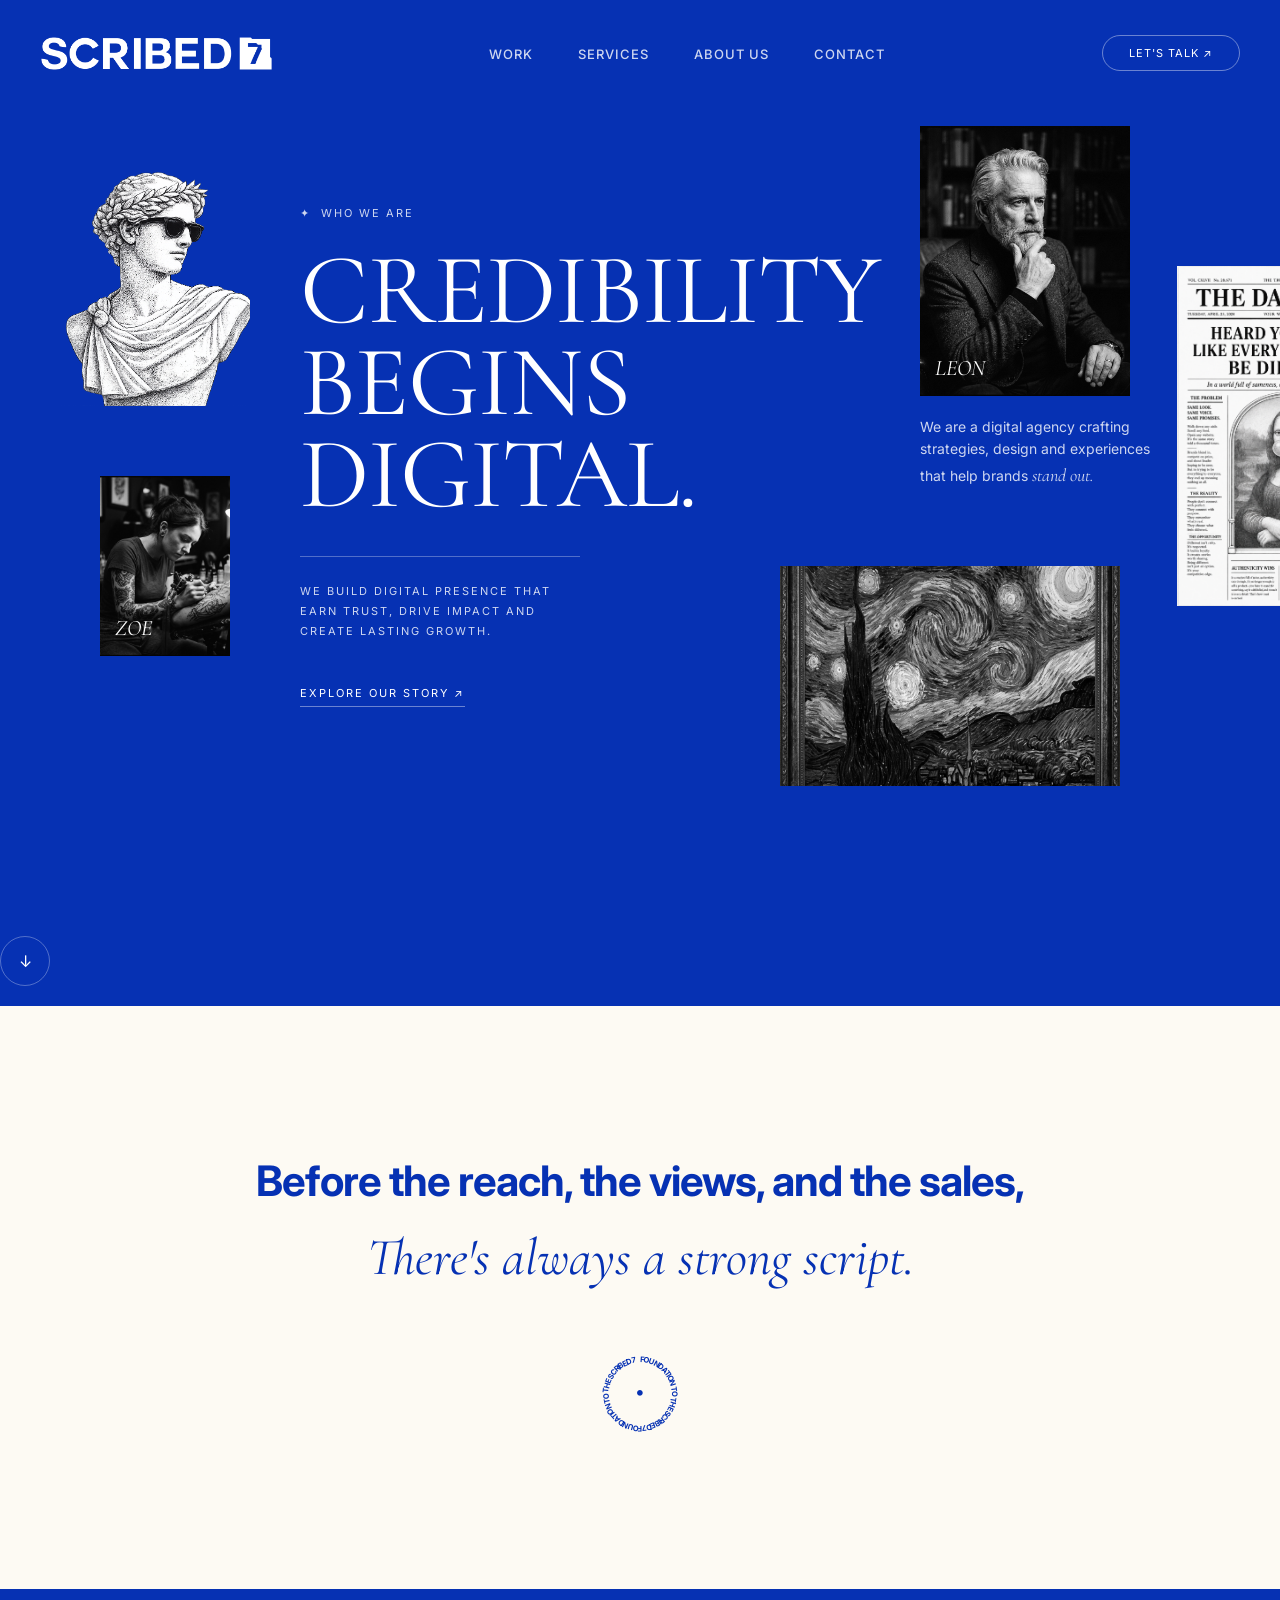
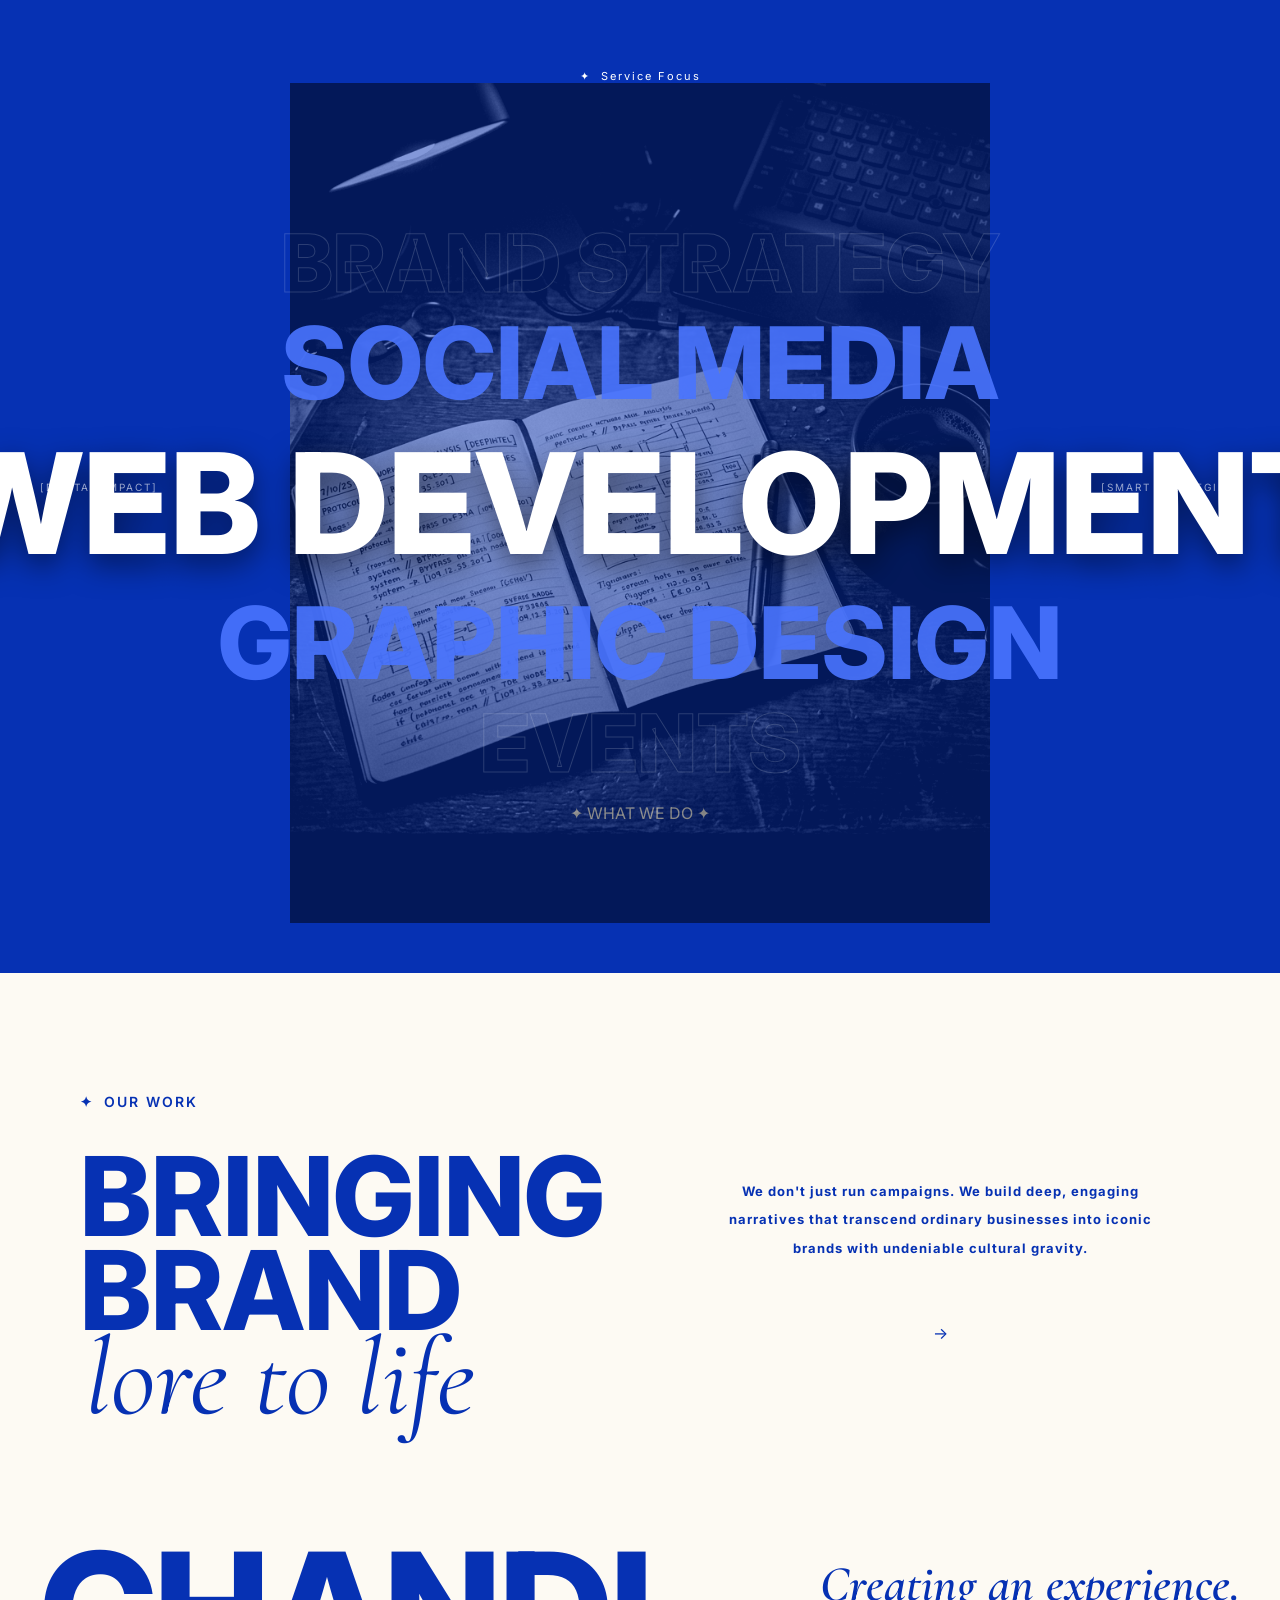
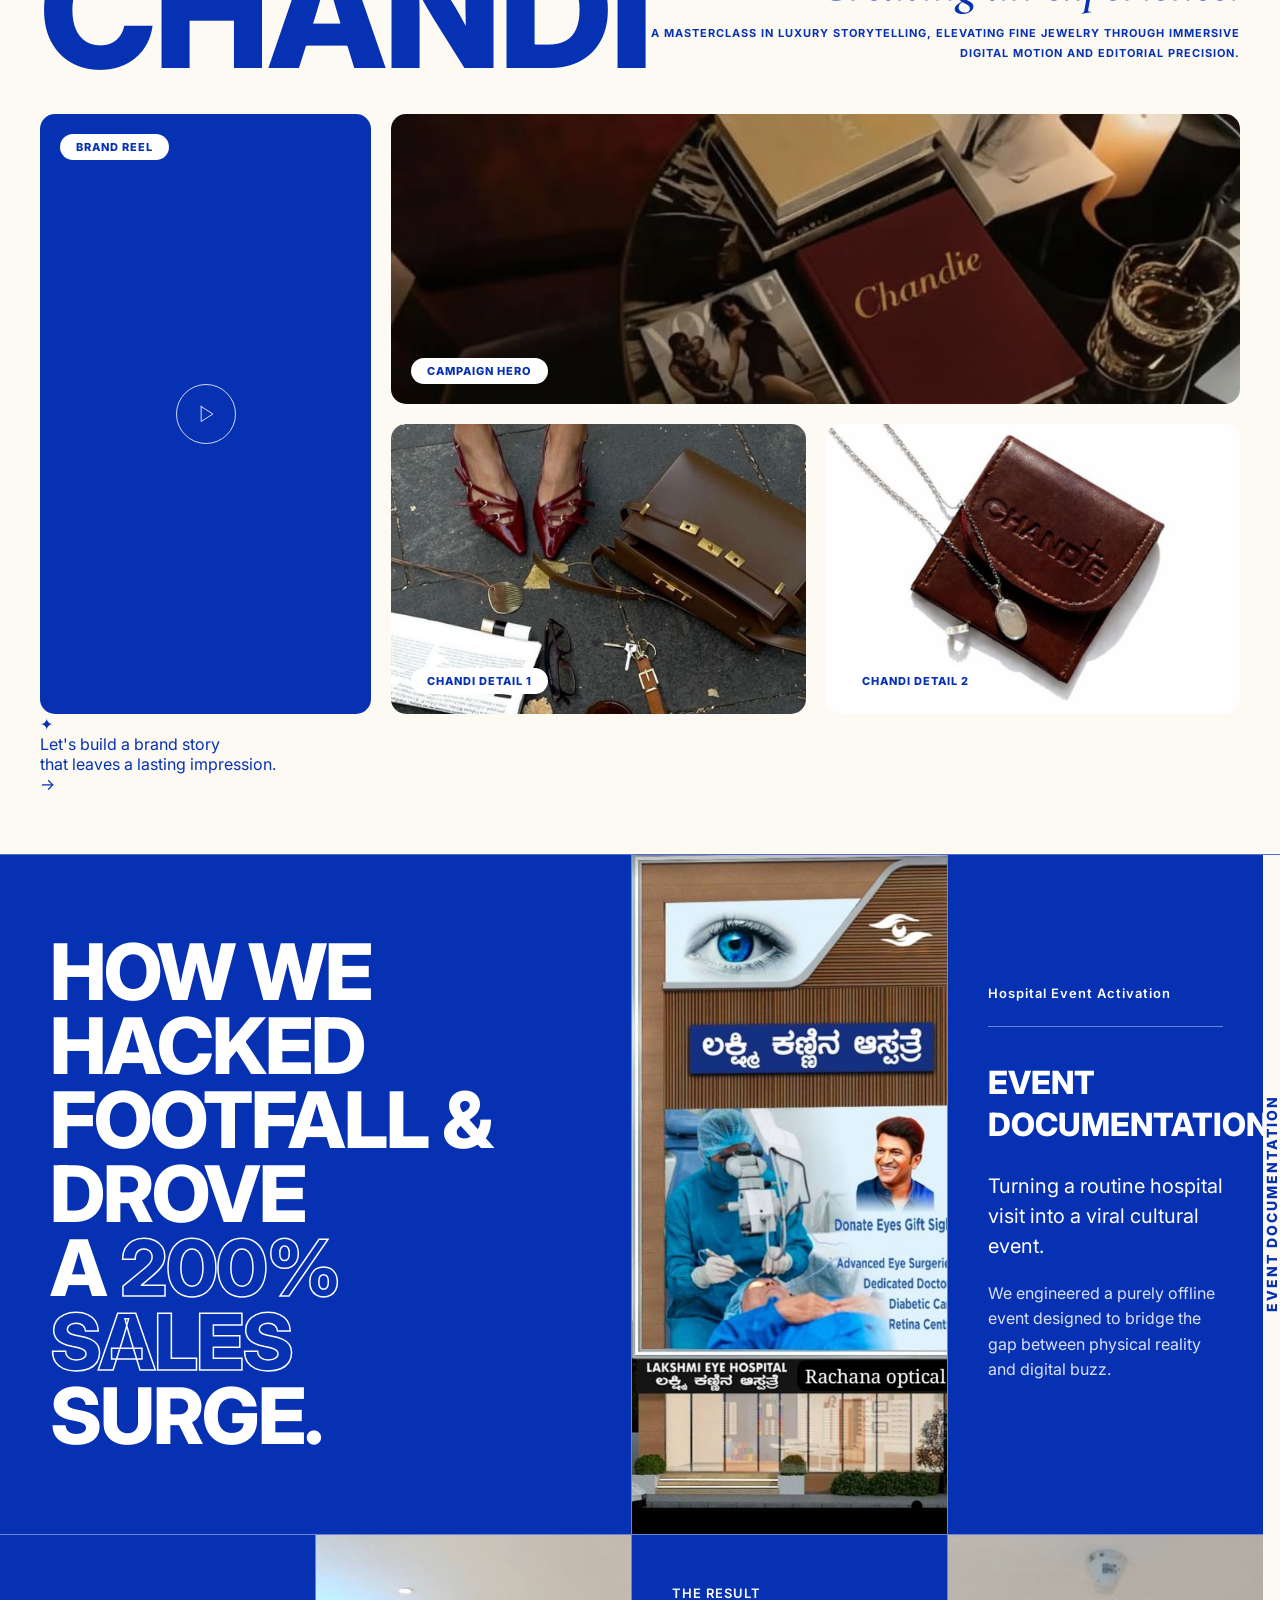
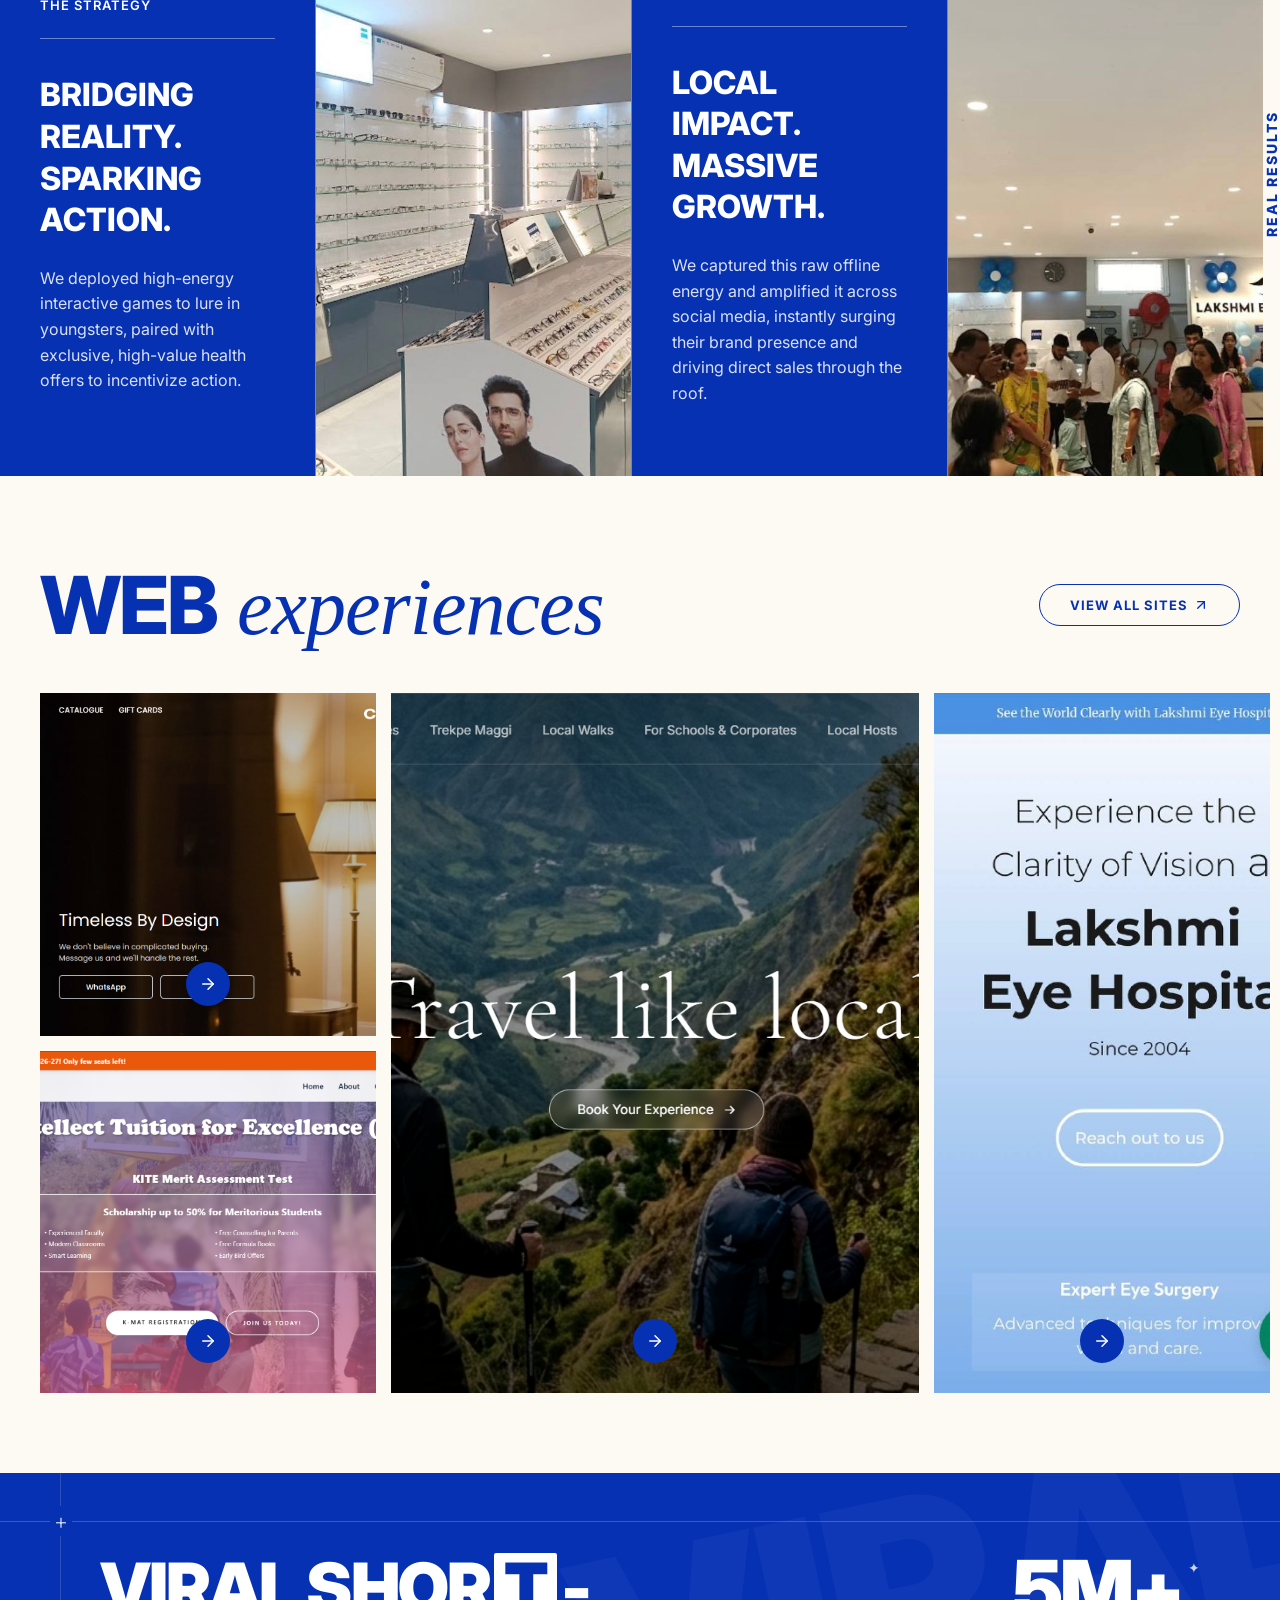
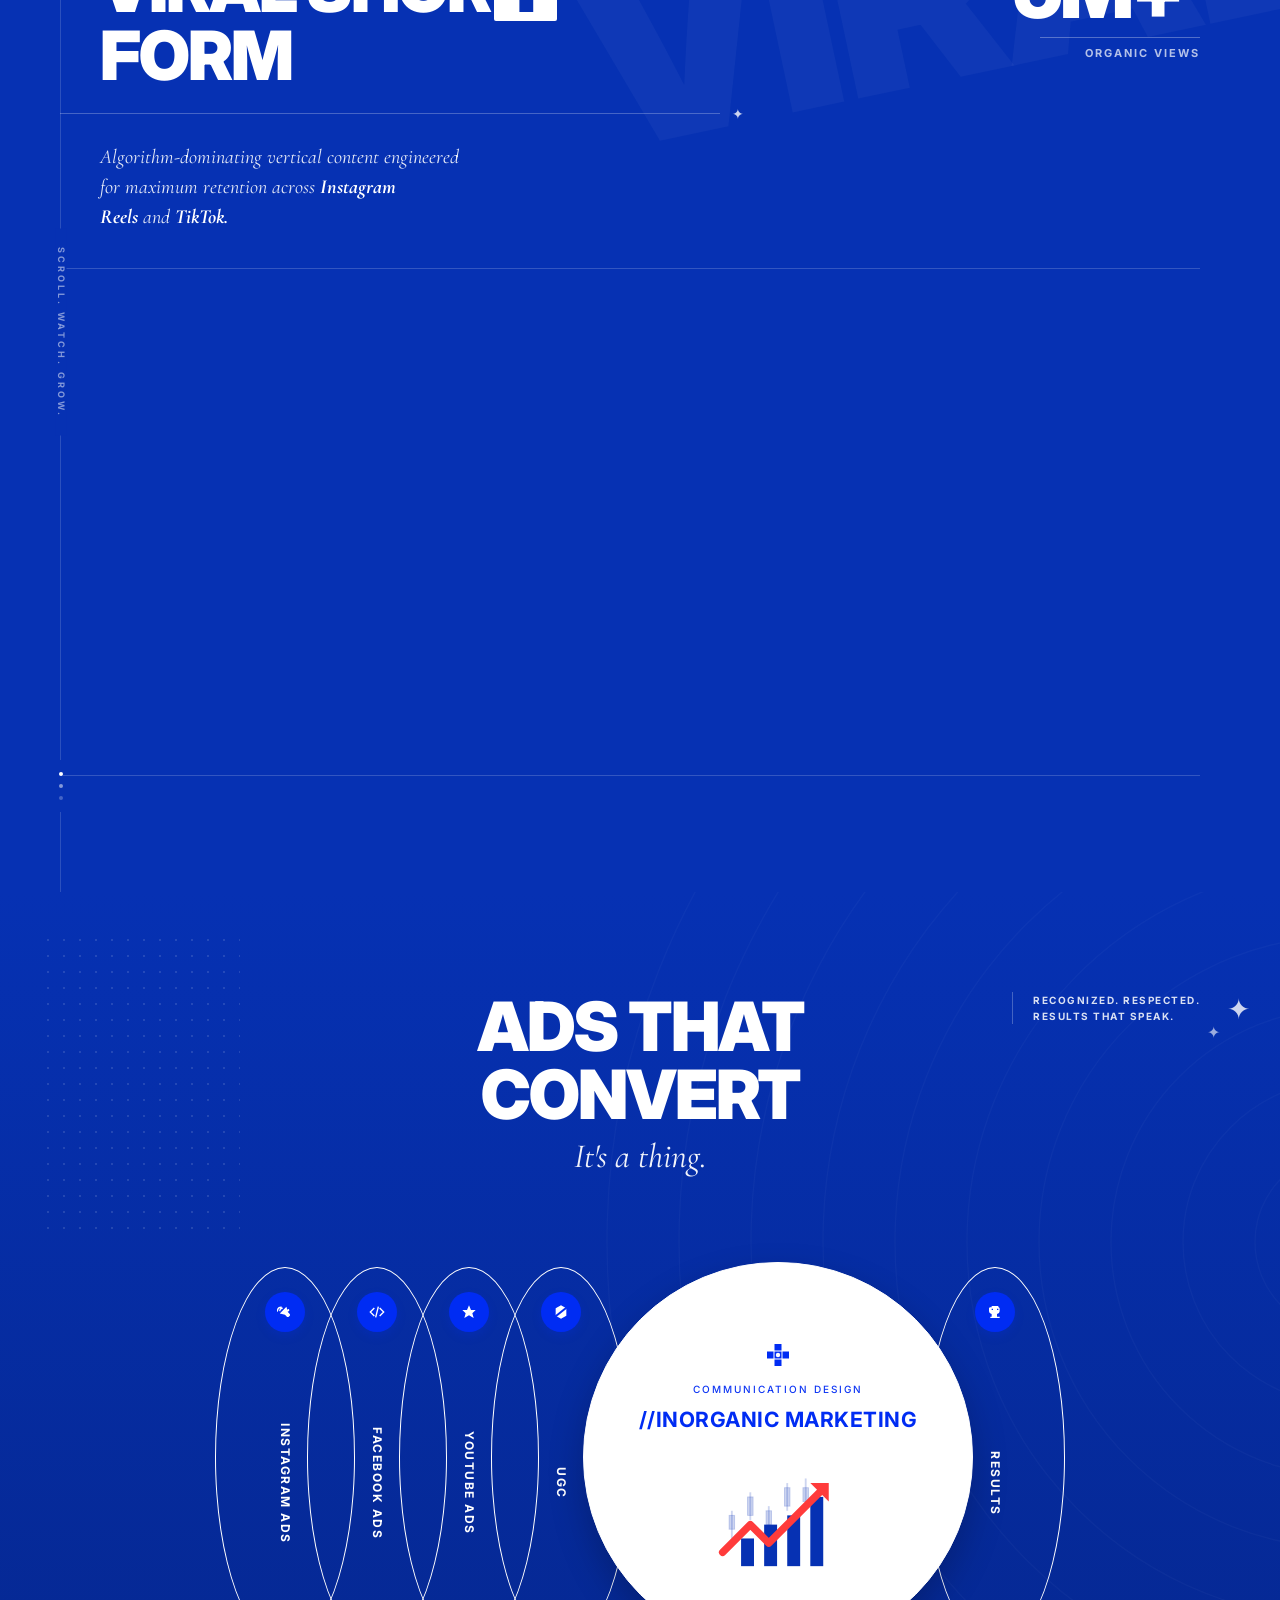
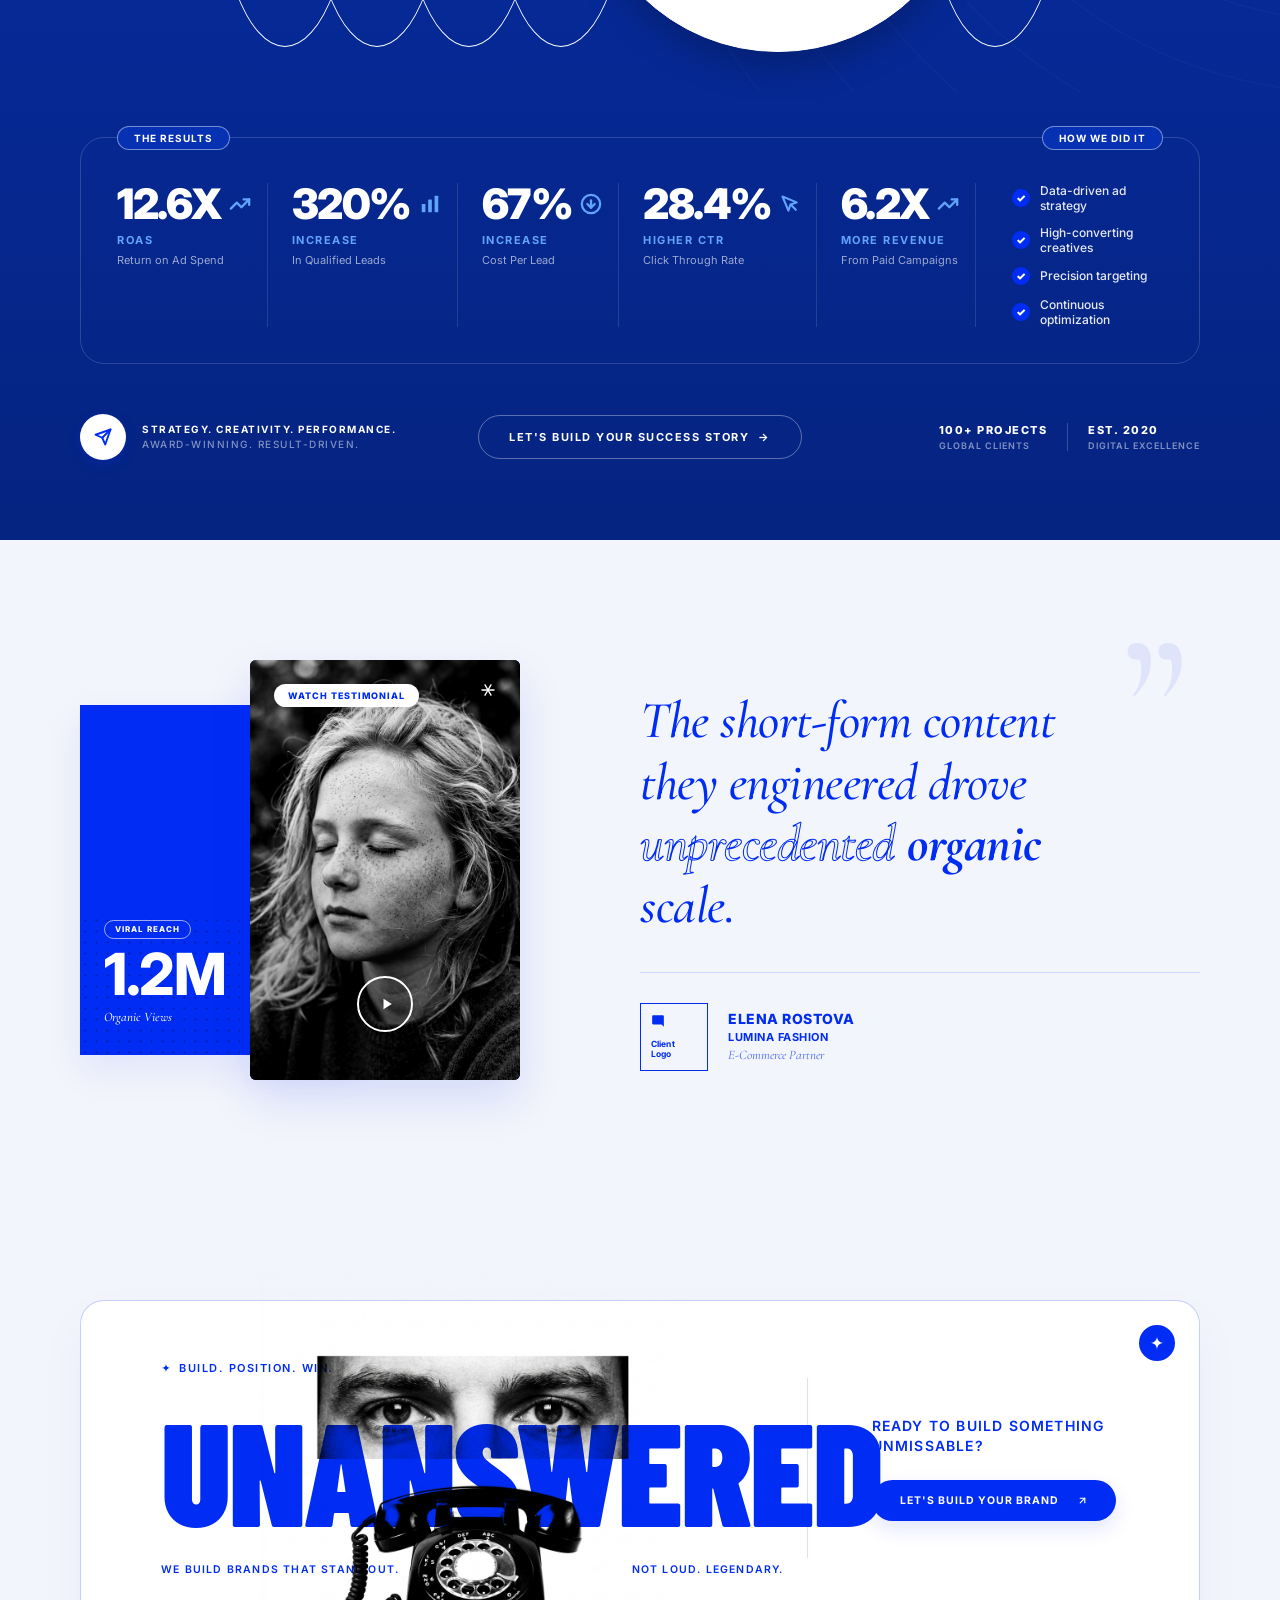
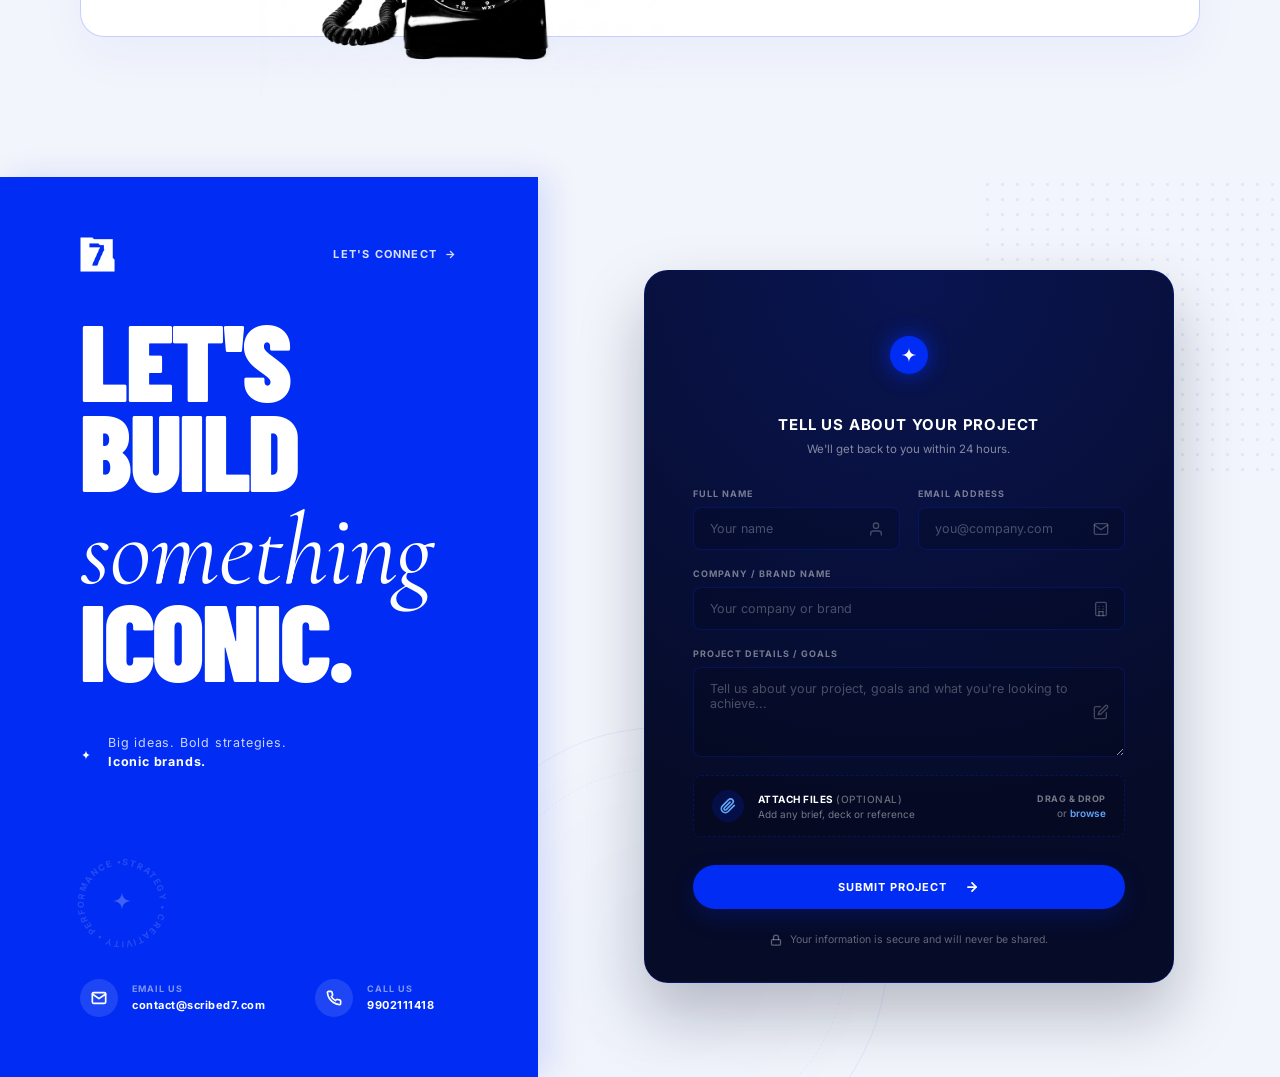
==== index.html @ 622ba66e "SEO: Update title tags from Agency7 to Scribed7, configure favicons (favicon.ico and images/favicon." ====
<!DOCTYPE html>
<html lang="en">
<head>
  <meta charset="UTF-8" />
  <meta name="viewport" content="width=device-width, initial-scale=1.0" />
  <title>Scribed7 | Premium Digital Agency & Brand Storytelling</title>
  <meta name="description" content="Scribed7 is a premium digital agency crafting high-impact brand strategies, graphic design, social media, web experiences, and offline events that build trust and drive growth." />
  <link rel="canonical" href="https://www.scribed7.com/" />
  <link rel="icon" href="favicon.ico" type="image/x-icon" />
  <link rel="shortcut icon" href="favicon.ico" type="image/x-icon" />
  <link rel="apple-touch-icon" href="images/favicon.png" />
  <link rel="preconnect" href="https://fonts.googleapis.com" />
  <link rel="preconnect" href="https://fonts.gstatic.com" crossorigin />
  <link href="https://fonts.googleapis.com/css2?family=Barlow+Condensed:wght@800;900&family=Cormorant+Garamond:ital,wght@0,300;0,400;0,500;0,600;0,700;1,300;1,400;1,500;1,600;1,700&family=Inter:wght@300;400;500;600;700;800;900&family=Roboto+Mono:wght@700&display=swap" rel="stylesheet" />
  <link rel="stylesheet" href="style_v2.css?v=30" />
  <style>
    @media screen and (max-width: 768px) {
      .work-section { padding: 40px 20px 20px !important; }
      
      .work-label {
        display: flex !important;
        align-items: center !important;
        width: 100% !important;
        margin-bottom: 5px !important; /* REDUCED FROM 25px to move headline UP */
        padding-left: 0 !important;
      }
      .label-line {
        flex-grow: 1 !important;
        height: 1px !important;
        background-color: rgba(2, 24, 91, 0.2) !important;
        margin-left: 15px !important;
      }
      
      .work-left { padding-left: 0 !important; }
      .work-headline { padding-left: 0 !important; margin-left: 0 !important; }
      
      .work-headline .bold-text {
        font-size: clamp(55px, 15vw, 75px) !important; 
        line-height: 0.85 !important;
        letter-spacing: -1.5px !important;
      }
      .work-headline .italic-text {
        font-size: clamp(48px, 13vw, 65px) !important;
        padding-left: 0 !important;
        position: relative !important;
        display: inline-block !important;
        z-index: 1 !important;
      }
      .work-headline .italic-text::after {
        content: '' !important;
        position: absolute !important;
        bottom: 8px !important;
        left: 0 !important;
        width: 100% !important;
        height: 8px !important;
        background-color: #dbeafe !important;
        border-radius: 10px !important;
        z-index: -1 !important;
        transform: rotate(-1.5deg) !important;
      }
      
      .work-right { position: relative !important; padding-right: 0 !important; }
      .work-desc {
        width: auto !important;
        max-width: 82% !important;
        text-align: left !important;
        margin-top: 30px !important;
        margin-bottom: 25px !important;
        font-size: 13.5px !important;
        line-height: 1.6 !important;
      }
      .work-nav-icons {
        position: absolute !important;
        right: 0 !important;
        top: -15px !important; 
        transform: none !important;
      }
    }
  </style>
</head>
<body>
  <nav class="navbar">
    <a href="index.html" class="nav-logo">
      <img src="images/logo.png?v=3" alt="Scribed7 Logo" class="logo-img" style="height: 35px; width: auto;" />
    </a>
    <ul class="nav-links">
      <li><a href="#work-section">WORK</a></li>
      <li><a href="#services-section">SERVICES</a></li>
      <li><a href="#about-section">ABOUT US</a></li>
      <li><a href="#contact-section">CONTACT</a></li>
    </ul>
    <a href="#contact-section" class="cta-button">LET'S TALK ↗</a>
    <div class="hamburger">☰</div>
  </nav>

  <main class="hero">
    <div class="card bust-card">
      <img src="images/image2_cropped.png" alt="Bust" />
    </div>

    <div class="card zoe-card">
      <img src="images/zoe_portrait.png" alt="Zoe" />
      <span class="name-label">ZOE</span>
    </div>

    <div class="center-content" id="about-section">
      <div class="who-we-are">
        <span class="star">✦</span> WHO WE ARE
      </div>
      <h1 class="headline">CREDIBILITY<br/>BEGINS<br/>DIGITAL.</h1>
      <hr class="divider" />
      <p class="sub-text">WE BUILD DIGITAL PRESENCE THAT<br/>EARN TRUST, DRIVE IMPACT AND<br/>CREATE LASTING GROWTH.</p>
      <a href="#" class="explore-link">EXPLORE OUR STORY ↗</a>
    </div>

    <div class="card leon-card">
      <img src="images/leon_portrait.png" alt="Leon" />
      <span class="name-label">LEON</span>
    </div>

    <p class="desc-text">We are a digital agency crafting<br/>strategies, design and experiences<br/>that help brands <em>stand out.</em></p>

    <div class="card starry-card">
      <img src="images/starry_night.png" alt="Starry Night" />
    </div>

    <div class="card news-card">
      <img src="images/newspaper image3.png" alt="News" />
    </div>

    <div class="scroll-btn">↓</div>
  </main>

  <section class="script-section">
    <div class="script-content">
      <h2 class="script-headline">Before the reach, the views, and the sales,</h2>
      <div class="script-divider"></div>
      <h3 class="script-subheadline">There's always a strong script.</h3>
      <div class="seal-icon">
        <svg viewBox="0 0 100 100" class="seal-svg">
          <defs>
            <path id="circle" d="M 50 50 m 0 -35 a 35 35 0 1 1 0 70 a 35 35 0 1 1 0 -70" />
          </defs>
          <text font-size="8.5" font-family="'Inter', sans-serif" font-weight="700" fill="currentColor">
            <textPath href="#circle" textLength="215" lengthAdjust="spacing">
              FOUNDATION TO THE SCRIBED7 FOUNDATION TO THE SCRIBED7
            </textPath>
          </text>
          <text x="50" y="54" font-size="20" text-anchor="middle" fill="currentColor">•</text>
        </svg>
      </div>
    </div>
  </section>

  <section class="services-section" id="services-section">
    <div class="services-top">
      <span class="star-icon">✦</span>
      <span>Service Focus</span>
    </div>
    
    <div class="services-labels">
      <span class="left-label">[DIGITAL IMPACT]</span>
      <span class="right-label">[SMART STRATEGIES]</span>
    </div>

    <div class="services-center">
      <div class="services-bg-image">
        <img src="images/notebook_bg.png" alt="Notebook" />
      </div>
      <div class="slider-wrapper">
        <div class="service-item">GRAPHIC DESIGN</div>
        <div class="service-item">EVENTS</div>
        <div class="service-item">BRAND STRATEGY</div>
        <div class="service-item">SOCIAL MEDIA</div>
        <div class="service-item">WEB DEVELOPMENT</div>
      </div>
      <div class="slider-dots">
        <span class="dot active"></span>
        <span class="dot"></span>
        <span class="dot"></span>
      </div>
    </div>
    <div class="services-bottom-text">
      ✦ WHAT WE DO ✦
    </div>
  </section>
  <section class="work-section" id="work-section">
    <div class="work-content">
      <div class="work-left">
        <div class="work-label">
          <span class="star-icon">✦</span> OUR WORK
          <div class="label-line"></div>
        </div>
        <div class="work-headline">
          <span class="bold-text">BRINGING</span>
          <span class="bold-text">BRAND</span>
          <div class="headline-bottom-row">
            <span class="italic-text">lore to life</span>
          </div>
        </div>
      </div>
      <div class="work-right">
        <p class="work-desc">
          We don't just run campaigns. We build deep, engaging narratives that transcend ordinary businesses into iconic brands with undeniable cultural gravity.
        </p>
        <div class="work-nav-icons">
          <div class="circle-btn">→</div>
          <div class="nav-dots">
            <span class="dot blue-dot"></span>
            <span class="dot grey-dot"></span>
          </div>
        </div>
      </div>
    </div>
  </section>

  <section class="chandi-section">
    <div class="chandi-top">
      <h1 class="chandi-title">CHANDI</h1>
      <div class="chandi-top-right">
        <h2 class="chandi-subtitle">Creating an experience.</h2>
        <p class="chandi-desc">
          A MASTERCLASS IN LUXURY STORYTELLING, ELEVATING FINE JEWELRY THROUGH IMMERSIVE DIGITAL MOTION AND EDITORIAL PRECISION.
        </p>
      </div>
    </div>
    
    <div class="chandi-grid">
      <div class="chandi-item tall">
        <video src="images/brand_reel.mp4" autoplay loop muted playsinline style="width: 100%; height: 100%; object-fit: cover;"></video>
        <span class="chandi-label">BRAND REEL</span>
        <div class="play-btn">
          <svg viewBox="0 0 24 24" width="20" height="20" stroke="currentColor" stroke-width="1" fill="none" stroke-linecap="round" stroke-linejoin="round" style="margin-left: 2px;">
            <polygon points="5 3 19 12 5 21 5 3"></polygon>
          </svg>
        </div>
      </div>
      
      <div class="chandi-item wide">
        <img src="images/chandi_wide_real.jpg" alt="Campaign Hero" />
        <span class="chandi-label">CAMPAIGN HERO</span>
      </div>
      
      <div class="chandi-item square sq-1">
        <img src="images/chandi_sq1_real.jpg" alt="Chandi Detail 1" />
        <span class="chandi-label">CHANDI DETAIL 1</span>
      </div>
      
      <div class="chandi-item square sq-2">
        <img src="images/chandi_sq2_real.jpg" alt="Chandi Detail 2" />
        <span class="chandi-label">CHANDI DETAIL 2</span>
      </div>
    </div>

    <div class="chandi-cta-banner">
      <div class="cta-left">
        <span class="star-icon">✦</span>
        <p>Let's build a brand story<br>that leaves a lasting impression.</p>
      </div>
      <div class="cta-right">
        <div class="circle-btn">→</div>
      </div>
    </div>
  </section>

  <section class="hacked-section">
    <div class="hacked-grid">
      <!-- Top Row -->
      <div class="grid-box box-large-title">
        <h2>HOW WE HACKED<br>FOOTFALL &amp; DROVE<br>A <span class="outline-text">200% SALES</span><br>SURGE.</h2>
      </div>
      <div class="grid-box box-img">
        <img src="images/Hospital photo.jpg" alt="Hospital">
      </div>
      <div class="grid-box box-text top-right-text">
        <div class="hacked-header">Hospital Event Activation</div>
        <hr class="hacked-line">
        <h3>EVENT DOCUMENTATION</h3>
        <p class="hacked-sub">Turning a routine hospital visit into a viral cultural event.</p>
        <p>We engineered a purely offline event designed to bridge the gap between physical reality and digital buzz.</p>
      </div>
      
      <!-- Bottom Row -->
      <div class="grid-box box-text">
        <div class="hacked-header">THE STRATEGY</div>
        <hr class="hacked-line">
        <h3>BRIDGING REALITY.<br>SPARKING ACTION.</h3>
        <p>We deployed high-energy interactive games to lure in youngsters, paired with exclusive, high-value health offers to incentivize action.</p>
      </div>
      <div class="grid-box box-img">
        <img src="images/interior photo.jpg" alt="Interior">
      </div>
      <div class="grid-box box-text">
        <div class="hacked-header">THE RESULT</div>
        <hr class="hacked-line">
        <h3>LOCAL IMPACT.<br>MASSIVE GROWTH.</h3>
        <p>We captured this raw offline energy and amplified it across social media, instantly surging their brand presence and driving direct sales through the roof.</p>
      </div>
      <div class="grid-box box-img last-img">
        <img src="images/people photo.jpg" alt="People">
      </div>
    </div>
    
    <!-- Right Sidebar -->
    <div class="hacked-sidebar">
      <div class="sidebar-text">EVENT DOCUMENTATION</div>
      <div class="sidebar-text">REAL RESULTS</div>
    </div>
  </section>

  <!-- INLINE CASE STUDY REPLACEMENT (MOBILE ONLY) -->
  <style>
    /* Desktop: Show hacked-section, hide inline wrapper */
    @media (min-width: 769px) {
      .lakshmi-inline-wrapper { display: none !important; }
    }
    
    /* Mobile: Hide hacked-section, show inline wrapper */
    @media (max-width: 768px) {
      .hacked-section { display: none !important; }
      
      .lakshmi-inline-wrapper {
        font-family: 'Inter', sans-serif;
        background: #edf1fb;
        color: #111;
        width: 100%;
        overflow: hidden;
        line-height: 1.5;
        display: block !important;
      }
      .lakshmi-inline-wrapper * {
        box-sizing: border-box;
      }
      
      .l-hero {
        background: #0631b3;
        padding: 50px 20px 48px 20px;
        width: 100%;
      }
      
      .l-headline {
        font-size: clamp(33px, 9vw, 52px) !important;
        font-weight: 900 !important;
        line-height: 1.06 !important;
        text-transform: uppercase !important;
        letter-spacing: -1px !important;
        color: #fff !important;
        margin-bottom: 20px !important;
        display: block !important;
        padding: 0 !important;
      }
      .l-headline .l-stroke {
        display: block;
        color: transparent !important;
        -webkit-text-stroke: 2px #fff;
        font-style: normal;
        font-weight: 900;
      }
      
      .l-pip {
        width: 32px; height: 3px;
        background: #5a8fff;
        border-radius: 3px;
        margin-bottom: 26px;
      }
      
      .l-card {
        background: #fff;
        border-radius: 14px;
        overflow: hidden;
        margin-bottom: 24px;
        box-shadow: 0 6px 28px rgba(0,0,0,0.22);
        width: 100%;
      }
      .l-card img { width: 100%; display: block; }
      .l-caption {
        background: #fff;
        color: #6b7280;
        font-size: 12px;
        font-weight: 500;
        text-align: center;
        padding: 8px 16px 10px;
      }
      
      .l-tag {
        font-size: 10px; font-weight: 700;
        letter-spacing: 2.5px; text-transform: uppercase;
        color: #7db0ff; margin-bottom: 6px;
        display: block;
      }
      .l-title {
        font-size: 22px; font-weight: 800;
        text-transform: uppercase; letter-spacing: -0.2px;
        color: #fff; margin-bottom: 13px;
        display: block;
      }
      .l-desc {
        font-size: 13.5px; line-height: 1.7;
        color: rgba(255,255,255,0.76);
        margin-bottom: 30px;
      }
      .l-desc p { margin-bottom: 10px; margin-top: 0; }
      
      .l-icons {
        display: grid;
        grid-template-columns: 1fr 1fr 1fr;
        border-top: 1px solid rgba(255,255,255,0.15);
        padding-top: 24px;
        gap: 0;
      }
      .l-icon-item {
        display: flex; flex-direction: column;
        align-items: center; gap: 9px;
        font-size: 10px; font-weight: 600;
        text-transform: uppercase;
        color: #fff; text-align: center; line-height: 1.3;
      }
      .l-ring {
        width: 44px; height: 44px; border-radius: 50%;
        background: rgba(255,255,255,0.11);
        border: 1px solid rgba(255,255,255,0.2);
        display: flex; align-items: center; justify-content: center;
      }
      .l-ring svg {
        width: 20px; height: 20px;
        stroke: #fff; fill: none;
        stroke-width: 1.8; stroke-linecap: round; stroke-linejoin: round;
      }
      
      .l-content {
        background: #fff;
        padding: 42px 20px 0 20px;
      }
      .l-block { margin-bottom: 46px; }
      
      .l-sec-tag {
        display: block;
        font-size: 10px; font-weight: 700;
        letter-spacing: 2.5px; text-transform: uppercase;
        color: #3d6af5; margin-bottom: 10px;
      }
      .l-sec-head {
        font-size: clamp(22px, 5.5vw, 30px);
        font-weight: 900; line-height: 1.15;
        text-transform: uppercase; letter-spacing: -0.5px;
        color: #02185b; margin-bottom: 12px;
        display: block;
      }
      .l-sec-body {
        font-size: 13.5px; line-height: 1.7;
        color: #4b5563; margin-bottom: 18px; margin-top: 0;
      }
      
      .l-slide {
        width: 100%; border-radius: 12px;
        overflow: hidden; background: #d0daea;
        aspect-ratio: 16/10; margin-bottom: 10px;
      }
      .l-slide img { width: 100%; height: 100%; object-fit: cover; display: block; margin: 0; }
      
      .l-dots {
        display: none; justify-content: center; gap: 6px;
      }
      .l-dot { width: 7px; height: 7px; border-radius: 50%; background: #d1d5db; }
      .l-dot.on { background: #3d6af5; }
      
      .l-cta {
        background: #fff;
        padding: 30px 20px 56px 20px;
      }
      .l-cta-card {
        background: #0631b3;
        border-radius: 16px;
        padding: 36px 20px 30px 20px;
        text-align: center;
        color: #fff;
      }
      .l-rocket {
        width: 48px; height: 48px;
        background: rgba(255,255,255,0.14);
        border-radius: 10px;
        display: flex; align-items: center; justify-content: center;
        margin: 0 auto 14px;
      }
      .l-rocket svg {
        width: 24px; height: 24px;
        stroke: #fff; fill: none;
        stroke-width: 2; stroke-linecap: round; stroke-linejoin: round;
      }
      .l-cta-tag {
        font-size: 11px; font-weight: 700;
        letter-spacing: 2px; text-transform: uppercase;
        color: rgba(255,255,255,0.65);
        margin-bottom: 22px; display: block;
      }
      .l-stats {
        display: grid; grid-template-columns: 1fr 1fr 1fr;
        margin-bottom: 24px; gap: 0;
      }
      .l-stat {
        display: flex; flex-direction: column;
        align-items: center; gap: 3px;
        border-right: 1px solid rgba(255,255,255,0.15);
        padding: 0 4px;
      }
      .l-stat:last-child { border-right: none; }
      .l-stat-n {
        font-size: 25px; font-weight: 900;
        letter-spacing: -0.5px; color: #fff; display: block; line-height: 1.2;
      }
      .l-stat-l {
        font-size: 8.5px; font-weight: 600;
        text-transform: uppercase; letter-spacing: 0.5px;
        color: rgba(255,255,255,0.5); text-align: center; line-height: 1.4;
      }
      .l-btn {
        display: block; width: 100%;
        background: #fff; color: #02185b;
        font-family: 'Inter', sans-serif;
        font-size: 12px; font-weight: 800;
        letter-spacing: 1.5px; text-transform: uppercase;
        padding: 16px 20px; border-radius: 7px; text-align: center;
        text-decoration: none;
      }
    }
  </style>

  <div class="lakshmi-inline-wrapper">
    <!-- HERO -->
    <div class="l-hero">
      <span class="l-headline">
        HOW WE<br>
        HACKED FOOTFALL<br>
        &amp; DROVE A<br>
        <span class="l-stroke">200% SALES</span>
        SURGE.
      </span>

      <div class="l-pip"></div>

      <div class="l-card">
        <img src="images/Hospital photo.jpg" alt="Lakshmi Eye Hospital" />
        <div class="l-caption">Rachana optical</div>
      </div>

      <span class="l-tag">Hospital Event Activation</span>
      <span class="l-title">Event Documentation</span>
      <div class="l-desc">
        <p>Turning a routine hospital visit into a viral cultural event.</p>
        <p>We engineered a purely offline event, designed to bridge the gap between physical reality and digital buzz.</p>
      </div>

      <div class="l-icons">
        <div class="l-icon-item">
          <div class="l-ring">
            <svg viewBox="0 0 24 24"><path d="M23 19a2 2 0 0 1-2 2H3a2 2 0 0 1-2-2V8a2 2 0 0 1 2-2h4l2-3h6l2 3h4a2 2 0 0 1 2 2z"/><circle cx="12" cy="13" r="4"/></svg>
          </div>
          <span>Event<br>Captured</span>
        </div>
        <div class="l-icon-item">
          <div class="l-ring">
            <svg viewBox="0 0 24 24"><path d="M17 21v-2a4 4 0 0 0-4-4H5a4 4 0 0 0-4 4v2"/><circle cx="9" cy="7" r="4"/><path d="M23 21v-2a4 4 0 0 0-3-3.87"/><path d="M16 3.13a4 4 0 0 1 0 7.75"/></svg>
          </div>
          <span>Viral<br>Engagement</span>
        </div>
        <div class="l-icon-item">
          <div class="l-ring">
            <svg viewBox="0 0 24 24"><polyline points="23 6 13.5 15.5 8.5 10.5 1 18"/><polyline points="17 6 23 6 23 12"/></svg>
          </div>
          <span>Massive<br>Impact</span>
        </div>
      </div>
    </div>

    <!-- CONTENT -->
    <div class="l-content">
      <div class="l-block">
        <span class="l-sec-tag">The Strategy</span>
        <span class="l-sec-head">Bridging Reality.<br>Sparking Action.</span>
        <p class="l-sec-body">We deployed high-energy interactive games to lure in youngsters, paired with exclusive, high-value health offers to incentivize action.</p>
        <div class="l-slide"><img src="images/interior photo.jpg" alt="Hospital interior strategy"></div>
        <div class="l-dots"><div class="l-dot on"></div><div class="l-dot"></div><div class="l-dot"></div></div>
      </div>

      <div class="l-block">
        <span class="l-sec-tag">The Result</span>
        <span class="l-sec-head">Local Impact.<br>Massive Growth.</span>
        <p class="l-sec-body">We captured this raw offline energy and amplified it across social media, instantly surging their brand presence and driving direct sales through the roof.</p>
        <div class="l-slide"><img src="images/people photo.jpg" alt="Event crowd result"></div>
        <div class="l-dots"><div class="l-dot on"></div><div class="l-dot"></div><div class="l-dot"></div></div>
      </div>
    </div>

    <!-- CTA -->
    <div class="l-cta">
      <div class="l-cta-card">
        <div class="l-rocket">
          <svg viewBox="0 0 24 24">
            <path d="M4.5 16.5c-1.5 1.26-2 5-2 5s3.74-.5 5-2l.5-.5"/>
            <path d="M12 17l-4.5-4.5"/>
            <path d="M15.5 5.5c2-2 5-2 5 5s-5 10-10 5"/>
            <circle cx="15.5" cy="8.5" r="1"/>
          </svg>
        </div>
        <span class="l-cta-tag">Result Delivered</span>
        <div class="l-stats">
          <div class="l-stat"><span class="l-stat-n">200%</span><span class="l-stat-l">Sales<br>Increase</span></div>
          <div class="l-stat"><span class="l-stat-n">3X</span><span class="l-stat-l">Footfall<br>Growth</span></div>
          <div class="l-stat"><span class="l-stat-n">45K+</span><span class="l-stat-l">Event<br>Reach</span></div>
        </div>
        <a href="#contact-section" class="l-btn">Let's Build Your Story</a>
      </div>
    </div>
  </div>
  <!-- END INLINE CASE STUDY REPLACEMENT -->

  <section class="web-section">
    <div class="web-header">
      <div class="web-title-wrapper">
        <h2 class="web-title"><span class="web-bold">WEB</span> <span class="web-italic">experiences</span></h2>
        
        <div class="web-mobile-subtext">
          <div class="web-line-star">
            <hr class="blue-line"><span class="star-icon">✦</span><hr class="blue-line">
          </div>
          <p class="web-sub-p">WE CREATE DIGITAL JOURNEYS<br>THAT INSPIRE, ENGAGE & CONVERT.</p>
        </div>
      </div>

      <a href="#" class="btn-view-all">VIEW ALL SITES 
        <svg viewBox="0 0 24 24" width="16" height="16" fill="none" stroke="currentColor" stroke-width="2" stroke-linecap="round" stroke-linejoin="round" style="margin-left: 5px;"><line x1="7" y1="17" x2="17" y2="7"></line><polyline points="7 7 17 7 17 17"></polyline></svg>
      </a>
    </div>
    
    <div class="web-grid">
      <!-- Left Column -->
      <div class="web-col-left">
        <!-- Top Item: Young Bucks -->
        <div class="web-card web-img-card chandi-web">
          <img src="images/chandi website2.png" alt="Chandi Website" style="object-fit: cover; object-position: bottom left;">
          <div class="web-overlay">
            <a href="https://www.thechandie.com" target="_blank" class="web-btn blue-btn" style="text-decoration: none;">
              <svg viewBox="0 0 24 24" fill="none" stroke="currentColor" stroke-width="2" stroke-linecap="round" stroke-linejoin="round"><line x1="5" y1="12" x2="19" y2="12"></line><polyline points="12 5 19 12 12 19"></polyline></svg>
            </a>
          </div>
        </div>
        <!-- Bottom Item: Kite Academy -->
        <div class="web-card web-img-card kite-web">
          <img src="images/kite academy.png" alt="Kite Academy" style="object-fit: cover; object-position: center; width: 100%; height: 100%;">
          <div class="web-overlay">
            <a href="https://www.drkiteacademy.com" target="_blank" class="web-btn blue-btn" style="text-decoration: none;">
              <svg viewBox="0 0 24 24" fill="none" stroke="currentColor" stroke-width="2" stroke-linecap="round" stroke-linejoin="round"><line x1="5" y1="12" x2="19" y2="12"></line><polyline points="12 5 19 12 12 19"></polyline></svg>
            </a>
          </div>
        </div>
      </div>
      
      <!-- Middle Column: Hot Summer -->
      <div class="web-col-middle">
        <div class="web-card web-img-card tall-card waylo-web">
          <img src="images/waylo website.png" alt="Waylo Website" style="object-fit: cover; object-position: center;">
          <div class="web-overlay">
            <a href="https://waylo.in" target="_blank" class="web-btn blue-btn" style="text-decoration: none;">
              <svg viewBox="0 0 24 24" fill="none" stroke="currentColor" stroke-width="2" stroke-linecap="round" stroke-linejoin="round"><line x1="5" y1="12" x2="19" y2="12"></line><polyline points="12 5 19 12 12 19"></polyline></svg>
            </a>
          </div>
        </div>
      </div>
      
      <!-- Right Column: Backyard Candy -->
      <div class="web-col-right">
        <div class="web-card web-img-card tall-card lakshmi-web">
          <img src="images/lakshmi website.jpg" alt="Lakshmi Eye Hospital" style="object-fit: cover; object-position: left center;">
          <div class="web-overlay">
            <a href="https://www.lakshmieyehospital.in" target="_blank" class="web-btn blue-btn" style="text-decoration: none;">
              <svg viewBox="0 0 24 24" fill="none" stroke="currentColor" stroke-width="2" stroke-linecap="round" stroke-linejoin="round"><line x1="5" y1="12" x2="19" y2="12"></line><polyline points="12 5 19 12 12 19"></polyline></svg>
            </a>
          </div>
        </div>
      </div>
    </div>
  </section>

  <!-- ====== VIRAL SHORT-FORM SECTION ====== -->
  <section class="vs-wrap">

    <!-- Faint watermark background word -->
    <div class="vs-watermark">VIRAL</div>

    <!-- Left sidebar line + text -->
    <div class="vs-sidebar">
      <div class="vs-sidebar-plus">+</div>
      <div class="vs-sidebar-text">SCROLL. WATCH. GROW.</div>
      <div class="vs-sidebar-dots">
        <span></span><span></span><span></span>
      </div>
    </div>

    <!-- All content pushed right of sidebar -->
    <div class="vs-content">

      <!-- TOP: Header row -->
      <div class="vs-header">

        <!-- Left: Title + line + description -->
        <div class="vs-header-left">
          <h2 class="vs-title">VIRAL SHOR<span class="vs-tbox">T</span>-FORM</h2>
          <div class="vs-title-row">
            <div class="vs-hline"></div>
            <span class="vs-sparkle">✦</span>
          </div>
          <p class="vs-desc">
            Algorithm-dominating vertical content engineered<br>
            for maximum retention across <strong>Instagram</strong><br>
            <strong>Reels</strong> and <strong>TikTok.</strong>
          </p>
        </div>

        <!-- Right: 5M+ stat -->
        <div class="vs-header-right">
          <div class="vs-stat-block">
            <span class="vs-stat-num">5M+</span>
            <span class="vs-stat-star">✦</span>
          </div>
          <div class="vs-stat-line"></div>
          <p class="vs-stat-label">ORGANIC VIEWS</p>
        </div>

      </div><!-- end vs-header -->

      <!-- Line above cards -->
      <div class="vs-grid-line"></div>

      <!-- BOTTOM: 4 reel cards -->
      <div class="vs-cards">

        <!-- Card 1 -->
        <div class="vs-card">
          <video src="images/reel1.mp4" autoplay loop muted playsinline></video>
          <div class="vs-card-overlay">
            <div class="vs-play">
              <svg viewBox="0 0 24 24"><polygon points="9,6 20,12 9,18"/></svg>
            </div>
            <div class="vs-card-mid">
              <p class="vs-reel-num">REEL 01</p>
              <h3 class="vs-card-title"><em>Hook<br>Strategy</em></h3>
            </div>
            <div class="vs-card-bottom">
              <p class="vs-footer-txt">STOP THE SCROLL.<br>START THE HOOK.</p>
              <div class="vs-corner-bracket"></div>
            </div>
          </div>
        </div>

        <!-- Card 2 -->
        <div class="vs-card">
          <video src="images/reel2.mp4" autoplay loop muted playsinline></video>
          <div class="vs-card-overlay">
            <div class="vs-play">
              <svg viewBox="0 0 24 24"><polygon points="9,6 20,12 9,18"/></svg>
            </div>
            <div class="vs-card-mid">
              <p class="vs-reel-num">REEL 02</p>
              <h3 class="vs-card-title"><em>Visual<br>Storytelling</em></h3>
            </div>
            <div class="vs-card-bottom">
              <p class="vs-footer-txt">TURN VIEWS INTO<br>EMOTIONS.</p>
              <div class="vs-corner-bracket"></div>
            </div>
          </div>
        </div>

        <!-- Card 3 -->
        <div class="vs-card">
          <video class="vs-reel3-zoom" src="images/reel3.mp4" autoplay loop muted playsinline></video>
          <div class="vs-card-overlay">
            <div class="vs-play">
              <svg viewBox="0 0 24 24"><polygon points="9,6 20,12 9,18"/></svg>
            </div>
            <div class="vs-card-mid">
              <p class="vs-reel-num">REEL 03</p>
              <h3 class="vs-card-title"><em>Trend<br>Jacking</em></h3>
            </div>
            <div class="vs-card-bottom">
              <p class="vs-footer-txt">RIDE THE WAVE.<br>OWN THE MOMENT.</p>
              <div class="vs-corner-bracket"></div>
            </div>
          </div>
        </div>

        <!-- Card 4 -->
        <div class="vs-card">
          <video src="images/reel4.mp4" autoplay loop muted playsinline></video>
          <div class="vs-card-overlay">
            <div class="vs-play">
              <svg viewBox="0 0 24 24"><polygon points="9,6 20,12 9,18"/></svg>
            </div>
            <div class="vs-card-mid">
              <p class="vs-reel-num">REEL 04</p>
              <h3 class="vs-card-title"><em>Educational</em></h3>
            </div>
            <div class="vs-card-bottom">
              <p class="vs-footer-txt">INSPIRE TRUST.<br>DELIVER VALUE.</p>
              <div class="vs-corner-bracket"></div>
            </div>
          </div>
        </div>

      </div><!-- end vs-cards -->

      <!-- Line below cards -->
      <div class="vs-grid-line"></div>
    </div><!-- end vs-content -->
  </section>

  <!-- ====== TROPHIES & TRIUMPHS SECTION ====== -->
  <section class="tt-wrap" id="trophies-section">
    <!-- Dot Grid Background (Left) -->
    <div class="tt-dot-grid"></div>

    <!-- Shared SVG Assets for Trophies & Triumphs -->
    <svg width="0" height="0" style="position: absolute; pointer-events: none;">
      <defs>
        <!-- Solid, thick leaf shape -->
        <path id="tt-shared-leaf" d="M 0 0 C -4.5 -3.5, -4.5 -7.5, 0 -10 C 4.5 -7.5, 4.5 -3.5, 0 0 Z" fill="currentColor" />
        
        <!-- Pre-assembled left branch curve with 13 thick leaves -->
        <g id="tt-shared-left-branch">
          <!-- Curved stem line -->
          <path d="M 54 38 C 38 38 22 28 22 18 C 22 13 24 9 26 5" stroke="currentColor" stroke-width="1.2" stroke-linecap="round" />
          
          <!-- Pair 1 -->
          <use href="#tt-shared-leaf" transform="translate(51, 37.5) rotate(-70) scale(0.9)" />
          <use href="#tt-shared-leaf" transform="translate(52.5, 35.5) rotate(-30) scale(0.8)" />
          
          <!-- Pair 2 -->
          <use href="#tt-shared-leaf" transform="translate(44, 35) rotate(-90) scale(1)" />
          <use href="#tt-shared-leaf" transform="translate(46, 32.5) rotate(-50) scale(0.9)" />
          
          <!-- Pair 3 -->
          <use href="#tt-shared-leaf" transform="translate(37, 31) rotate(-110) scale(1)" />
          <use href="#tt-shared-leaf" transform="translate(39.5, 28) rotate(-70) scale(0.9)" />
          
          <!-- Pair 4 -->
          <use href="#tt-shared-leaf" transform="translate(31, 26) rotate(-130) scale(1)" />
          <use href="#tt-shared-leaf" transform="translate(34, 23) rotate(-90) scale(0.9)" />
          
          <!-- Pair 5 -->
          <use href="#tt-shared-leaf" transform="translate(26, 20) rotate(-150) scale(1)" />
          <use href="#tt-shared-leaf" transform="translate(29, 17.5) rotate(-110) scale(0.9)" />
          
          <!-- Pair 6 -->
          <use href="#tt-shared-leaf" transform="translate(23, 13) rotate(-170) scale(1)" />
          <use href="#tt-shared-leaf" transform="translate(26, 11) rotate(-130) scale(0.9)" />
          
          <!-- Terminal single leaf -->
          <use href="#tt-shared-leaf" transform="translate(26, 5) rotate(-180) scale(0.9)" />
        </g>
      </defs>
    </svg>

    <!-- Wave Lines Background (Right) -->
    <div class="tt-bg-waves">
      <svg viewBox="0 0 1000 1000" fill="none" xmlns="http://www.w3.org/2000/svg">
        <circle cx="850" cy="500" r="100" stroke="rgba(255,255,255,0.035)" stroke-width="1.5"/>
        <circle cx="850" cy="500" r="180" stroke="rgba(255,255,255,0.035)" stroke-width="1.5"/>
        <circle cx="850" cy="500" r="260" stroke="rgba(255,255,255,0.035)" stroke-width="1.5"/>
        <circle cx="850" cy="500" r="340" stroke="rgba(255,255,255,0.035)" stroke-width="1.5"/>
        <circle cx="850" cy="500" r="420" stroke="rgba(255,255,255,0.035)" stroke-width="1.5"/>
        <circle cx="850" cy="500" r="500" stroke="rgba(255,255,255,0.035)" stroke-width="1.5"/>
        <circle cx="850" cy="500" r="580" stroke="rgba(255,255,255,0.035)" stroke-width="1.5"/>
        <circle cx="850" cy="500" r="660" stroke="rgba(255,255,255,0.035)" stroke-width="1.5"/>
        <circle cx="850" cy="500" r="740" stroke="rgba(255,255,255,0.035)" stroke-width="1.5"/>
        <circle cx="850" cy="500" r="820" stroke="rgba(255,255,255,0.035)" stroke-width="1.5"/>
      </svg>
    </div>

    <!-- TOP HEADER -->
    <div class="tt-header">
      <div class="tt-header-left">

      </div>

      <div class="tt-header-center">
        <h2 class="tt-main-title">ADS THAT CONVERT</h2>
        <p class="tt-subtitle">It's a thing.</p>
      </div>

      <div class="tt-header-right">
        <div class="tt-header-badge">
          <span class="tt-badge-text">RECOGNIZED. RESPECTED.<br>RESULTS THAT SPEAK.</span>
        </div>
        <div class="tt-star-large">✦</div>
        <div class="tt-star-small">✦</div>
      </div>
    </div>

    <!-- MIDDLE: INTERACTIVE SLIDER/TABS -->
    <div class="tt-interactive-container">

      <!-- Tab 1: Awwwards -->
      <div class="tt-tab" data-award="awwwards">
        <div class="tt-tab-inactive">
          <div class="tt-tab-icon-circle">
            <svg viewBox="0 0 24 24" width="16" height="16" fill="currentColor">
              <g transform="translate(12,12) rotate(-135) translate(-12,-12)">
                <path d="M16 5L9 9H5c-1.1 0-2 .9-2 2v2c0 1.1.9 2 2 2h4l7 4V5z"/>
                <path d="M9 15v3c0 .55.45 1 1 1h1c.55 0 1-.45 1-1v-3H9z"/>
                <path d="M19 8c1 1.2 1 3.8 0 5" stroke="currentColor" stroke-width="2" stroke-linecap="round" fill="none"/>
                <path d="M21 5c2 2.2 2 5.8 0 8" stroke="currentColor" stroke-width="2" stroke-linecap="round" fill="none"/>
              </g>
            </svg>
          </div>
          <span class="tt-tab-label">INSTAGRAM ADS</span>
        </div>
        <div class="tt-tab-active">
          <div class="tt-circle-logo">
            <svg width="24" height="24" viewBox="0 0 24 24" fill="currentColor">
              <defs>
                <mask id="cross-mask-1">
                  <rect width="24" height="24" fill="white" />
                  <circle cx="12" cy="12" r="2.2" fill="black" />
                </mask>
              </defs>
              <g mask="url(#cross-mask-1)">
                <rect x="8.5" y="1" width="7" height="6.5" />
                <rect x="1" y="8.5" width="6.5" height="7" />
                <rect x="8.5" y="8.5" width="7" height="7" />
                <rect x="16.5" y="8.5" width="6.5" height="7" />
                <rect x="8.5" y="16.5" width="7" height="6.5" />
              </g>
            </svg>
          </div>
          <span class="tt-circle-category">UX / UI &amp; INNOVATION</span>
          <h4 class="tt-circle-title">//AWWWARDS SITE OF THE DAY</h4>
          <div class="tt-circle-year-label">
            <svg class="tt-year-star" viewBox="0 0 24 24" fill="currentColor">
              <g transform="rotate(30 12 12)">
                <rect x="3" y="9" width="18" height="6" rx="3" />
                <rect x="3" y="9" width="18" height="6" rx="3" transform="rotate(60 12 12)" />
                <rect x="3" y="9" width="18" height="6" rx="3" transform="rotate(120 12 12)" />
              </g>
            </svg>
            Year
          </div>
          <div class="tt-circle-years">
            <div>| 2023 |</div>
            <div>| 2024 |</div>
            <div>| 2025 |</div>
          </div>
          <div class="tt-circle-wreath">
            <svg width="120" height="50" viewBox="0 0 120 50" fill="none">
              <use href="#tt-shared-left-branch" />
              <use href="#tt-shared-left-branch" transform="translate(120, 0) scale(-1, 1)" />
              <path d="M 60 32 L 61.5 36 L 65.5 37.5 L 61.5 39 L 60 43 L 58.5 39 L 54.5 37.5 L 58.5 36 Z" fill="currentColor" />
            </svg>
          </div>
        </div>
      </div>

      <!-- Tab 2: CSS Design Awards -->
      <div class="tt-tab" data-award="cssda">
        <div class="tt-tab-inactive">
          <div class="tt-tab-icon-circle">
            <svg viewBox="0 0 24 24" width="16" height="16" fill="none" stroke="currentColor" stroke-width="2">
              <polyline points="16 18 22 12 16 6" />
              <polyline points="8 6 2 12 8 18" />
              <line x1="14" y1="4" x2="10" y2="20" />
            </svg>
          </div>
          <span class="tt-tab-label">FACEBOOK ADS</span>
        </div>
        <div class="tt-tab-active">
          <div class="tt-circle-logo">
            <svg width="24" height="24" viewBox="0 0 24 24" fill="currentColor">
              <defs>
                <mask id="cross-mask-2">
                  <rect width="24" height="24" fill="white" />
                  <circle cx="12" cy="12" r="2.2" fill="black" />
                </mask>
              </defs>
              <g mask="url(#cross-mask-2)">
                <rect x="8.5" y="1" width="7" height="6.5" />
                <rect x="1" y="8.5" width="6.5" height="7" />
                <rect x="8.5" y="8.5" width="7" height="7" />
                <rect x="16.5" y="8.5" width="6.5" height="7" />
                <rect x="8.5" y="16.5" width="7" height="6.5" />
              </g>
            </svg>
          </div>
          <span class="tt-circle-category">WEB DESIGN &amp; DEVELOPMENT</span>
          <h4 class="tt-circle-title">//CSSDA BEST UI/UX DESIGN</h4>
          <div class="tt-circle-year-label">
            <svg class="tt-year-star" viewBox="0 0 24 24" fill="currentColor">
              <g transform="rotate(30 12 12)">
                <rect x="3" y="9" width="18" height="6" rx="3" />
                <rect x="3" y="9" width="18" height="6" rx="3" transform="rotate(60 12 12)" />
                <rect x="3" y="9" width="18" height="6" rx="3" transform="rotate(120 12 12)" />
              </g>
            </svg>
            Year
          </div>
          <div class="tt-circle-years">
            <div>| 2022 |</div>
            <div>| 2023 |</div>
            <div>| 2025 |</div>
          </div>
          <div class="tt-circle-wreath">
            <svg width="120" height="50" viewBox="0 0 120 50" fill="none">
              <use href="#tt-shared-left-branch" />
              <use href="#tt-shared-left-branch" transform="translate(120, 0) scale(-1, 1)" />
              <path d="M 60 32 L 61.5 36 L 65.5 37.5 L 61.5 39 L 60 43 L 58.5 39 L 54.5 37.5 L 58.5 36 Z" fill="currentColor" />
            </svg>
          </div>
        </div>
      </div>

      <!-- Tab 3: Webby Awards -->
      <div class="tt-tab" data-award="webby">
        <div class="tt-tab-inactive">
          <div class="tt-tab-icon-circle">
            <svg viewBox="0 0 24 24" width="16" height="16" fill="currentColor">
              <polygon points="12,2 15,9 22,9 17,14 19,21 12,17 5,21 7,14 2,9 9,9" />
            </svg>
          </div>
          <span class="tt-tab-label">YOUTUBE ADS</span>
        </div>
        <div class="tt-tab-active">
          <div class="tt-circle-logo">
            <svg width="24" height="24" viewBox="0 0 24 24" fill="currentColor">
              <defs>
                <mask id="cross-mask-3">
                  <rect width="24" height="24" fill="white" />
                  <circle cx="12" cy="12" r="2.2" fill="black" />
                </mask>
              </defs>
              <g mask="url(#cross-mask-3)">
                <rect x="8.5" y="1" width="7" height="6.5" />
                <rect x="1" y="8.5" width="6.5" height="7" />
                <rect x="8.5" y="8.5" width="7" height="7" />
                <rect x="16.5" y="8.5" width="6.5" height="7" />
                <rect x="8.5" y="16.5" width="7" height="6.5" />
              </g>
            </svg>
          </div>
          <span class="tt-circle-category">DIGITAL EXCELLENCE</span>
          <h4 class="tt-circle-title">//WEBBY WINNER &amp; NOMINEE</h4>
          <div class="tt-circle-year-label">
            <svg class="tt-year-star" viewBox="0 0 24 24" fill="currentColor">
              <g transform="rotate(30 12 12)">
                <rect x="3" y="9" width="18" height="6" rx="3" />
                <rect x="3" y="9" width="18" height="6" rx="3" transform="rotate(60 12 12)" />
                <rect x="3" y="9" width="18" height="6" rx="3" transform="rotate(120 12 12)" />
              </g>
            </svg>
            Year
          </div>
          <div class="tt-circle-years">
            <div>| 2023 |</div>
            <div>| 2024 |</div>
          </div>
          <div class="tt-circle-wreath">
            <svg width="120" height="50" viewBox="0 0 120 50" fill="none">
              <use href="#tt-shared-left-branch" />
              <use href="#tt-shared-left-branch" transform="translate(120, 0) scale(-1, 1)" />
              <path d="M 60 32 L 61.5 36 L 65.5 37.5 L 61.5 39 L 60 43 L 58.5 39 L 54.5 37.5 L 58.5 36 Z" fill="currentColor" />
            </svg>
          </div>
        </div>
      </div>

      <!-- Tab 4: D&AD -->
      <div class="tt-tab" data-award="dand">
        <div class="tt-tab-inactive">
          <div class="tt-tab-icon-circle">
            <svg viewBox="0 0 24 24" width="16" height="16" fill="currentColor">
              <defs>
                <mask id="dand-mask">
                  <rect width="24" height="24" fill="white" />
                  <line x1="2" y1="20" x2="22" y2="4" stroke="black" stroke-width="3" />
                </mask>
              </defs>
              <polygon points="12,2 20,6.5 20,17.5 12,22 4,17.5 4,6.5" mask="url(#dand-mask)" />
            </svg>
          </div>
          <span class="tt-tab-label">UGC</span>
        </div>
        <div class="tt-tab-active">
          <div class="tt-circle-logo">
            <svg width="24" height="24" viewBox="0 0 24 24" fill="currentColor">
              <defs>
                <mask id="cross-mask-4">
                  <rect width="24" height="24" fill="white" />
                  <circle cx="12" cy="12" r="2.2" fill="black" />
                </mask>
              </defs>
              <g mask="url(#cross-mask-4)">
                <rect x="8.5" y="1" width="7" height="6.5" />
                <rect x="1" y="8.5" width="6.5" height="7" />
                <rect x="8.5" y="8.5" width="7" height="7" />
                <rect x="16.5" y="8.5" width="6.5" height="7" />
                <rect x="8.5" y="16.5" width="7" height="6.5" />
              </g>
            </svg>
          </div>
          <span class="tt-circle-category">ART DIRECTION &amp; BRANDING</span>
          <h4 class="tt-circle-title">//D&amp;AD WOOD PENCIL</h4>
          <div class="tt-circle-year-label">
            <svg class="tt-year-star" viewBox="0 0 24 24" fill="currentColor">
              <g transform="rotate(30 12 12)">
                <rect x="3" y="9" width="18" height="6" rx="3" />
                <rect x="3" y="9" width="18" height="6" rx="3" transform="rotate(60 12 12)" />
                <rect x="3" y="9" width="18" height="6" rx="3" transform="rotate(120 12 12)" />
              </g>
            </svg>
            Year
          </div>
          <div class="tt-circle-years">
            <div>| 2024 |</div>
          </div>
          <div class="tt-circle-wreath">
            <svg width="120" height="50" viewBox="0 0 120 50" fill="none">
              <use href="#tt-shared-left-branch" />
              <use href="#tt-shared-left-branch" transform="translate(120, 0) scale(-1, 1)" />
              <path d="M 60 32 L 61.5 36 L 65.5 37.5 L 61.5 39 L 60 43 L 58.5 39 L 54.5 37.5 L 58.5 36 Z" fill="currentColor" />
            </svg>
          </div>
        </div>
      </div>

      <!-- Tab 5: Red Dot (Active by Default) -->
      <div class="tt-tab active" data-award="reddot">
        <div class="tt-tab-inactive">
          <div class="tt-tab-icon-circle">
            <svg viewBox="0 0 24 24" width="16" height="16" fill="currentColor">
              <defs>
                <mask id="cross-mask-inactive-5">
                  <rect width="24" height="24" fill="white" />
                  <circle cx="12" cy="12" r="2.2" fill="black" />
                </mask>
              </defs>
              <g mask="url(#cross-mask-inactive-5)">
                <rect x="8.5" y="1" width="7" height="6.5" />
                <rect x="1" y="8.5" width="6.5" height="7" />
                <rect x="8.5" y="8.5" width="7" height="7" />
                <rect x="16.5" y="8.5" width="6.5" height="7" />
                <rect x="8.5" y="16.5" width="7" height="6.5" />
              </g>
            </svg>
          </div>
          <span class="tt-tab-label">RED DOT</span>
        </div>
        <div class="tt-tab-active">
          <div class="tt-circle-logo">
            <svg width="24" height="24" viewBox="0 0 24 24" fill="currentColor">
              <defs>
                <mask id="cross-mask-active-5">
                  <rect width="24" height="24" fill="white" />
                  <circle cx="12" cy="12" r="2.2" fill="black" />
                </mask>
              </defs>
              <g mask="url(#cross-mask-active-5)">
                <rect x="8.5" y="1" width="7" height="6.5" />
                <rect x="1" y="8.5" width="6.5" height="7" />
                <rect x="8.5" y="8.5" width="7" height="7" />
                <rect x="16.5" y="8.5" width="6.5" height="7" />
                <rect x="8.5" y="16.5" width="7" height="6.5" />
              </g>
            </svg>
          </div>
          <span class="tt-circle-category">COMMUNICATION DESIGN</span>
          <h4 class="tt-circle-title">//INORGANIC MARKETING</h4>
          <div class="tt-circle-trend" style="margin-top: 20px; display: flex; justify-content: center; align-items: center;">
            <svg width="120" height="100" viewBox="0 0 130 100" fill="none" xmlns="http://www.w3.org/2000/svg">
              <!-- Candlesticks background -->
              <g stroke="currentColor" stroke-opacity="0.2" fill="currentColor" fill-opacity="0.2">
                <line x1="15" y1="40" x2="15" y2="70" stroke-width="2"/>
                <rect x="12" y="45" width="6" height="15" />
                <line x1="35" y1="20" x2="35" y2="50" stroke-width="2"/>
                <rect x="32" y="25" width="6" height="20" />
                <line x1="55" y1="35" x2="55" y2="65" stroke-width="2"/>
                <rect x="52" y="40" width="6" height="15" />
                <line x1="75" y1="10" x2="75" y2="40" stroke-width="2"/>
                <rect x="72" y="15" width="6" height="20" />
                <line x1="95" y1="5" x2="95" y2="35" stroke-width="2"/>
                <rect x="92" y="15" width="6" height="15" />
              </g>

              <!-- Bar charts -->
              <rect x="25" y="70" width="14" height="30" fill="currentColor"/>
              <rect x="50" y="55" width="14" height="45" fill="currentColor"/>
              <rect x="75" y="45" width="14" height="55" fill="currentColor"/>
              <rect x="100" y="25" width="14" height="75" fill="currentColor"/>

              <!-- Red upward trend arrow -->
              <path d="M 5 85 L 35 55 L 55 75 L 110 20" stroke="#ff3b3b" stroke-width="8" stroke-linecap="round" stroke-linejoin="round" fill="none"/>
              <polygon points="120,10 100,10 120,30" fill="#ff3b3b"/>
            </svg>
          </div>
        </div>
      </div>

      <!-- Tab 6: Clio Awards -->
      <div class="tt-tab" data-award="clio">
        <div class="tt-tab-inactive">
          <div class="tt-tab-icon-circle">
            <svg viewBox="0 0 24 24" width="16" height="16" fill="currentColor">
              <path d="M19 5h-2V3H7v2H5c-1.1 0-2 .9-2 2v3c0 2.44 1.72 4.48 4 4.9V19H5v2h14v-2h-4v-4.1c2.28-.42 4-2.46 4-4.9V7c0-1.1-.9-2-2-2zm-12 4V7h2v2H7zm10 0h-2V7h2v2z"/>
            </svg>
          </div>
          <span class="tt-tab-label">RESULTS</span>
        </div>
        <div class="tt-tab-active">
          <div class="tt-circle-logo">
            <svg width="24" height="24" viewBox="0 0 24 24" fill="currentColor">
              <defs>
                <mask id="cross-mask-6">
                  <rect width="24" height="24" fill="white" />
                  <circle cx="12" cy="12" r="2.2" fill="black" />
                </mask>
              </defs>
              <g mask="url(#cross-mask-6)">
                <rect x="8.5" y="1" width="7" height="6.5" />
                <rect x="1" y="8.5" width="6.5" height="7" />
                <rect x="8.5" y="8.5" width="7" height="7" />
                <rect x="16.5" y="8.5" width="6.5" height="7" />
                <rect x="8.5" y="16.5" width="7" height="6.5" />
              </g>
            </svg>
          </div>
          <span class="tt-circle-category">CREATIVE ADVERTISING</span>
          <h4 class="tt-circle-title">//GOLD CLIO WINNER</h4>
          <div class="tt-circle-year-label">
            <svg class="tt-year-star" viewBox="0 0 24 24" fill="currentColor">
              <g transform="rotate(30 12 12)">
                <rect x="3" y="9" width="18" height="6" rx="3" />
                <rect x="3" y="9" width="18" height="6" rx="3" transform="rotate(60 12 12)" />
                <rect x="3" y="9" width="18" height="6" rx="3" transform="rotate(120 12 12)" />
              </g>
            </svg>
            Year
          </div>
          <div class="tt-circle-years">
            <div>| 2024 |</div>
            <div>| 2025 |</div>
          </div>
          <div class="tt-circle-wreath">
            <svg width="120" height="50" viewBox="0 0 120 50" fill="none">
              <use href="#tt-shared-left-branch" />
              <use href="#tt-shared-left-branch" transform="translate(120, 0) scale(-1, 1)" />
              <path d="M 60 32 L 61.5 36 L 65.5 37.5 L 61.5 39 L 60 43 L 58.5 39 L 54.5 37.5 L 58.5 36 Z" fill="currentColor" />
            </svg>
          </div>
        </div>
      </div>

    </div><!-- end tt-interactive-container -->

    <!-- BOTTOM STATS DASHBOARD BOX -->
    <div class="tt-results-box">
      <!-- absolute header borders -->
      <div class="tt-box-badge-left">THE RESULTS</div>
      <div class="tt-box-badge-right">HOW WE DID IT</div>

      <div class="tt-results-grid">
        <!-- Col 1 -->
        <div class="tt-stat-col">
          <div class="tt-stat-num-row">
            <span class="tt-stat-num">12.6X</span>
            <!-- Line graph arrow icon -->
            <svg viewBox="0 0 24 24" width="22" height="22" fill="none" stroke="#60a5fa" stroke-width="2.5" stroke-linecap="round" stroke-linejoin="round">
              <polyline points="22 7 13.5 15.5 8.5 10.5 2 17" />
              <polyline points="16 7 22 7 22 13" />
            </svg>
          </div>
          <span class="tt-stat-label">ROAS</span>
          <p class="tt-stat-desc">Return on Ad Spend</p>
        </div>

        <!-- Col 2 -->
        <div class="tt-stat-col">
          <div class="tt-stat-num-row">
            <span class="tt-stat-num">320%</span>
            <!-- Bar chart icon -->
            <svg viewBox="0 0 24 24" width="22" height="22" fill="#60a5fa">
              <rect x="3" y="12" width="4" height="9" rx="0.5" />
              <rect x="10" y="7" width="4" height="14" rx="0.5" />
              <rect x="17" y="3" width="4" height="18" rx="0.5" />
            </svg>
          </div>
          <span class="tt-stat-label">INCREASE</span>
          <p class="tt-stat-desc">In Qualified Leads</p>
        </div>

        <!-- Col 3 -->
        <div class="tt-stat-col">
          <div class="tt-stat-num-row">
            <span class="tt-stat-num">67%</span>
            <!-- Down arrow circle icon -->
            <svg viewBox="0 0 24 24" width="22" height="22" fill="none" stroke="#60a5fa" stroke-width="2.5" stroke-linecap="round" stroke-linejoin="round">
              <circle cx="12" cy="12" r="10" />
              <polyline points="8 12 12 16 16 12" />
              <line x1="12" y1="8" x2="12" y2="16" />
            </svg>
          </div>
          <span class="tt-stat-label">INCREASE</span>
          <p class="tt-stat-desc">Cost Per Lead</p>
        </div>

        <!-- Col 4 -->
        <div class="tt-stat-col">
          <div class="tt-stat-num-row">
            <span class="tt-stat-num">28.4%</span>
            <!-- Cursor arrow icon -->
            <svg viewBox="0 0 24 24" width="20" height="20" fill="none" stroke="#60a5fa" stroke-width="2.5" stroke-linecap="round" stroke-linejoin="round">
              <polygon points="3 3 10.07 19.97 12.58 12.58 19.97 10.07 3 3" />
              <line x1="13" y1="13" x2="19" y2="19" />
            </svg>
          </div>
          <span class="tt-stat-label">HIGHER CTR</span>
          <p class="tt-stat-desc">Click Through Rate</p>
        </div>

        <!-- Col 5 -->
        <div class="tt-stat-col">
          <div class="tt-stat-num-row">
            <span class="tt-stat-num">6.2X</span>
            <!-- Line graph arrow icon -->
            <svg viewBox="0 0 24 24" width="22" height="22" fill="none" stroke="#60a5fa" stroke-width="2.5" stroke-linecap="round" stroke-linejoin="round">
              <polyline points="22 7 13.5 15.5 8.5 10.5 2 17" />
              <polyline points="16 7 22 7 22 13" />
            </svg>
          </div>
          <span class="tt-stat-label">MORE REVENUE</span>
          <p class="tt-stat-desc">From Paid Campaigns</p>
        </div>

        <!-- Col 6 (Checklist) -->
        <div class="tt-checklist-col">
          <div class="tt-check-item">
            <span class="tt-check-icon">✓</span>
            <span class="tt-check-text">Data-driven ad strategy</span>
          </div>
          <div class="tt-check-item">
            <span class="tt-check-icon">✓</span>
            <span class="tt-check-text">High-converting creatives</span>
          </div>
          <div class="tt-check-item">
            <span class="tt-check-icon">✓</span>
            <span class="tt-check-text">Precision targeting</span>
          </div>
          <div class="tt-check-item">
            <span class="tt-check-icon">✓</span>
            <span class="tt-check-text">Continuous optimization</span>
          </div>
        </div>

      </div><!-- end tt-results-grid -->
    </div><!-- end tt-results-box -->

    <!-- ====== TROPHIES SECTION FOOTER ====== -->
    <div class="tt-footer">
      <div class="tt-footer-left">
        <div class="tt-action-btn-circle">
          <!-- Telegram paper airplane SVG -->
          <svg viewBox="0 0 24 24" width="18" height="18" fill="none" stroke="currentColor" stroke-width="2.5" stroke-linecap="round" stroke-linejoin="round">
            <line x1="22" y1="2" x2="11" y2="13" />
            <polygon points="22 2 15 22 11 13 2 9 22 2" />
          </svg>
        </div>
        <div class="tt-action-text">
          <div>STRATEGY. CREATIVITY. PERFORMANCE.</div>
          <div style="color: rgba(255,255,255,0.5); font-weight:500;">AWARD-WINNING. RESULT-DRIVEN.</div>
        </div>
      </div>

      <div class="tt-footer-center">
        <a href="unanswered.html" class="tt-cta-btn">LET'S BUILD YOUR SUCCESS STORY &nbsp;→</a>
      </div>

      <div class="tt-footer-right">
        <div class="tt-fstat">
          <span class="tt-fstat-val">100+ PROJECTS</span>
          <span class="tt-fstat-lbl">GLOBAL CLIENTS</span>
        </div>
        <div class="tt-fdivider"></div>
        <div class="tt-fstat">
          <span class="tt-fstat-val">EST. 2020</span>
          <span class="tt-fstat-lbl">DIGITAL EXCELLENCE</span>
        </div>
      </div>
    </div>

  </section>
  <!-- ====== MOBILE EXCLUSIVE RESULTS SECTION ====== -->
  <section class="results-mobile-only" id="results-mobile-section">
    <div class="rmo-bg-dots"></div>
    <div class="rmo-container">
      
      <div class="rmo-header">
        <div class="rmo-tag"><span class="rmo-star">&#10022;</span> OUR RESULTS</div>
        <h2 class="rmo-title">ADS THAT CONVERT</h2>
        <div class="rmo-subtitle">It's a science.</div>
        <div class="rmo-header-line"></div>
      </div>
      
      <div class="rmo-diagram-wrapper">
        <div class="rmo-diagram">
          <!-- Ovals -->
          <div class="rmo-oval">
            <div class="rmo-oval-icon">
              <svg viewBox="0 0 24 24" fill="none" stroke="currentColor" stroke-width="2" stroke-linecap="round" stroke-linejoin="round"><path d="M11 5L6 9H2v6h4l5 4V5z"/><path d="M19 12h3M15.54 8.46l3.54-3.54M15.54 15.54l3.54 3.54"/></svg>
            </div>
            <div class="rmo-oval-text">INSTAGRAM ADS</div>
          </div>
          <div class="rmo-oval">
            <div class="rmo-oval-icon">
              <svg viewBox="0 0 24 24" fill="none" stroke="currentColor" stroke-width="2" stroke-linecap="round" stroke-linejoin="round"><polyline points="16 18 22 12 16 6" /><polyline points="8 6 2 12 8 18" /></svg>
            </div>
            <div class="rmo-oval-text">FACEBOOK ADS</div>
          </div>
          <div class="rmo-oval">
            <div class="rmo-oval-icon">
              <svg viewBox="0 0 24 24" fill="currentColor"><polygon points="12,2 15,9 22,9 17,14 19,21 12,17 5,21 7,14 2,9 9,9" /></svg>
            </div>
            <div class="rmo-oval-text">YOUTUBE ADS</div>
          </div>
          <div class="rmo-oval">
            <div class="rmo-oval-icon">
              <svg viewBox="0 0 24 24" fill="currentColor">
                <defs>
                  <mask id="hex-mask-mobile">
                    <rect width="24" height="24" fill="white" />
                    <polygon points="12,12 22,6.5 22,5 12,10.5" fill="black" />
                    <polygon points="12,12 2,6.5 2,5 12,10.5" fill="black" />
                    <polygon points="12,12 12,24 10.5,24 10.5,12" fill="black" />
                  </mask>
                </defs>
                <polygon points="12,2 22,7.5 22,19 12,24 2,19 2,7.5" mask="url(#hex-mask-mobile)" />
              </svg>
            </div>
            <div class="rmo-oval-text">UGC</div>
          </div>
          <div class="rmo-oval">
            <div class="rmo-oval-icon">
              <svg viewBox="0 0 24 24" fill="currentColor">
                <path d="M19 5h-2V3H7v2H5c-1.1 0-2 .9-2 2v3c0 2.44 1.72 4.48 4 4.9V19H5v2h14v-2h-4v-4.1c2.28-.42 4-2.46 4-4.9V7c0-1.1-.9-2-2-2zm-12 4V7h2v2H7zm10 0h-2V7h2v2z"/>
              </svg>
            </div>
            <div class="rmo-oval-text">RESULTS</div>
          </div>
          <!-- Horizontal dashed line through center -->
          <div class="rmo-dashed-line"></div>
        </div>
        
        <!-- Big White Center Circle -->
        <div class="rmo-center-circle">
          <div class="rmo-center-logo">
            <svg width="24" height="24" viewBox="0 0 24 24" fill="#002fd6">
              <defs>
                <mask id="cross-mask-active-mob">
                  <rect width="24" height="24" fill="white" />
                  <circle cx="12" cy="12" r="2.2" fill="black" />
                </mask>
              </defs>
              <g mask="url(#cross-mask-active-mob)">
                <rect x="8.5" y="1" width="7" height="6.5" />
                <rect x="1" y="8.5" width="6.5" height="7" />
                <rect x="8.5" y="8.5" width="7" height="7" />
                <rect x="16.5" y="8.5" width="6.5" height="7" />
                <rect x="8.5" y="16.5" width="7" height="6.5" />
              </g>
            </svg>
          </div>
          <div class="rmo-center-subtitle">COMMUNICATION DESIGN</div>
          <div class="rmo-center-title-new">//INORGANIC MARKETING</div>
          <div class="rmo-center-icon-new">
            <svg width="90" height="75" viewBox="0 0 130 100" fill="none" xmlns="http://www.w3.org/2000/svg">
              <g stroke="#002fd6" stroke-opacity="0.2" fill="#002fd6" fill-opacity="0.2">
                <line x1="15" y1="40" x2="15" y2="70" stroke-width="2"/>
                <rect x="12" y="45" width="6" height="15" />
                <line x1="35" y1="20" x2="35" y2="50" stroke-width="2"/>
                <rect x="32" y="25" width="6" height="20" />
                <line x1="55" y1="35" x2="55" y2="65" stroke-width="2"/>
                <rect x="52" y="40" width="6" height="15" />
                <line x1="75" y1="10" x2="75" y2="40" stroke-width="2"/>
                <rect x="72" y="15" width="6" height="20" />
                <line x1="95" y1="5" x2="95" y2="35" stroke-width="2"/>
                <rect x="92" y="15" width="6" height="15" />
              </g>
              <rect x="25" y="70" width="14" height="30" fill="#002fd6"/>
              <rect x="50" y="55" width="14" height="45" fill="#002fd6"/>
              <rect x="75" y="45" width="14" height="55" fill="#002fd6"/>
              <rect x="100" y="25" width="14" height="75" fill="#002fd6"/>
              <path d="M 5 85 L 35 55 L 55 75 L 110 20" stroke="#ff3b3b" stroke-width="8" stroke-linecap="round" stroke-linejoin="round" fill="none"/>
              <polygon points="120,10 100,10 120,30" fill="#ff3b3b"/>
            </svg>
          </div>
        </div>
      </div>
      
      <!-- BOTTOM STATS DASHBOARD BOX -->
      <div class="rmo-results-box">
        <div class="rmo-box-badge-left">THE RESULTS</div>
        <div class="rmo-box-badge-right">HOW WE DID IT</div>
        
        <div class="rmo-results-grid">
          <!-- Col 1 -->
          <div class="rmo-stat-col">
            <div class="rmo-stat-num-row">
              <span class="rmo-stat-num">12.6X</span>
              <svg viewBox="0 0 24 24" width="12" height="12" fill="none" stroke="#60a5fa" stroke-width="2.5" stroke-linecap="round" stroke-linejoin="round">
                <polyline points="22 7 13.5 15.5 8.5 10.5 2 17" />
                <polyline points="16 7 22 7 22 13" />
              </svg>
            </div>
            <span class="rmo-stat-label">ROAS</span>
            <p class="rmo-stat-desc">Return on Ad Spend</p>
          </div>
  
          <!-- Col 2 -->
          <div class="rmo-stat-col">
            <div class="rmo-stat-num-row">
              <span class="rmo-stat-num">320%</span>
              <svg viewBox="0 0 24 24" width="12" height="12" fill="#60a5fa">
                <rect x="3" y="12" width="4" height="9" rx="0.5" />
                <rect x="10" y="7" width="4" height="14" rx="0.5" />
                <rect x="17" y="3" width="4" height="18" rx="0.5" />
              </svg>
            </div>
            <span class="rmo-stat-label">INCREASE</span>
            <p class="rmo-stat-desc">In Qualified Leads</p>
          </div>
  
          <!-- Col 3 -->
          <div class="rmo-stat-col">
            <div class="rmo-stat-num-row">
              <span class="rmo-stat-num">67%</span>
              <svg viewBox="0 0 24 24" width="12" height="12" fill="none" stroke="#60a5fa" stroke-width="2.5" stroke-linecap="round" stroke-linejoin="round">
                <circle cx="12" cy="12" r="10" />
                <polyline points="8 12 12 16 16 12" />
                <line x1="12" y1="8" x2="12" y2="16" />
              </svg>
            </div>
            <span class="rmo-stat-label">DECREASE</span>
            <p class="rmo-stat-desc">Cost Per Lead</p>
          </div>
  
          <!-- Col 4 -->
          <div class="rmo-stat-col">
            <div class="rmo-stat-num-row">
              <span class="rmo-stat-num">28.4%</span>
              <svg viewBox="0 0 24 24" width="10" height="10" fill="none" stroke="#60a5fa" stroke-width="2.5" stroke-linecap="round" stroke-linejoin="round">
                <polygon points="3 3 10.07 19.97 12.58 12.58 19.97 10.07 3 3" />
                <line x1="13" y1="13" x2="19" y2="19" />
              </svg>
            </div>
            <span class="rmo-stat-label">HIGHER CTR</span>
            <p class="rmo-stat-desc">Click Through Rate</p>
          </div>
  
          <!-- Col 5 -->
          <div class="rmo-stat-col">
            <div class="rmo-stat-num-row">
              <span class="rmo-stat-num">6.2X</span>
              <svg viewBox="0 0 24 24" width="12" height="12" fill="none" stroke="#60a5fa" stroke-width="2.5" stroke-linecap="round" stroke-linejoin="round">
                <polyline points="22 7 13.5 15.5 8.5 10.5 2 17" />
                <polyline points="16 7 22 7 22 13" />
              </svg>
            </div>
            <span class="rmo-stat-label">MORE REVENUE</span>
            <p class="rmo-stat-desc">From Paid Campaigns</p>
          </div>
  
          <!-- Col 6 (Checklist) -->
          <div class="rmo-checklist-col">
            <div class="rmo-check-item">
              <span class="rmo-check-icon">✓</span>
              <span class="rmo-check-text">Data-driven ad strategy</span>
            </div>
            <div class="rmo-check-item">
              <span class="rmo-check-icon">✓</span>
              <span class="rmo-check-text">High-converting creatives</span>
            </div>
            <div class="rmo-check-item">
              <span class="rmo-check-icon">✓</span>
              <span class="rmo-check-text">Precision targeting</span>
            </div>
            <div class="rmo-check-item">
              <span class="rmo-check-icon">✓</span>
              <span class="rmo-check-text">Continuous optimization</span>
            </div>
          </div>
        </div>
      </div>
      
    </div>
  </section>

  <!-- ====== TESTIMONIAL / CASE STUDY SECTION ====== -->
  <section class="testi-wrap" id="testimonial-section">
    <div class="testi-container">
      
      <!-- Left Column: Accent Box + Overlapping Video Card -->
      <div class="testi-media-col">
        <div class="testi-blue-box">
          <div class="testi-dot-pattern"></div>
          <div class="testi-stats-content">
            <span class="testi-stats-badge">VIRAL REACH</span>
            <div class="testi-stats-number">1.2M</div>
            <div class="testi-stats-label">Organic Views</div>
          </div>
        </div>

        <div class="testi-video-card">
          <img src="images/testimonial_portrait.png" alt="Elena Rostova Testimonial" class="testi-video-img" />
          <div class="testi-video-overlay">
            <span class="testi-video-badge">WATCH TESTIMONIAL</span>
            <!-- Thin crisp 6-spoked white SVG sparkle -->
            <svg class="testi-video-sparkle" viewBox="0 0 24 24" width="16" height="16" fill="currentColor">
              <g transform="rotate(30 12 12)">
                <rect x="11" y="2" width="2" height="20" rx="1" />
                <rect x="11" y="2" width="2" height="20" rx="1" transform="rotate(60 12 12)" />
                <rect x="11" y="2" width="2" height="20" rx="1" transform="rotate(120 12 12)" />
              </g>
            </svg>
            <div class="testi-video-play">
              <svg viewBox="0 0 24 24" width="18" height="18" fill="currentColor">
                <polygon points="8,5 19,12 8,19" />
              </svg>
            </div>
          </div>
        </div>
      </div>

      <!-- Right Column: Quote & Client Info -->
      <div class="testi-quote-col">
        <div class="testi-quote-mark">”</div>
        
        <blockquote class="testi-quote-text">
          <span class="font-serif-italic">The short-form content</span><br>
          <span class="font-serif-italic">they engineered drove</span><br>
          <span class="font-outline-italic">unprecedented</span>
          <span class="font-serif-bold-italic">organic</span><br>
          <span class="font-serif-italic">scale.</span>
        </blockquote>

        <hr class="testi-divider" />

        <div class="testi-client-card">
          <div class="testi-client-logo">
            <!-- Speech bubble client logo icon -->
            <svg viewBox="0 0 24 24" width="14" height="14" fill="currentColor" class="testi-client-logo-icon">
              <path d="M20 2H4c-1.1 0-2 .9-2 2v12c0 1.1.9 2 2 2h14l4 4V4c0-1.1-.9-2-2-2z" />
            </svg>
            <div class="testi-client-logo-text">Client<br>Logo</div>
          </div>
          <div class="testi-client-details">
            <h4 class="testi-client-name">ELENA ROSTOVA</h4>
            <div class="testi-client-company">LUMINA FASHION</div>
            <div class="testi-client-role">E-Commerce Partner</div>
          </div>
        </div>
      </div>

    </div>
  </section>
  <!-- ====== UNANSWERED CTA BANNER SECTION ====== -->
  <section class="unanswered-wrap" id="unanswered-section">
    <div class="unanswered-container">
      <div class="unanswered-card">
        <!-- Top right circular icon badge -->
        <div class="unanswered-top-badge">
          <svg viewBox="0 0 24 24" width="16" height="16" fill="currentColor">
            <path d="M12,2 C12,8 16,12 22,12 C16,12 12,16 12,22 C12,16 8,12 2,12 C8,12 12,8 12,2 Z" />
          </svg>
        </div>

        <!-- Left Column: Art and Headings -->
        <div class="unanswered-art-col">
          <!-- Tagline -->
          <div class="unanswered-tag">
            <svg viewBox="0 0 24 24" class="unanswered-star-icon" width="10" height="10" fill="currentColor">
              <path d="M12,2 C12,8 16,12 22,12 C16,12 12,16 12,22 C12,16 8,12 2,12 C8,12 12,8 12,2 Z" />
            </svg>
            <span>BUILD. POSITION. WIN.</span>
          </div>

          <!-- Headline with Overlay Artwork -->
          <div class="unanswered-heading-wrapper">
            <h2 class="unanswered-heading">UNANSWERED</h2>
            <img src="images/unanswered_composite.png" alt="Unanswered Composite Artwork" class="unanswered-overlay-img" />
          </div>

          <!-- Bottom Subheadings -->
          <div class="unanswered-sub-row">
            <span class="unanswered-sub-txt">WE BUILD BRANDS THAT STAND OUT.</span>
            <span class="unanswered-sub-txt">NOT LOUD. LEGENDARY.</span>
          </div>
        </div>

        <!-- Vertical Divider -->
        <div class="unanswered-divider"></div>

        <!-- Right Column: CTA Info and Button -->
        <div class="unanswered-cta-col">
          <h3 class="unanswered-cta-heading">READY TO BUILD SOMETHING<br>UNMISSABLE?</h3>
          <a href="#" class="unanswered-cta-btn">
            LET'S BUILD YOUR BRAND &nbsp;
            <svg viewBox="0 0 24 24" class="unanswered-arrow-icon" width="11" height="11" fill="none" stroke="currentColor" stroke-width="2.5" stroke-linecap="round" stroke-linejoin="round">
              <line x1="7" y1="17" x2="17" y2="7" />
              <polyline points="7 7 17 7 17 17" />
            </svg>
          </a>
        </div>
      </div>
    </div>
  </section>

<section id="contact-section">
<div class="contact-page-wrap">
    
    <!-- Left Column: Branding and Headings -->
    <div class="contact-left-col">
      <!-- Custom Header inside Left Column -->
      <div class="contact-header-row">
        <a href="index.html" class="contact-logo">
          <img src="images/7.png?v=3" alt="Scribed7 Logo" class="logo-img" style="height: 35px; width: auto;" />
        </a>
        <a href="index.html" class="contact-connect-link">
          LET'S CONNECT &nbsp;→
        </a>
      </div>

      <!-- Main Headline Content -->
      <div class="contact-content-center">
        <h1 class="contact-title">
          LET'S<br>BUILD<br><span class="serif-italic">something</span><br>ICONIC.
        </h1>
        
        <div class="contact-tagline-wrap">
          <svg class="contact-sparkle" viewBox="0 0 24 24" width="12" height="12" fill="currentColor">
            <path d="M12,2 C12,8 16,12 22,12 C16,12 12,16 12,22 C12,16 8,12 2,12 C8,12 12,8 12,2 Z" />
          </svg>
          <p class="contact-tagline-text">
            Big ideas. Bold strategies.<br><strong>Iconic brands.</strong>
          </p>
        </div>
      </div>

      <!-- Bottom Rotating Seal (Decorative) -->
      <div class="contact-seal-wrap">
        <svg viewBox="0 0 100 100" class="contact-seal-svg">
          <defs>
            <path id="contact-seal-circle" d="M 50 50 m 0 -38 a 38 38 0 1 1 0 76 a 38 38 0 1 1 0 -76" />
          </defs>
          <text font-size="8.8" font-family="'Inter', sans-serif" font-weight="700" fill="currentColor" letter-spacing="1">
            <textPath href="#contact-seal-circle" textLength="238" lengthAdjust="spacing">
              STRATEGY • CREATIVITY • PERFORMANCE •
            </textPath>
          </text>
        </svg>
        <div class="contact-seal-center-star">
          <svg viewBox="0 0 24 24" width="22" height="22" fill="currentColor">
            <path d="M12,2 C12,8 16,12 22,12 C16,12 12,16 12,22 C12,16 8,12 2,12 C8,12 12,8 12,2 Z" />
          </svg>
        </div>
      </div>

      <!-- Bottom Contacts Row -->
      <div class="contact-info-footer">
        <div class="contact-info-item">
          <div class="contact-info-icon">
            <svg viewBox="0 0 24 24" width="16" height="16" fill="none" stroke="currentColor" stroke-width="2.5" stroke-linecap="round" stroke-linejoin="round">
              <path d="M4 4h16c1.1 0 2 .9 2 2v12c0 1.1-.9 2-2 2H4c-1.1 0-2-.9-2-2V6c0-1.1.9-2 2-2z" />
              <polyline points="22,6 12,13 2,6" />
            </svg>
          </div>
          <div class="contact-info-text">
            <span class="contact-info-label">EMAIL US</span>
            <a href="mailto:contact@scribed7.com" class="contact-info-val">contact@scribed7.com</a>
          </div>
        </div>

        <div class="contact-info-item">
          <div class="contact-info-icon">
            <svg viewBox="0 0 24 24" width="16" height="16" fill="none" stroke="currentColor" stroke-width="2.5" stroke-linecap="round" stroke-linejoin="round">
              <path d="M22 16.92v3a2 2 0 0 1-2.18 2 19.79 19.79 0 0 1-8.63-3.07 19.5 19.5 0 0 1-6-6 19.79 19.79 0 0 1-3.07-8.67A2 2 0 0 1 4.11 2h3a2 2 0 0 1 2 1.72 12.84 12.84 0 0 0 .7 2.81 2 2 0 0 1-.45 2.11L8.09 9.91a16 16 0 0 0 6 6l1.27-1.27a2 2 0 0 1 2.11-.45 12.84 12.84 0 0 0 2.81.7A2 2 0 0 1 22 16.92z" />
            </svg>
          </div>
          <div class="contact-info-text">
            <span class="contact-info-label">CALL US</span>
            <a href="tel:9902111418" class="contact-info-val">9902111418</a>
          </div>
        </div>
      </div>
    </div>

    <!-- Right Column: Abstract BG & Floating Dark Form Card -->
    <div class="contact-right-col">
      <!-- Background Decorative Elements -->
      <div class="contact-bg-dots"></div>
      <div class="contact-bg-curves"></div>
      
      <!-- Floating Dark Card -->
      <div class="contact-card">
        <!-- Glowing Top Header Icon -->
        <div class="contact-card-header-icon-wrap">
          <div class="contact-card-orbit contact-card-orbit-1"></div>
          <div class="contact-card-orbit contact-card-orbit-2"></div>
          <div class="contact-card-glow-star">
            <svg viewBox="0 0 24 24" width="18" height="18" fill="currentColor">
              <path d="M12,2 C12,8 16,12 22,12 C16,12 12,16 12,22 C12,16 8,12 2,12 C8,12 12,8 12,2 Z" />
            </svg>
          </div>
        </div>

        <h2 class="contact-card-title">TELL US ABOUT YOUR PROJECT</h2>
        <p class="contact-card-subtitle">We'll get back to you within 24 hours.</p>

        <!-- Interactive Form -->
        <form class="contact-form" action="#" method="POST" onsubmit="event.preventDefault(); alert('Form submitted successfully!');">
          
          <!-- Name & Email Side-by-Side on Desktop -->
          <div class="form-row-2">
            <div class="form-group">
              <label class="form-label">FULL NAME</label>
              <div class="input-wrapper">
                <input type="text" name="name" placeholder="Your name" required />
                <svg class="input-icon" viewBox="0 0 24 24" width="16" height="16" fill="none" stroke="currentColor" stroke-width="2" stroke-linecap="round" stroke-linejoin="round">
                  <path d="M20 21v-2a4 4 0 0 0-4-4H8a4 4 0 0 0-4 4v2" />
                  <circle cx="12" cy="7" r="4" />
                </svg>
              </div>
            </div>
            
            <div class="form-group">
              <label class="form-label">EMAIL ADDRESS</label>
              <div class="input-wrapper">
                <input type="email" name="email" placeholder="you@company.com" required />
                <svg class="input-icon" viewBox="0 0 24 24" width="16" height="16" fill="none" stroke="currentColor" stroke-width="2" stroke-linecap="round" stroke-linejoin="round">
                  <path d="M4 4h16c1.1 0 2 .9 2 2v12c0 1.1-.9 2-2 2H4c-1.1 0-2-.9-2-2V6c0-1.1.9-2 2-2z" />
                  <polyline points="22,6 12,13 2,6" />
                </svg>
              </div>
            </div>
          </div>

          <!-- Company Name -->
          <div class="form-group">
            <label class="form-label">COMPANY / BRAND NAME</label>
            <div class="input-wrapper">
              <input type="text" name="company" placeholder="Your company or brand" />
              <svg class="input-icon" viewBox="0 0 24 24" width="16" height="16" fill="none" stroke="currentColor" stroke-width="2" stroke-linecap="round" stroke-linejoin="round">
                <rect x="4" y="2" width="16" height="20" rx="2" ry="2" />
                <line x1="9" y1="22" x2="9" y2="16" />
                <line x1="9" y1="16" x2="15" y2="16" />
                <line x1="15" y1="16" x2="15" y2="22" />
                <line x1="9" y1="8" x2="9" y2="8" />
                <line x1="15" y1="8" x2="15" y2="8" />
                <line x1="9" y1="12" x2="9" y2="12" />
                <line x1="15" y1="12" x2="15" y2="12" />
              </svg>
            </div>
          </div>

          <!-- Project Details / Textarea -->
          <div class="form-group">
            <label class="form-label">PROJECT DETAILS / GOALS</label>
            <div class="input-wrapper">
              <textarea name="details" placeholder="Tell us about your project, goals and what you're looking to achieve..." required></textarea>
              <svg class="input-icon" viewBox="0 0 24 24" width="16" height="16" fill="none" stroke="currentColor" stroke-width="2" stroke-linecap="round" stroke-linejoin="round">
                <path d="M11 4H4a2 2 0 0 0-2 2v14a2 2 0 0 0 2 2h14a2 2 0 0 0 2-2v-7" />
                <path d="M18.5 2.5a2.121 2.121 0 1 1 3 3L12 15l-4 1 1-4 9.5-9.5z" />
              </svg>
            </div>
          </div>

          <!-- Dashed Attach Files Container -->
          <div class="form-group">
            <div class="attach-box">
              <div class="attach-left">
                <div class="attach-icon-circle">
                  <svg viewBox="0 0 24 24" width="16" height="16" fill="none" stroke="currentColor" stroke-width="2.5" stroke-linecap="round" stroke-linejoin="round">
                    <path d="M21.44 11.05l-9.19 9.19a6 6 0 0 1-8.49-8.49l9.19-9.19a4 4 0 0 1 5.66 5.66l-9.2 9.19a2 2 0 0 1-2.83-2.83l8.49-8.48" />
                  </svg>
                </div>
                <div class="attach-text-wrap">
                  <span class="attach-label">ATTACH FILES <span class="muted">(OPTIONAL)</span></span>
                  <span class="attach-desc">Add any brief, deck or reference</span>
                </div>
              </div>
              <div class="attach-right">
                <span class="drag-label">DRAG & DROP</span>
                <span class="browse-link">or <a href="#" onclick="alert('File browser simulation triggered.'); return false;">browse</a></span>
              </div>
            </div>
          </div>

          <!-- Submit Button -->
          <button type="submit" class="submit-btn">
            SUBMIT PROJECT &nbsp;
            <svg viewBox="0 0 24 24" class="btn-arrow-icon" width="14" height="14" fill="none" stroke="currentColor" stroke-width="3" stroke-linecap="round" stroke-linejoin="round">
              <line x1="5" y1="12" x2="19" y2="12" />
              <polyline points="12 5 19 12 12 19" />
            </svg>
          </button>
        </form>

        <!-- Secure Footer Notice -->
        <div class="contact-card-footer">
          <svg viewBox="0 0 24 24" class="lock-icon" width="12" height="12" fill="none" stroke="currentColor" stroke-width="2.5" stroke-linecap="round" stroke-linejoin="round">
            <rect x="3" y="11" width="18" height="11" rx="2" ry="2" />
            <path d="M7 11V7a5 5 0 0 1 10 0v4" />
          </svg>
          <span>Your information is secure and will never be shared.</span>
        </div>
      </div>
    </div>

  </div>
</section>
<script src="script.js?v=4444"></script>
</body>
</html>
---- style_v2.css ----
* { box-sizing: border-box; margin: 0; padding: 0; }
body {
  background-color: #0631b3;
  color: #fff;
  font-family: 'Inter', sans-serif;
  overflow-x: hidden;
  height: 100vh;
  -webkit-text-size-adjust: 100%;
  text-size-adjust: 100%;
}

.navbar {
  display: flex;
  justify-content: space-between;
  align-items: center;
  padding: 35px 0;
  max-width: 1200px;
  margin: 0 auto;
  position: relative;
  z-index: 10;
  background-color: transparent !important;
}

.nav-logo {
  display: flex;
  align-items: center;
  gap: 10px;
  font-size: 18px;
  font-weight: 500;
  letter-spacing: 1px;
  text-decoration: none;
}

.logo-img {
  height: 35px;
  width: auto;
  display: block;
  transition: height 0.3s ease;
}

/* On light backgrounds (like unanswered page light navigation), make logo dark blue (#0631b3) */
.light-nav .logo-img {
  filter: brightness(0) invert(16%) sepia(86%) saturate(2853%) hue-rotate(224deg) brightness(97%) contrast(106%);
}

@media screen and (max-width: 768px) {
  .logo-img {
    height: 30px !important;
  }
}


.nav-links {
  display: flex;
  list-style: none;
  gap: 45px;
}

.nav-links a {
  color: #fff;
  text-decoration: none;
  font-size: 13px;
  font-weight: 500;
  letter-spacing: 1px;
  opacity: 0.8;
}

.nav-links a.active {
  opacity: 1;
  border-bottom: 1px solid #fff;
  padding-bottom: 5px;
}

.cta-button {
  color: #fff;
  text-decoration: none;
  border: 1px solid rgba(255,255,255,0.4);
  padding: 10px 26px;
  border-radius: 30px;
  font-size: 11px;
  letter-spacing: 1px;
}

.hero {
  position: relative;
  width: 100%;
  height: 100vh;
  min-height: 850px;
  max-width: 1440px;
  margin: 0 auto;
  background-color: #0631b3;
}

.lang-selector {
  position: absolute;
  left: 1170px;
  top: 80px;
  font-size: 12px;
  letter-spacing: 1px;
}

.card {
  position: absolute;
  overflow: hidden;
  filter: grayscale(100%);
}
.card img {
  width: 100%;
  height: 100%;
  object-fit: cover;
}

.bust-card {
  left: 60px;
  top: 60px;
  width: 190px;
  height: 240px;
  filter: none;
}

.zoe-card {
  left: 100px;
  top: 370px;
  width: 130px;
  height: 180px;
}

.leon-card {
  left: 920px;
  top: 20px;
  width: 210px;
  height: 270px;
}

.starry-card {
  left: 780px;
  top: 460px;
  width: 340px;
  height: 220px;
}

.news-card {
  left: 1170px;
  top: 160px;
  width: 240px;
  height: 340px;
  background-color: transparent;
  filter: none;
}
.news-card img {
  object-fit: contain;
}

.name-label {
  position: absolute;
  bottom: 15px;
  left: 15px;
  font-family: 'Cormorant Garamond', serif;
  font-style: italic;
  font-size: 22px;
  color: #fff;
}

.center-content {
  position: absolute;
  left: 300px;
  top: 100px;
}

.who-we-are {
  font-size: 11px;
  letter-spacing: 2px;
  margin-bottom: 25px;
  display: flex;
  align-items: center;
  gap: 10px;
  opacity: 0.8;
}

.headline {
  font-family: 'Cormorant Garamond', serif;
  font-size: 100px;
  line-height: 0.92;
  font-weight: 400;
  margin-bottom: 35px;
  letter-spacing: -1px;
}

.divider {
  width: 280px;
  border: none;
  border-top: 1px solid rgba(255,255,255,0.3);
  margin-bottom: 25px;
}

.sub-text {
  font-size: 11px;
  letter-spacing: 2px;
  line-height: 1.8;
  opacity: 0.8;
  margin-bottom: 40px;
}

.explore-link {
  color: #fff;
  text-decoration: none;
  font-size: 11px;
  letter-spacing: 2px;
  border-bottom: 1px solid rgba(255,255,255,0.4);
  padding-bottom: 6px;
  display: inline-block;
}

.desc-text {
  position: absolute;
  left: 920px;
  top: 310px;
  font-size: 14px;
  line-height: 1.6;
  opacity: 0.8;
  max-width: 260px;
}
.desc-text em {
  font-family: 'Cormorant Garamond', serif;
  font-size: 18px;
}

.scroll-btn {
  position: absolute;
  left: 0px;
  bottom: 20px;
  width: 50px;
  height: 50px;
  border: 1px solid rgba(255,255,255,0.3);
  border-radius: 50%;
  display: flex;
  align-items: center;
  justify-content: center;
  font-size: 16px;
}

/* Script Section */
.script-section {
  background-color: #fdfaf3;
  padding: 150px 20px;
  text-align: center;
  color: #0631b3;
}

.script-headline {
  font-family: 'Inter', sans-serif;
  font-size: 42px;
  font-weight: 700;
  line-height: 1.2;
  margin-bottom: 20px;
  letter-spacing: -1px;
}

.script-subheadline {
  font-family: 'Cormorant Garamond', serif;
  font-style: italic;
  font-size: 52px;
  font-weight: 400;
  margin-bottom: 60px;
}

.seal-icon {
  width: 90px;
  height: 90px;
  margin: 0 auto;
}

.seal-icon svg {
  width: 100%;
  height: 100%;
}

/* Services Section */
.services-section {
  background-color: #0631b3;
  padding: 80px 20px 150px;
  position: relative;
  overflow: hidden;
  display: flex;
  flex-direction: column;
  align-items: center;
  color: #fff;
  min-height: 800px;
}

.services-top {
  display: flex;
  align-items: center;
  gap: 10px;
  font-size: 11px;
  letter-spacing: 2px;
  margin-bottom: 120px;
  z-index: 2;
}

.services-labels {
  position: absolute;
  top: 50%;
  left: 0;
  width: 100%;
  display: flex;
  justify-content: space-between;
  padding: 0 40px;
  font-size: 10px;
  letter-spacing: 2px;
  pointer-events: none;
  opacity: 0.6;
  z-index: 2;
}

.services-center {
  position: relative;
  display: flex;
  flex-direction: column;
  align-items: center;
  z-index: 1;
  width: 100%;
}

.services-bg-image {
  position: absolute;
  top: 50%;
  left: 50%;
  transform: translate(-50%, -50%);
  width: 700px;
  height: 840px;
  z-index: -1;
  opacity: 0.5;
  mix-blend-mode: multiply;
}

.services-bg-image img {
  width: 100%;
  height: 100%;
  object-fit: cover;
  filter: grayscale(100%) contrast(1.2);
}

.slider-wrapper {
  position: relative;
  width: 100%;
  height: 600px;
  display: flex;
  align-items: center;
  justify-content: center;
  z-index: 2;
}

.service-item {
  font-family: 'Inter', sans-serif;
  font-weight: 800;
  text-transform: uppercase;
  line-height: 0.9;
  text-align: center;
  position: absolute;
  top: 50%;
  left: 50%;
  white-space: nowrap;
  transition: all 0.8s cubic-bezier(0.4, 0, 0.2, 1);
  transform-origin: center;
  /* Default hidden */
  opacity: 0;
  transform: translate(-50%, -50%) scale(0.8);
  pointer-events: none;
}

.service-item.pos-0 {
  font-size: 140px;
  color: #fff;
  text-shadow: 0 10px 30px rgba(0,0,0,0.5);
  transform: translate(-50%, -50%) scale(1);
  opacity: 1;
  z-index: 3;
}

.service-item.pos-1 {
  font-size: 100px;
  color: #4a75ff;
  transform: translate(-50%, calc(-50% + 140px)) scale(1);
  opacity: 0.9;
  z-index: 2;
}

.service-item.pos-minus-1 {
  font-size: 100px;
  color: #4a75ff;
  transform: translate(-50%, calc(-50% - 140px)) scale(1);
  opacity: 0.9;
  z-index: 2;
}

.service-item.pos-2 {
  font-size: 80px;
  color: transparent;
  -webkit-text-stroke: 1px rgba(255,255,255,0.4);
  transform: translate(-50%, calc(-50% + 240px)) scale(1);
  opacity: 0.4;
  z-index: 1;
}

.service-item.pos-minus-2 {
  font-size: 80px;
  color: transparent;
  -webkit-text-stroke: 1px rgba(255,255,255,0.4);
  transform: translate(-50%, calc(-50% - 240px)) scale(1);
  opacity: 0.4;
  z-index: 1;
}


/* Work Section */
.work-section {
  background-color: #fdfaf3;
  color: #0631b3;
  padding: 40px;
}

.stats-bar {
  display: grid;
  grid-template-columns: 1fr auto 1fr;
  align-items: center;
  padding: 20px 40px 40px;
  font-size: 55px;
}

.stat-bold {
  font-family: 'Inter', sans-serif;
  font-weight: 800;
  text-transform: uppercase;
  letter-spacing: -1px;
  justify-self: start;
}

.stat-star {
  font-family: sans-serif;
  font-weight: 300;
  font-size: 60px;
  justify-self: center;
  transform: translateY(6px);
}

.stat-italic {
  font-family: 'Cormorant Garamond', serif;
  font-style: italic;
  font-weight: 400;
  letter-spacing: -1px;
  justify-self: end;
}

.blue-line {
  border: none;
  border-top: 1px solid #0631b3;
  margin: 0;
  opacity: 0.5;
}

.work-content {
  display: flex;
  justify-content: space-between;
  padding-top: 80px;
  padding-bottom: 20px;
  position: relative;
}

.work-left {
  width: 50%;
  padding-left: 40px;
}

.work-label {
  font-family: 'Inter', sans-serif;
  font-size: 14px;
  font-weight: 600;
  letter-spacing: 2px;
  margin-bottom: 40px;
  display: flex;
  align-items: center;
  gap: 10px;
}

.work-headline {
  margin: 0;
  line-height: 0.85;
}

.work-headline .bold-text {
  font-family: 'Inter', sans-serif;
  font-weight: 800;
  font-size: 110px;
  text-transform: uppercase;
  display: block;
}

.work-headline .italic-text {
  font-family: 'Cormorant Garamond', serif;
  font-style: italic;
  font-weight: 400;
  font-size: 110px;
  display: block;
  margin-top: -5px;
  padding-left: 5px;
}

.work-right {
  display: flex;
  flex-direction: column;
  align-items: center;
  justify-content: center;
  position: relative;
  width: 50%;
}

.work-section .work-desc {
  font-family: 'Inter', sans-serif;
  font-weight: 700;
  font-size: 13px;
  line-height: 2.2;
  text-align: center;
  letter-spacing: 1px;
  max-width: 450px;
  margin-bottom: 60px;
}

.scroll-pill {
  position: absolute;
  bottom: -65px;
  right: 20px;
  width: 40px;
  height: 90px;
  border: 1px solid #0631b3;
  border-radius: 20px;
  display: flex;
  flex-direction: column;
  align-items: center;
  justify-content: space-around;
  padding: 15px 0;
  font-size: 14px;
  background-color: #fdfaf3;
  z-index: 10;
}

/* Chandi Section */
.chandi-section {
  background-color: #fdfaf3;
  padding: 60px 40px;
  color: #0631b3;
}

.chandi-top {
  display: flex;
  justify-content: space-between;
  align-items: flex-end;
  margin-bottom: 40px;
}

.chandi-title {
  font-family: 'Inter', sans-serif;
  font-weight: 800;
  font-size: 160px;
  line-height: 0.8;
  margin: 0;
  letter-spacing: -2px;
}

.chandi-top-right {
  text-align: right;
  padding-bottom: 10px;
}

.chandi-subtitle {
  font-family: 'Cormorant Garamond', serif;
  font-style: italic;
  font-weight: 600;
  font-size: 50px;
  margin: 0 0 15px 0;
  line-height: 1;
}

.chandi-desc {
  font-family: 'Inter', sans-serif;
  font-weight: 700;
  font-size: 11px;
  line-height: 1.8;
  letter-spacing: 1px;
  margin: 0;
}

.chandi-grid {
  display: grid;
  grid-template-columns: 0.8fr 1fr 1fr;
  grid-template-rows: 1fr 1fr;
  gap: 20px;
  height: 600px;
}

.chandi-item {
  position: relative;
  border-radius: 15px;
  overflow: hidden;
  background-color: #0631b3;
}

.chandi-item img, .chandi-item video {
  width: 100%;
  height: 100%;
  object-fit: cover;
}

.chandi-item.tall {
  grid-column: 1 / 2;
  grid-row: 1 / 3;
}

.chandi-item.wide {
  grid-column: 2 / 4;
  grid-row: 1 / 2;
}

.chandi-item.square.sq-1 {
  grid-column: 2 / 3;
  grid-row: 2 / 3;
}

.chandi-item.square.sq-2 {
  grid-column: 3 / 4;
  grid-row: 2 / 3;
}

.chandi-label {
  position: absolute;
  top: 20px;
  left: 20px;
  background-color: #fff;
  color: #0631b3;
  font-family: 'Inter', sans-serif;
  font-weight: 800;
  font-size: 11px;
  letter-spacing: 1px;
  padding: 6px 16px;
  border-radius: 20px;
  z-index: 2;
}

.chandi-item:not(.tall) .chandi-label {
  top: auto;
  bottom: 20px;
  left: 20px;
}

.play-btn {
  position: absolute;
  top: 50%;
  left: 50%;
  transform: translate(-50%, -50%);
  width: 60px;
  height: 60px;
  border: 1px solid rgba(255,255,255,0.8);
  border-radius: 50%;
  display: flex;
  align-items: center;
  justify-content: center;
  color: #fff;
  z-index: 2;
}

/* Hacked Section */
.hacked-section {
  display: flex;
  background-color: #0631b3;
  color: #fff;
  border-top: 1px solid rgba(255, 255, 255, 0.3);
}

.hacked-grid {
  flex-grow: 1;
  display: grid;
  grid-template-columns: 1fr 1fr 1fr 1fr;
  grid-auto-rows: minmax(400px, auto);
  gap: 1px;
  background-color: rgba(255, 255, 255, 0.4);
}

.grid-box {
  background-color: #0631b3;
  position: relative;
  overflow: hidden;
}

.box-large-title {
  grid-column: span 2;
  padding: 80px 50px;
  display: flex;
  align-items: center;
}

.box-large-title h2 {
  font-family: 'Inter', sans-serif;
  font-weight: 800;
  font-size: 78px;
  line-height: 0.95;
  margin: 0;
  letter-spacing: -2px;
}

.outline-text {
  color: transparent;
  -webkit-text-stroke: 1.5px #fff;
}

.box-text {
  padding: 50px 40px;
  display: flex;
  flex-direction: column;
  justify-content: center;
}

.hacked-header {
  font-family: 'Inter', sans-serif;
  font-weight: 600;
  font-size: 13px;
  letter-spacing: 1px;
  margin-bottom: 25px;
}

.hacked-line {
  border: none;
  border-top: 1px solid rgba(255,255,255,0.4);
  width: 100%;
  margin: 0 0 35px 0;
}

.box-text h3 {
  font-family: 'Inter', sans-serif;
  font-weight: 800;
  font-size: 32px;
  margin: 0 0 25px 0;
  line-height: 1.3;
}

.box-text p {
  font-family: 'Inter', sans-serif;
  font-size: 16px;
  line-height: 1.6;
  opacity: 0.85;
  margin: 0 0 20px 0;
  font-weight: 400;
}

.box-text .hacked-sub {
  font-size: 20px;
  line-height: 1.5;
  font-weight: 400;
  opacity: 1;
}

.box-img img {
  width: 100%;
  height: 100%;
  object-fit: cover;
}

.hacked-sidebar {
  width: 60px;
  background-color: #fdfaf3;
  color: #0631b3;
  display: flex;
  flex-direction: column;
  align-items: center;
  justify-content: space-around;
  padding: 40px 0;
}

.sidebar-text {
  writing-mode: vertical-rl;
  transform: rotate(180deg);
  font-family: 'Inter', sans-serif;
  font-weight: 800;
  font-size: 14px;
  letter-spacing: 2px;
  white-space: nowrap;
}

/* Web Section */
.web-section {
  padding: 80px 40px;
  background-color: #fdfaf3;
  color: #0631b3;
}

.web-header {
  display: flex;
  justify-content: space-between;
  align-items: center;
  margin-bottom: 40px;
}

.web-title {
  font-size: 80px;
  margin: 0;
  display: flex;
  align-items: baseline;
  gap: 20px;
}

.web-title .web-bold {
  font-family: 'Inter', sans-serif;
  font-weight: 800;
  letter-spacing: -2px;
}

.web-title .web-italic {
  font-family: 'Newsreader', serif;
  font-style: italic;
  font-weight: 400;
  letter-spacing: -1px;
}

.btn-view-all {
  display: inline-flex;
  align-items: center;
  padding: 12px 30px;
  border: 1px solid #0631b3;
  border-radius: 50px;
  color: #0631b3;
  text-decoration: none;
  font-family: 'Inter', sans-serif;
  font-weight: 700;
  font-size: 13px;
  letter-spacing: 1px;
  transition: all 0.3s ease;
}

.btn-view-all:hover {
  background-color: #0631b3;
  color: #fff;
}

.web-grid {
  display: grid;
  grid-template-columns: 28% 44% 28%;
  gap: 15px;
  height: 700px;
}

.web-col-left {
  display: grid;
  grid-template-rows: 1fr 1fr;
  gap: 15px;
}

.web-col-middle, .web-col-right {
  display: flex;
  flex-direction: column;
}

.web-card {
  position: relative;
  width: 100%;
  height: 100%;
  overflow: hidden;
  display: flex;
  flex-direction: column;
  justify-content: center;
  align-items: center;
  text-align: center;
  color: #fff;
}

.web-img-card img {
  position: absolute;
  top: 0;
  left: 0;
  width: 100%;
  height: 100%;
  object-fit: cover;
}

.web-inner-border {
  position: absolute;
  top: 10px;
  left: 10px;
  right: 10px;
  bottom: 10px;
  border: 1px solid rgba(6, 49, 179, 0.4);
  z-index: 1;
  pointer-events: none;
}

.web-overlay {
  position: relative;
  z-index: 2;
  display: flex;
  flex-direction: column;
  align-items: center;
  justify-content: center;
  height: 100%;
  width: 100%;
  padding: 40px;
}

.web-solid-content {
  position: relative;
  z-index: 2;
  display: flex;
  flex-direction: column;
  align-items: center;
  justify-content: center;
  height: 100%;
  width: 100%;
  padding: 40px;
}

.web-overlay h3, .web-solid-content h3 {
  font-family: 'Inter', sans-serif;
  font-weight: 700;
  font-size: 26px;
  margin: 0 0 15px 0;
  line-height: 1.2;
}

.web-overlay p, .web-solid-content p {
  font-family: 'Inter', sans-serif;
  font-weight: 600;
  font-size: 11px;
  letter-spacing: 1px;
  margin: 0 0 30px 0;
  opacity: 0.9;
  line-height: 1.5;
}

.web-overlay h3, .web-overlay p {
  text-shadow: 0 2px 10px rgba(0,0,0,0.9);
}

.web-btn {
  position: absolute;
  bottom: 30px;
  left: 50%;
  transform: translateX(-50%);
  width: 44px;
  height: 44px;
  border-radius: 50%;
  display: flex;
  align-items: center;
  justify-content: center;
  transition: transform 0.3s ease;
  cursor: pointer;
}

.web-btn:hover {
  transform: translateX(-50%) scale(1.05);
}

.blue-btn {
  background-color: #0631b3;
  color: #fff;
}

.blue-btn svg, .transparent-btn svg {
  width: 18px;
  height: 18px;
}

.web-solid-card {
  background-color: #0631b3;
}

.web-vertical-line {
  width: 1px;
  height: 60px;
  background-color: rgba(255, 255, 255, 0.4);
  margin: 15px 0 25px 0;
}

.transparent-btn {
  background-color: transparent;
  border: 1px solid #fff;
  color: #fff;
}

/* ============================================
   VIRAL SHORT-FORM SECTION  
   ============================================ */

.vs-wrap {
  position: relative;
  background-color: #0631b3;
  padding: 80px 80px 80px 60px; /* aligns left content padding directly at the vertical centerline */
  overflow: hidden;
  font-family: 'Inter', sans-serif;
  color: #fff;
  box-sizing: border-box;
}

/* Horizontal line at top of section spanning across */
.vs-wrap::before {
  content: '';
  position: absolute;
  top: 48px;
  left: 0;
  right: 0;
  height: 1px;
  background-color: rgba(255, 255, 255, 0.2);
  z-index: 1;
}

/* Faint giant watermark */
.vs-watermark {
  position: absolute;
  top: -20px;
  right: -50px;
  font-size: 260px;
  font-weight: 900;
  color: rgba(255, 255, 255, 0.035);
  letter-spacing: -6px;
  line-height: 1;
  pointer-events: none;
  user-select: none;
  z-index: 0;
  transform: rotate(-12deg);
}

/* Left sidebar (vertical axis) */
.vs-sidebar {
  position: absolute;
  left: 60px; /* Centerline of vertical line */
  top: 0;
  bottom: 0;
  width: 0;
  border-left: 1px solid rgba(255, 255, 255, 0.15);
  z-index: 3;
}

.vs-sidebar-plus {
  position: absolute;
  top: 48px;
  left: 0; /* relative to border-left at left: 60px */
  transform: translate(-50%, -50%);
  font-family: 'Inter', sans-serif;
  font-size: 22px;
  font-weight: 300;
  color: rgba(255, 255, 255, 0.8);
  background-color: #0631b3; /* cover the intersection */
  padding: 4px;
  line-height: 1;
  z-index: 4;
}

.vs-sidebar-text {
  position: absolute;
  top: 45%;
  left: 0;
  transform: translate(-50%, -50%) rotate(90deg); /* rotated 90deg to read top-to-bottom */
  font-size: 9px;
  letter-spacing: 3px;
  font-weight: 700;
  color: rgba(255, 255, 255, 0.5);
  text-transform: uppercase;
  white-space: nowrap;
  background-color: #0631b3;
  padding: 0 18px; /* horizontal padding creates vertical gap when rotated */
  z-index: 4;
}

.vs-sidebar-dots {
  position: absolute;
  bottom: 80px;
  left: 0;
  transform: translate(-50%, 0);
  display: flex;
  flex-direction: column;
  align-items: center;
  gap: 8px;
  background-color: #0631b3;
  padding: 12px 0; /* vertical padding creates vertical gap */
  z-index: 4;
}

.vs-sidebar-dots span {
  width: 4px;
  height: 4px;
  border-radius: 50%;
}

.vs-sidebar-dots span:nth-child(1) {
  background-color: #ffffff;
}

.vs-sidebar-dots span:nth-child(2) {
  background-color: rgba(255, 255, 255, 0.5);
}

.vs-sidebar-dots span:nth-child(3) {
  background-color: rgba(255, 255, 255, 0.25);
}

/* Main content wrapper */
.vs-content {
  position: relative;
  z-index: 1;
}

/* ---- HEADER ---- */
.vs-header {
  display: flex;
  justify-content: space-between;
  align-items: flex-start; /* Align title and stat at top */
  margin-bottom: 12px;
}

.vs-header-left {
  flex: 1;
  max-width: 60%;
}

.vs-title {
  font-family: 'Inter', sans-serif;
  font-size: 68px;
  font-weight: 900;
  letter-spacing: -2px;
  line-height: 1;
  margin: 0 0 16px 40px; /* indented 40px from vertical centerline */
  text-transform: uppercase;
  color: #fff;
}

.vs-tbox {
  display: inline-block;
  background-color: #fff;
  color: #0631b3;
  padding: 0 10px;
  margin: 0 4px;
  border-radius: 2px;
}

.vs-title-row {
  display: flex;
  align-items: center;
  gap: 12px;
  margin-bottom: 20px;
  margin-left: 0; /* starts exactly at vertical centerline */
}

.vs-hline {
  flex: 1;
  height: 1px;
  background-color: rgba(255, 255, 255, 0.25);
}

.vs-sparkle {
  font-size: 14px;
  color: rgba(255, 255, 255, 0.8);
  flex-shrink: 0;
}

.vs-desc {
  font-family: 'Cormorant Garamond', Georgia, serif;
  font-style: italic;
  font-size: 20px;
  line-height: 1.5;
  color: rgba(255, 255, 255, 0.9);
  margin: 0 0 0 40px; /* indented 40px from vertical centerline */
}

.vs-desc strong {
  font-weight: 700;
  color: #fff;
}

/* Right stat block */
.vs-header-right {
  flex-shrink: 0;
  text-align: right;
  width: 160px;
}

.vs-stat-block {
  display: flex;
  align-items: flex-start;
  justify-content: flex-end;
  gap: 6px;
  line-height: 1;
}

.vs-stat-num {
  font-family: 'Inter', sans-serif;
  font-size: 80px;
  font-weight: 900;
  letter-spacing: -3px;
  line-height: 0.9;
  color: #fff;
}

.vs-stat-star {
  font-size: 14px;
  color: rgba(255, 255, 255, 0.8);
  margin-top: 8px;
}

.vs-stat-line {
  height: 1px;
  background-color: rgba(255, 255, 255, 0.3);
  margin: 12px 0 8px 0;
  width: 100%;
}

.vs-stat-label {
  font-size: 11px;
  font-weight: 700;
  letter-spacing: 2px;
  color: rgba(255, 255, 255, 0.7);
  margin: 0;
  text-transform: uppercase;
}

/* Lines above/below grid */
.vs-grid-line {
  height: 1px;
  background-color: rgba(255, 255, 255, 0.18);
  width: 100%;
  margin: 36px 0;
}

/* ---- CARDS GRID ---- */
.vs-cards {
  display: grid;
  grid-template-columns: repeat(4, 1fr);
  gap: 8px;
  width: calc(100% - 40px); /* subtract indent */
  margin-left: 40px; /* indented 40px from vertical centerline */
}

/* Card item */
.vs-card {
  position: relative;
  width: 100%;
  aspect-ratio: 9 / 14.5;
  border-radius: 4px;
  overflow: hidden;
  background-color: #031680;
  min-width: 0;
}

/* Image / Video */
.vs-card img, .vs-card video {
  position: absolute;
  top: 0;
  left: 0;
  width: 100%;
  height: 100%;
  object-fit: cover;
  transition: transform 0.5s cubic-bezier(0.25, 1, 0.5, 1);
  display: block;
}

.vs-card:hover img, .vs-card:hover video {
  transform: scale(1.06);
}

/* Zoom effect for reel3 to crop out top/bottom black letterboxes */
.vs-card video.vs-reel3-zoom {
  transform: scale(1.92);
  transform-origin: center center;
}

.vs-card:hover video.vs-reel3-zoom {
  transform: scale(2.04); /* 1.92 * 1.06 = 2.0352 */
}

/* Gradient Overlay */
.vs-card-overlay {
  position: absolute;
  top: 0;
  left: 0;
  right: 0;
  bottom: 0;
  z-index: 2;
  display: flex;
  flex-direction: column;
  justify-content: flex-end;
  padding: 24px;
  background: linear-gradient(
    to bottom,
    rgba(6, 49, 179, 0.1) 0%,
    rgba(6, 49, 179, 0.35) 45%,
    rgba(6, 49, 179, 0.8) 75%,
    rgba(6, 17, 89, 0.96) 100%
  );
}

/* Centered play button */
.vs-play {
  position: absolute;
  top: 42%;
  left: 50%;
  transform: translate(-50%, -50%);
  width: 44px;
  height: 44px;
  border-radius: 50%;
  border: 1px solid rgba(255, 255, 255, 0.65);
  display: flex;
  align-items: center;
  justify-content: center;
  transition: all 0.3s cubic-bezier(0.25, 1, 0.5, 1);
  background-color: rgba(6, 49, 179, 0.2);
  backdrop-filter: blur(2px);
  cursor: pointer;
  z-index: 3;
}

.vs-play svg {
  width: 12px;
  height: 12px;
  fill: #fff;
  margin-left: 2.5px;
  display: block;
}

.vs-card:hover .vs-play {
  transform: translate(-50%, -50%) scale(1.1);
  background-color: rgba(255, 255, 255, 0.25);
  border-color: #fff;
  box-shadow: 0 0 15px rgba(255, 255, 255, 0.15);
}

/* Card Content Blocks */
.vs-card-mid {
  display: flex;
  flex-direction: column;
  align-items: center;
  text-align: center;
  margin-top: auto;
  margin-bottom: 36px;
}

.vs-reel-num {
  font-size: 10px;
  font-weight: 700;
  letter-spacing: 2px;
  color: rgba(255, 255, 255, 0.6);
  margin: 0 0 8px 0;
  text-transform: uppercase;
}

.vs-card-title {
  font-family: 'Cormorant Garamond', Georgia, serif;
  font-style: italic;
  font-weight: 400;
  font-size: 30px;
  line-height: 1.1;
  margin: 0;
  color: #ffffff;
}

.vs-card-bottom {
  position: relative;
  text-align: left;
  padding-bottom: 4px;
}

.vs-footer-txt {
  font-family: 'Inter', sans-serif;
  font-size: 9px;
  font-weight: 700;
  letter-spacing: 1.5px;
  color: rgba(255, 255, 255, 0.55);
  margin: 0;
  line-height: 1.4;
  text-transform: uppercase;
}

/* L-shaped Corner bracket */
.vs-corner-bracket {
  position: absolute;
  bottom: 24px;
  right: 24px;
  width: 12px;
  height: 12px;
  border-bottom: 1px solid rgba(255, 255, 255, 0.4);
  border-right: 1px solid rgba(255, 255, 255, 0.4);
}

/* Responsive queries */
@media (max-width: 1024px) {
  .vs-wrap {
    padding: 60px 40px 60px 40px;
  }
  .vs-sidebar {
    left: 40px;
  }
  .vs-title {
    margin-left: 30px;
    font-size: 54px;
  }
  .vs-desc {
    margin-left: 30px;
  }
  .vs-cards {
    margin-left: 30px;
    width: calc(100% - 30px);
    grid-template-columns: repeat(2, 1fr);
    gap: 16px;
  }
}

@media (max-width: 768px) {
  .vs-wrap {
    padding: 40px 20px 40px 20px;
  }
  .vs-sidebar, .vs-wrap::before {
    display: none;
  }
  .vs-title {
    margin-left: 0;
    font-size: 44px;
  }
  .vs-desc {
    margin-left: 0;
  }
  .vs-cards {
    margin-left: 0;
    width: 100%;
    grid-template-columns: 1fr;
    gap: 20px;
  }
  .vs-header {
    flex-direction: column;
    align-items: flex-start;
    gap: 20px;
  }
  .vs-header-left {
    max-width: 100%;
  }
  .vs-header-right {
    text-align: left;
    width: 100%;
  }
  .vs-stat-block {
    justify-content: flex-start;
  }
}

/* ============================================
   TROPHIES & TRIUMPHS SECTION  
   ============================================ */

.tt-wrap {
  position: relative;
  background: linear-gradient(180deg, #0631b3 0%, #052380 100%);
  padding: 100px 80px 80px 80px;
  overflow: hidden;
  font-family: 'Inter', sans-serif;
  color: #fff;
  box-sizing: border-box;
}

/* Background elements */
.tt-dot-grid {
  position: absolute;
  top: 40px;
  left: 40px;
  width: 200px;
  height: 300px;
  background-image: radial-gradient(rgba(255,255,255,0.12) 1px, transparent 1px);
  background-size: 16px 16px;
  pointer-events: none;
  z-index: 0;
}

.tt-bg-waves {
  position: absolute;
  top: -100px;
  right: -200px;
  width: 900px;
  height: 900px;
  pointer-events: none;
  z-index: 0;
  opacity: 0.85;
}

.tt-bg-waves svg {
  width: 100%;
  height: 100%;
}

/* Header */
.tt-header {
  display: flex;
  justify-content: space-between;
  align-items: flex-start;
  position: relative;
  z-index: 2;
  margin-bottom: 60px;
}

.tt-header-left {
  flex: 1;
  max-width: 25%;
}

.tt-logo-wrapper {
  display: inline-flex;
}

.tt-trophy-logo {
  display: flex;
  align-items: center;
  gap: 16px;
}

.tt-text-wrapper {
  display: flex;
  flex-direction: column;
  align-items: flex-start;
  gap: 8px;
}

.tt-logo-text {
  font-family: 'Inter', sans-serif;
  font-size: 17px;
  font-weight: 600;
  letter-spacing: 0.5px;
  color: #ffffff;
  line-height: 1;
}

.tt-logo-line {
  width: 100%;
  height: 1px;
  background: linear-gradient(to right, rgba(255,255,255,0.8) 0%, rgba(255,255,255,0) 100%);
}

.tt-header-center {
  flex: 2;
  text-align: center;
}

.tt-main-title {
  font-size: 68px;
  font-weight: 900;
  letter-spacing: -2px;
  margin: 0 0 8px 0;
  line-height: 1;
  text-transform: uppercase;
}

.tt-subtitle {
  font-family: 'Cormorant Garamond', Georgia, serif;
  font-style: italic;
  font-size: 34px;
  margin: 0;
  color: rgba(255, 255, 255, 0.95);
}

.tt-header-right {
  flex: 1;
  max-width: 25%;
  display: flex;
  justify-content: flex-end;
  position: relative;
}

.tt-header-badge {
  display: flex;
  align-items: flex-start;
  gap: 12px;
  border-left: 1px solid rgba(255, 255, 255, 0.25);
  padding-left: 20px;
}

.tt-badge-text {
  font-size: 10px;
  font-weight: 700;
  letter-spacing: 1.5px;
  line-height: 1.6;
  text-transform: uppercase;
  color: rgba(255, 255, 255, 0.85);
  text-align: left;
}

.tt-badge-sparkle {
  color: rgba(255, 255, 255, 0.8);
  font-size: 14px;
  margin-top: -2px;
}

.tt-star-large {
  position: absolute;
  top: 0px;
  right: -50px;
  color: rgba(255, 255, 255, 0.8);
  font-size: 28px;
}

.tt-star-small {
  position: absolute;
  top: 30px;
  right: -20px;
  color: rgba(255, 255, 255, 0.6);
  font-size: 16px;
}

/* Tabs list */
.tt-interactive-container {
  display: flex;
  justify-content: center;
  align-items: center;
  gap: 0; /* No gaps to allow precise negative margin overlap */
  margin: 60px auto;
  max-width: 1200px;
  position: relative;
  z-index: 2;
  min-height: 440px;
}

.tt-tab {
  position: relative;
  width: 140px;
  height: 380px;
  border-radius: 50%; /* Perfect ellipse shape */
  border: 1px solid #ffffff;
  background-color: transparent;
  cursor: pointer;
  transition: all 0.6s cubic-bezier(0.25, 1, 0.3, 1);
  overflow: hidden;
  display: flex;
  flex-direction: column;
  align-items: center;
  justify-content: flex-start;
  box-sizing: border-box;
  margin-left: -48px; /* Negative margin for overlapping capsules */
  z-index: 1;
}

.tt-tab:nth-child(1) { z-index: 10; }
.tt-tab:nth-child(2) { z-index: 9; }
.tt-tab:nth-child(3) { z-index: 8; }
.tt-tab:nth-child(4) { z-index: 7; }
.tt-tab:nth-child(5) { z-index: 6; }
.tt-tab:nth-child(6) { z-index: 5; }

.tt-tab:first-child {
  margin-left: 0;
}

.tt-tab:hover:not(.active) {
  border-color: rgba(255, 255, 255, 0.6);
  background-color: rgba(255, 255, 255, 0.05);
  transform: translateY(-4px);
  z-index: 2; /* Lift hovered tab above adjacent ovals */
}

.tt-tab.active {
  width: 390px;
  height: 390px;
  border-radius: 50%; /* Expand to perfect circle */
  background-color: #ffffff;
  border-color: #ffffff;
  cursor: default;
  color: #0631b3;
  justify-content: center;
  z-index: 20 !important; /* Sit on top of overlapping neighboring ovals */
  box-shadow: 0 15px 35px rgba(0, 0, 0, 0.22); /* Premium depth shadow */
}

/* Inactive content */
.tt-tab-inactive {
  display: flex;
  flex-direction: column;
  align-items: center;
  width: 100%;
  height: 100%;
  padding: 24px 0;
  transition: opacity 0.3s ease;
  opacity: 1;
  pointer-events: auto;
}

.tt-tab.active .tt-tab-inactive {
  opacity: 0;
  pointer-events: none;
  display: none;
}

.tt-tab-icon-circle {
  width: 40px;
  height: 40px;
  border-radius: 50%;
  background-color: #002cf3;
  color: #ffffff;
  display: flex;
  align-items: center;
  justify-content: center;
  margin-bottom: 12px;
  box-shadow: 0 4px 10px rgba(0, 44, 243, 0.2);
}

.tt-tab-label {
  font-size: 12px;
  font-weight: 700;
  letter-spacing: 1.5px;
  text-transform: uppercase;
  color: #ffffff;
  writing-mode: vertical-rl;
  margin: auto 0;
  white-space: nowrap;
}

/* Active content */
.tt-tab-active {
  display: flex;
  flex-direction: column;
  align-items: center;
  justify-content: center;
  width: 100%;
  height: 100%;
  padding: 30px;
  box-sizing: border-box;
  opacity: 0;
  pointer-events: none;
  transition: opacity 0.4s ease 0.2s;
  text-align: center;
  display: none;
}

.tt-tab.active .tt-tab-active {
  display: flex;
  opacity: 1;
  pointer-events: auto;
}

.tt-circle-logo {
  color: #002cf3;
  margin-bottom: 16px;
  display: flex;
  align-items: center;
  justify-content: center;
}

.tt-circle-category {
  font-size: 10px;
  font-weight: 500;
  letter-spacing: 2px;
  text-transform: uppercase;
  color: #002cf3;
  margin-bottom: 12px;
  opacity: 0.95;
}

.tt-circle-title {
  font-size: 21px;
  font-weight: 700;
  letter-spacing: 0.5px;
  text-transform: uppercase;
  color: #002cf3;
  margin: 0 0 18px 0;
}

.tt-circle-year-label {
  font-family: 'Inter', sans-serif;
  font-style: normal;
  font-size: 12px;
  color: #002cf3;
  margin-bottom: 10px;
  font-weight: 500;
  letter-spacing: 0.5px;
}

.tt-year-star {
  width: 14px;
  height: 14px;
  color: #002cf3;
  display: inline-block;
  vertical-align: middle;
  margin-right: 5px;
  margin-top: -2px;
}

.tt-circle-years {
  display: flex;
  flex-direction: column;
  gap: 6px;
  font-size: 13px;
  font-weight: 500;
  letter-spacing: 1px;
  color: #002cf3;
  margin-bottom: 20px;
}

.tt-circle-wreath {
  color: #002cf3;
}

/* Dashboard Box */
.tt-results-box {
  position: relative;
  border: 1px solid rgba(255, 255, 255, 0.16);
  border-radius: 24px;
  padding: 45px 36px 36px 36px;
  margin-top: 60px;
  background-color: transparent;
  z-index: 2;
}

.tt-box-badge-left {
  position: absolute;
  top: -12px;
  left: 36px;
  background-color: #0631b3; /* Match section background gradient */
  border: 1px solid rgba(255, 255, 255, 0.45);
  border-radius: 20px;
  padding: 5px 16px;
  font-size: 10px;
  font-weight: 700;
  letter-spacing: 1px;
  text-transform: uppercase;
}

.tt-box-badge-right {
  position: absolute;
  top: -12px;
  right: 36px;
  background-color: #0631b3; /* Match section background gradient */
  border: 1px solid rgba(255, 255, 255, 0.45);
  border-radius: 20px;
  padding: 5px 16px;
  font-size: 10px;
  font-weight: 700;
  letter-spacing: 1px;
  text-transform: uppercase;
}

/* Stat grid */
.tt-results-grid {
  display: grid;
  grid-template-columns: repeat(5, 1fr) 1.2fr;
  gap: 24px;
  align-items: stretch;
}

/* Stat column */
.tt-stat-col {
  display: flex;
  flex-direction: column;
  justify-content: flex-start;
  border-right: 1px solid rgba(255, 255, 255, 0.12);
  padding-right: 16px;
}

.tt-stat-num-row {
  display: flex;
  align-items: center;
  gap: 8px;
  margin-bottom: 8px;
}

.tt-stat-num {
  font-size: 42px; /* Increased from 38px for bold presence */
  font-weight: 900;
  letter-spacing: -1.5px;
  line-height: 1;
}

.tt-stat-label {
  font-size: 11px;
  font-weight: 700;
  letter-spacing: 1.5px;
  text-transform: uppercase;
  color: #60a5fa; /* Soft blue */
  margin-bottom: 6px;
}

.tt-stat-desc {
  font-size: 11px;
  line-height: 1.4;
  color: rgba(255, 255, 255, 0.6);
}

/* Checklist column */
.tt-checklist-col {
  padding-left: 12px;
  display: flex;
  flex-direction: column;
  justify-content: center;
  gap: 12px;
}

.tt-check-item {
  display: flex;
  align-items: center;
}

.tt-check-icon {
  display: flex;
  align-items: center;
  justify-content: center;
  width: 18px;
  height: 18px;
  border-radius: 50%;
  background-color: #002cf3; /* Match brand blue */
  color: #ffffff; /* White checkmark */
  font-size: 11px;
  font-weight: 900;
  margin-right: 10px;
  flex-shrink: 0;
}

.tt-check-text {
  font-size: 12px;
  font-weight: 500;
  color: rgba(255, 255, 255, 0.9);
}

/* Footer */
.tt-footer {
  display: flex;
  justify-content: space-between;
  align-items: center;
  margin-top: 50px;
  position: relative;
  z-index: 2;
  gap: 20px;
}

.tt-footer-left {
  display: flex;
  align-items: center;
  flex: 1;
}

.tt-action-btn-circle {
  display: flex;
  align-items: center;
  justify-content: center;
  width: 46px;
  height: 46px;
  border-radius: 50%;
  background-color: #ffffff;
  color: #002cf3;
  margin-right: 16px;
  transition: all 0.3s ease;
  box-shadow: 0 4px 12px rgba(0, 44, 243, 0.25);
  cursor: pointer;
  flex-shrink: 0;
}

.tt-action-btn-circle:hover {
  transform: scale(1.08);
  box-shadow: 0 6px 16px rgba(0, 44, 243, 0.4);
}

.tt-action-text {
  font-size: 10px;
  font-weight: 700;
  letter-spacing: 1.5px;
  line-height: 1.5;
  text-transform: uppercase;
}

.tt-footer-center {
  display: flex;
  justify-content: center;
  flex: 1.2;
}

.tt-cta-btn {
  display: inline-flex;
  align-items: center;
  gap: 12px;
  padding: 14px 30px;
  border: 1px solid rgba(255, 255, 255, 0.35);
  border-radius: 30px;
  background-color: transparent;
  color: #ffffff;
  font-size: 11px;
  font-weight: 700;
  letter-spacing: 1.5px;
  text-transform: uppercase;
  text-decoration: none;
  transition: all 0.3s cubic-bezier(0.25, 1, 0.5, 1);
  white-space: nowrap;
}

.tt-cta-btn:hover {
  background-color: #ffffff;
  color: #0631b3;
  border-color: #ffffff;
  box-shadow: 0 4px 15px rgba(255, 255, 255, 0.12);
  transform: translateY(-2px);
}

.tt-footer-right {
  display: flex;
  align-items: center;
  justify-content: flex-end;
  flex: 1;
  gap: 20px;
}

.tt-fstat {
  display: flex;
  flex-direction: column;
  text-align: left;
}

.tt-fstat-val {
  font-size: 11px;
  font-weight: 800;
  letter-spacing: 1.5px;
  color: #ffffff;
  text-transform: uppercase;
}

.tt-fstat-lbl {
  font-size: 9px;
  font-weight: 600;
  letter-spacing: 1px;
  color: rgba(255, 255, 255, 0.5);
  text-transform: uppercase;
  margin-top: 3px;
}

.tt-fdivider {
  width: 1px;
  height: 28px;
  background-color: rgba(255, 255, 255, 0.2);
}

/* ============================================
   RESPONSIVE QUERIES FOR TT SECTION
   ============================================ */

@media (max-width: 1024px) {
  .tt-wrap {
    padding: 80px 40px 60px 40px;
  }

  .tt-main-title {
    font-size: 52px;
  }

  .tt-subtitle {
    font-size: 28px;
  }

  .tt-interactive-container {
    min-height: 400px;
    gap: 0;
  }

  .tt-tab {
    width: 110px;
    height: 320px;
    margin-left: -32px;
  }

  .tt-tab:first-child {
    margin-left: 0;
  }

  .tt-tab.active {
    width: 350px;
    height: 350px;
    margin-left: -32px;
  }

  .tt-results-grid {
    grid-template-columns: repeat(3, 1fr);
    gap: 30px 20px;
  }

  .tt-stat-col:nth-child(3) {
    border-right: none;
  }

  .tt-checklist-col {
    grid-column: span 3;
    flex-direction: row;
    flex-wrap: wrap;
    justify-content: space-between;
    padding-left: 0;
    margin-top: 10px;
    border-top: 1px solid rgba(255, 255, 255, 0.12);
    padding-top: 20px;
    gap: 12px;
  }

  .tt-check-item {
    width: 48%;
  }

  .tt-footer {
    flex-direction: column;
    gap: 30px;
    text-align: center;
  }

  .tt-footer-left {
    justify-content: center;
    width: 100%;
  }

  .tt-footer-center {
    width: 100%;
  }

  .tt-footer-right {
    justify-content: center;
    width: 100%;
  }
}

@media (max-width: 768px) {
  .tt-wrap {
    padding: 60px 24px 50px 24px;
  }

  .tt-header {
    flex-direction: column;
    align-items: center;
    text-align: center;
    gap: 24px;
    margin-bottom: 40px;
  }

  .tt-header-left, .tt-header-right {
    max-width: 100%;
    justify-content: center;
  }

  .tt-header-badge {
    border-left: none;
    border-top: 1px solid rgba(255, 255, 255, 0.25);
    padding-left: 0;
    padding-top: 12px;
    align-items: center;
  }

  .tt-badge-text {
    text-align: center;
  }

  .tt-main-title {
    font-size: 38px;
  }

  .tt-subtitle {
    font-size: 24px;
  }

  .tt-interactive-container {
    overflow-x: auto;
    justify-content: flex-start;
    padding: 10px 0 20px 0;
    scrollbar-width: thin;
    scrollbar-color: rgba(255, 255, 255, 0.2) transparent;
    gap: 8px; /* Restores vertical spacing/gaps in scroll view */
  }

  .tt-interactive-container::-webkit-scrollbar {
    height: 4px;
  }

  .tt-interactive-container::-webkit-scrollbar-thumb {
    background: rgba(255, 255, 255, 0.2);
    border-radius: 2px;
  }

  .tt-tab {
    width: 120px;
    height: 300px;
    margin-left: 0; /* Clear negative margin overlap on mobile */
    flex-shrink: 0;
  }

  .tt-tab:first-child {
    margin-left: 0;
  }

  .tt-tab.active {
    width: 300px;
    height: 300px;
    margin-left: 0; /* Clear negative margin overlap on mobile */
    flex-shrink: 0;
  }

  .tt-results-grid {
    grid-template-columns: repeat(2, 1fr);
  }

  .tt-stat-col {
    border-right: none;
    border-bottom: 1px solid rgba(255, 255, 255, 0.12);
    padding-right: 0;
    padding-bottom: 16px;
  }

  .tt-stat-col:nth-child(5) {
    border-bottom: none;
  }

  .tt-checklist-col {
    grid-column: span 2;
    border-top: 1px solid rgba(255, 255, 255, 0.12);
    padding-top: 20px;
    margin-top: 0;
  }

  .tt-check-item {
    width: 100%;
  }

  .tt-box-badge-right {
    display: none;
  }
}

/* ============================================
   TESTIMONIAL SECTION Styles
   ============================================ */

.testi-wrap {
  position: relative;
  background-color: #f2f5fb; /* Cool light blue/grey background matching mockup */
  color: #002cf3; /* Brand royal blue color */
  padding: 120px 80px;
  overflow: hidden;
  font-family: 'Inter', sans-serif;
  box-sizing: border-box;
}

.testi-container {
  display: flex;
  justify-content: space-between;
  align-items: center;
  max-width: 1200px;
  margin: 0 auto;
  gap: 120px;
  position: relative;
  z-index: 1;
}

/* Left Column: Media & Stats */
.testi-media-col {
  position: relative;
  width: 440px;
  height: 440px;
  flex-shrink: 0;
}

.testi-blue-box {
  position: absolute;
  left: 0;
  top: 45px;
  width: 280px;
  height: 350px;
  background-color: #002cf3;
  color: #ffffff;
  padding: 30px 24px;
  display: flex;
  flex-direction: column;
  justify-content: flex-end;
  box-sizing: border-box;
  overflow: hidden;
  z-index: 1;
  box-shadow: 0 15px 35px rgba(0, 44, 243, 0.08);
}

.testi-dot-pattern {
  position: absolute;
  left: 0;
  right: 0;
  bottom: 0;
  height: 140px;
  background-image: radial-gradient(rgba(3, 22, 128, 0.4) 1.2px, transparent 1.2px);
  background-size: 11px 11px;
  pointer-events: none;
  z-index: 0;
}

.testi-stats-content {
  position: relative;
  z-index: 2;
  display: flex;
  flex-direction: column;
  align-items: flex-start;
  gap: 6px;
  width: 120px; /* Do not overlap with the video card */
}

.testi-stats-badge {
  border: 1px solid rgba(255, 255, 255, 0.6);
  border-radius: 12px;
  font-size: 8px;
  font-weight: 800;
  letter-spacing: 1px;
  padding: 3.5px 10px;
  text-align: center;
  text-transform: uppercase;
}

.testi-stats-number {
  font-size: 58px; /* Increased for matching mockup's bold stats */
  font-weight: 800;
  letter-spacing: -1.5px;
  line-height: 1;
}

.testi-stats-label {
  font-family: 'Cormorant Garamond', Georgia, serif;
  font-style: italic;
  font-size: 13px;
  font-weight: 500;
  color: rgba(255, 255, 255, 0.95);
}

.testi-video-card {
  position: absolute;
  left: 170px;
  top: 0;
  width: 270px;
  height: 420px;
  background-color: #031680;
  border-radius: 6px;
  overflow: hidden;
  box-shadow: 0 20px 45px rgba(0, 44, 243, 0.12);
  z-index: 2;
}

.testi-video-img {
  width: 100%;
  height: 100%;
  object-fit: cover;
  display: block;
  filter: grayscale(100%) contrast(1.1);
}

.testi-video-overlay {
  position: absolute;
  top: 0;
  left: 0;
  right: 0;
  bottom: 0;
  padding: 24px;
  display: flex;
  flex-direction: column;
  justify-content: space-between;
  box-sizing: border-box;
  background: linear-gradient(
    to bottom,
    rgba(0, 0, 0, 0.12) 0%,
    transparent 30%,
    rgba(0, 0, 0, 0.4) 100%
  );
  z-index: 3;
}

.testi-video-badge {
  align-self: flex-start;
  background-color: #ffffff;
  color: #002cf3;
  font-size: 9px;
  font-weight: 800;
  letter-spacing: 1px;
  padding: 6px 14px;
  border-radius: 20px;
  text-transform: uppercase;
}

.testi-video-sparkle {
  position: absolute;
  top: 22px;
  right: 24px;
  color: #ffffff;
  width: 16px;
  height: 16px;
}

.testi-video-play {
  align-self: center;
  margin-bottom: 24px;
  width: 56px; /* Sized to match mockup perfectly */
  height: 56px;
  border-radius: 50%;
  border: 2px solid #ffffff; /* 2px solid white border */
  background-color: transparent; /* No blue tint, matches mockup */
  display: flex;
  align-items: center;
  justify-content: center;
  color: #ffffff;
  transition: transform 0.3s cubic-bezier(0.25, 1, 0.5, 1);
  cursor: pointer;
}

.testi-video-play svg {
  width: 18px;
  height: 18px;
  transform: translateX(1.5px); /* Shift slightly right to center visual weight of triangle */
}

.testi-video-play:hover {
  transform: scale(1.08);
}

/* Right Column: Quote & Info */
.testi-quote-col {
  flex: 1;
  position: relative;
  display: flex;
  flex-direction: column;
  justify-content: center;
}

.testi-quote-mark {
  position: absolute;
  top: -85px;
  right: 10px;
  font-family: 'Cormorant Garamond', Georgia, serif;
  font-size: 210px;
  color: rgba(0, 44, 243, 0.08);
  line-height: 1;
  pointer-events: none;
  user-select: none;
}

.testi-quote-text {
  font-size: 52px; /* Increased for premium typographic layout */
  line-height: 1.15;
  color: #002cf3;
  margin: 0 0 36px 0;
  letter-spacing: -0.5px;
}

.font-serif-italic {
  font-family: 'Cormorant Garamond', Georgia, serif;
  font-style: italic;
  font-weight: 500;
}

.font-outline-italic {
  font-family: 'Cormorant Garamond', Georgia, serif;
  font-style: italic;
  font-weight: 500;
  color: transparent;
  -webkit-text-stroke: 1px #002cf3;
}

.font-serif-bold-italic {
  font-family: 'Cormorant Garamond', Georgia, serif;
  font-style: italic;
  font-weight: 700;
  letter-spacing: -0.5px;
}

.testi-divider {
  border: none;
  border-top: 1px solid rgba(0, 44, 243, 0.15);
  margin: 0 0 30px 0;
  width: 100%;
}

.testi-client-card {
  display: flex;
  align-items: center;
  gap: 20px;
}

.testi-client-logo {
  width: 68px;
  height: 68px;
  border: 1px solid #002cf3; /* Solid royal blue border matching mockup */
  background-color: transparent;
  display: flex;
  flex-direction: column;
  align-items: flex-start; /* Left-aligned icon and text */
  justify-content: space-between; /* Icon top, text bottom */
  color: #002cf3;
  box-sizing: border-box;
  padding: 10px;
  position: relative;
}

.testi-client-logo-icon {
  width: 14px;
  height: 14px;
}

.testi-client-logo-text {
  font-family: 'Inter', sans-serif;
  font-size: 8.5px;
  font-weight: 700;
  text-transform: none; /* Renders as Client Logo (mixed case) */
  line-height: 1.15;
  letter-spacing: 0.1px;
}

.testi-client-details {
  display: flex;
  flex-direction: column;
  gap: 3px;
}

.testi-client-name {
  font-size: 14px;
  font-weight: 800;
  letter-spacing: 0.5px;
  color: #002cf3;
}

.testi-client-company {
  font-size: 11px;
  font-weight: 700;
  letter-spacing: 0.5px;
  color: #002cf3;
}

.testi-client-role {
  font-family: 'Cormorant Garamond', Georgia, serif;
  font-style: italic;
  font-size: 13px;
  color: rgba(0, 44, 243, 0.7);
}


/* ============================================
   RESPONSIVE Styles for Testimonial Section
   ============================================ */

@media (max-width: 1024px) {
  .testi-wrap {
    padding: 100px 40px;
  }

  .testi-container {
    flex-direction: column;
    align-items: center;
    gap: 80px;
    text-align: center;
  }

  .testi-media-col {
    width: 440px;
    height: 440px;
  }

  .testi-quote-col {
    align-items: center;
    width: 100%;
    max-width: 650px;
  }

  .testi-quote-text {
    font-size: 42px;
  }

  .testi-quote-mark {
    left: 50%;
    transform: translateX(-50%);
    top: -95px;
    right: auto;
  }

  .testi-client-card {
    justify-content: center;
  }

}

@media (max-width: 768px) {
  .testi-wrap {
    padding: 80px 20px;
  }

  .testi-container {
    text-align: left;
    align-items: flex-start;
    gap: 60px;
  }

  .testi-media-col {
    width: 100%;
    max-width: 320px;
    height: 380px;
    margin: 0 auto;
  }

  .testi-blue-box {
    width: 63%;
    height: 280px;
    top: 40px;
    left: 0;
    padding: 24px 16px;
  }

  .testi-dot-pattern {
    height: 100px;
  }

  .testi-stats-content {
    width: 100%;
  }

  .testi-stats-number {
    font-size: 42px;
  }

  .testi-stats-label {
    font-size: 11px;
  }

  .testi-video-card {
    width: 61%;
    height: 340px;
    left: auto;
    right: 0;
  }

  .testi-video-overlay {
    padding: 16px;
  }

  .testi-video-badge {
    font-size: 8px;
    padding: 5px 10px;
  }

  .testi-video-sparkle {
    top: 14px;
    right: 16px;
    font-size: 14px;
  }

  .testi-video-play {
    width: 42px;
    height: 42px;
  }

  .testi-video-play svg {
    width: 14px;
    height: 14px;
    transform: translateX(1px);
  }

  .testi-quote-col {
    width: 100%;
    max-width: 400px;
    margin: 0 auto;
    align-items: flex-start;
    padding-left: 0;
  }

  .testi-quote-text {
    font-size: 32px;
    text-align: left;
    margin-bottom: 24px;
  }

  .testi-quote-mark {
    font-size: 120px;
    top: -65px;
    left: auto;
    right: 0;
    transform: none;
  }

  .testi-client-card {
    flex-direction: row;
    justify-content: flex-start;
    text-align: left;
    gap: 16px;
  }
}

/* ============================================
   UNANSWERED CTA BANNER SECTION Styles
   ============================================ */

.unanswered-wrap {
  background-color: #f2f5fb; /* Matches testimonial section background */
  padding: 80px 80px 140px 80px;
  font-family: 'Inter', sans-serif;
  box-sizing: border-box;
}

.unanswered-container {
  max-width: 1200px;
  margin: 0 auto;
}

.unanswered-card {
  position: relative;
  background-color: #ffffff; /* Pure white card */
  border: 1px solid rgba(0, 44, 243, 0.22);
  border-radius: 24px;
  padding: 60px 80px;
  display: flex;
  justify-content: space-between;
  align-items: center;
  box-shadow: 0 20px 50px rgba(0, 44, 243, 0.04);
  box-sizing: border-box;
}

/* Absolute top right badge */
.unanswered-top-badge {
  position: absolute;
  top: 24px;
  right: 24px;
  width: 36px;
  height: 36px;
  border-radius: 50%;
  background-color: #002cf3;
  color: #ffffff;
  display: flex;
  align-items: center;
  justify-content: center;
  z-index: 2;
}

/* Left Column: Art and Headings */
.unanswered-art-col {
  width: 65%;
  display: flex;
  flex-direction: column;
  gap: 32px;
}

.unanswered-tag {
  display: inline-flex;
  align-items: center;
  gap: 8px;
  color: #002cf3;
  font-size: 11px;
  font-weight: 600;
  letter-spacing: 1.5px;
}

.unanswered-star-icon {
  flex-shrink: 0;
}

.unanswered-heading-wrapper {
  position: relative;
  display: inline-block; /* Shrink-wraps to letters so overlay centers perfectly */
}

.unanswered-heading {
  font-family: 'Barlow Condensed', sans-serif;
  font-size: 146px; /* Sized for bold condensed look */
  font-weight: 900;
  line-height: 0.85;
  color: #002cf3;
  letter-spacing: -2.5px;
  text-transform: uppercase;
  margin: 0;
  position: relative;
  z-index: 0;
}

.unanswered-overlay-img {
  position: absolute;
  left: 50%;
  top: 66%; /* Centered vertically relative to the letters */
  transform: translate(-50%, -50%);
  width: 68%; /* Covers letters A through R perfectly */
  height: auto;
  mix-blend-mode: multiply; /* Blends white background out and merges texture */
  pointer-events: none;
  z-index: 1;
}

.unanswered-sub-row {
  display: flex;
  justify-content: space-between;
  align-items: center;
  width: 100%;
}

.unanswered-sub-txt {
  color: #002cf3;
  font-size: 10.5px;
  font-weight: 600;
  letter-spacing: 1.2px;
}

/* Vertical Divider */
.unanswered-divider {
  width: 1px;
  height: 180px;
  background-color: rgba(0, 44, 243, 0.15);
  flex-shrink: 0;
}

/* Right Column: CTA Info and Button */
.unanswered-cta-col {
  width: 30%;
  display: flex;
  flex-direction: column;
  align-items: flex-start;
  gap: 24px;
  padding-left: 40px;
  box-sizing: border-box;
}

.unanswered-cta-heading {
  font-family: 'Inter', sans-serif;
  font-size: 14px;
  font-weight: 600;
  color: #002cf3;
  line-height: 1.45;
  letter-spacing: 1.2px;
  margin: 0;
}

.unanswered-cta-btn {
  display: inline-flex;
  align-items: center;
  gap: 12px;
  background-color: #002cf3;
  color: #ffffff;
  padding: 14px 28px;
  border-radius: 30px;
  font-family: 'Inter', sans-serif;
  font-size: 10.5px;
  font-weight: 700;
  letter-spacing: 1px;
  text-transform: uppercase;
  text-decoration: none;
  box-shadow: 0 8px 20px rgba(0, 44, 243, 0.12);
  transition: all 0.3s cubic-bezier(0.25, 1, 0.5, 1);
  white-space: nowrap;
}

.unanswered-cta-btn:hover {
  transform: translateY(-2px);
  background-color: #031680;
  box-shadow: 0 12px 28px rgba(0, 44, 243, 0.22);
}

.unanswered-arrow-icon {
  flex-shrink: 0;
}

/* ============================================
   RESPONSIVE Styles for Unanswered CTA Section
   ============================================ */

@media (max-width: 1024px) {
  .unanswered-wrap {
    padding: 80px 40px;
  }

  .unanswered-card {
    flex-direction: column;
    align-items: stretch;
    gap: 40px;
    padding: 50px 40px;
  }

  .unanswered-art-col {
    width: 100%;
    align-items: center;
  }

  .unanswered-tag {
    justify-content: center;
  }

  .unanswered-heading-wrapper {
    display: inline-block;
    text-align: center;
  }

  .unanswered-heading {
    font-size: 110px;
    text-align: center;
  }

  .unanswered-overlay-img {
    width: 68%;
  }

  .unanswered-sub-row {
    justify-content: center;
    gap: 40px;
  }

  .unanswered-divider {
    width: 100%;
    height: 1px;
    margin: 10px 0;
  }

  .unanswered-cta-col {
    width: 100%;
    padding-left: 0;
    align-items: center;
    text-align: center;
  }
}

@media (max-width: 768px) {
  .unanswered-wrap {
    padding: 40px 16px;
  }

  .unanswered-card {
    flex-direction: column;
    align-items: stretch;
    padding: 28px 20px 32px 20px;
    gap: 20px;
    text-align: left;
  }

  /* Art column: full width, centered */
  .unanswered-art-col {
    width: 100%;
    align-items: center;
    gap: 12px;
  }

  .unanswered-tag {
    justify-content: center;
    font-size: 9px;
    letter-spacing: 1px;
  }

  /* Heading wrapper: inline-block shrink-wraps the text so the % based image perfectly aligns to the text boundaries just like on PC */
  .unanswered-heading-wrapper {
    display: inline-block;
    text-align: center;
    width: auto;
    margin-top: 30px;
    margin-bottom: 20px;
  }

  .unanswered-heading {
    font-size: clamp(80px, 28vw, 115px);
    letter-spacing: -2px;
    text-align: center;
    line-height: 0.85;
    white-space: nowrap;
  }

  /* Composite image: perfectly mimics PC proportion to the text */
  .unanswered-overlay-img {
    width: 68%;
    left: 50%;
    top: 66%;
  }

  .unanswered-sub-row {
    flex-direction: row;
    justify-content: space-between;
    gap: 8px;
    width: 100%;
    margin-top: 4px;
  }

  .unanswered-sub-txt {
    font-size: 7px;
    letter-spacing: 0.4px;
  }

  /* Divider becomes a thin horizontal line */
  .unanswered-divider {
    width: 100%;
    height: 1px;
    margin: 4px 0;
  }

  /* CTA column: full width, centered, compact */
  .unanswered-cta-col {
    width: 100%;
    padding-left: 0;
    align-items: center;
    text-align: center;
    gap: 16px;
  }

  .unanswered-cta-heading {
    font-size: 22px;
    letter-spacing: 0.5px;
    text-align: center;
    line-height: 1.4;
  }

  .unanswered-cta-btn {
    font-size: 11px;
    padding: 14px 22px;
    gap: 10px;
    margin: 0 auto;
  }

  /* Badge: smaller on mobile */
  .unanswered-top-badge {
    top: 14px;
    right: 14px;
    width: 28px;
    height: 28px;
  }

  .unanswered-top-badge svg {
    width: 11px;
    height: 11px;
  }
}

/* ============================================
   UNANSWERED PAGE SPECIFIC Styles & Light Nav
   ============================================ */

.unanswered-page-body {
  background-color: #f2f5fb;
  color: #002cf3;
  min-height: 100vh;
  display: flex;
  flex-direction: column;
}

.unanswered-page-content {
  flex-grow: 1;
  display: flex;
  align-items: center;
  justify-content: center;
  padding: 60px 80px 100px 80px;
  box-sizing: border-box;
}

/* Light navbar styles for light background pages */
.light-nav .nav-logo {
  color: #002cf3;
}

.light-nav .logo-star {
  color: #002cf3;
}

.light-nav .nav-links a {
  color: #002cf3;
  opacity: 0.8;
}

.light-nav .nav-links a:hover {
  opacity: 1;
}

.light-nav .nav-links a.active {
  opacity: 1;
  border-bottom: 1.5px solid #002cf3;
}

.light-nav .cta-button {
  color: #002cf3;
  border-color: rgba(0, 44, 243, 0.45);
}

.light-nav .cta-button:hover {
  background-color: rgba(0, 44, 243, 0.05);
}

@media (max-width: 1024px) {
  .unanswered-page-content {
    padding: 40px;
  }
}

@media (max-width: 768px) {
  .unanswered-page-content {
    padding: 24px;
  }
}

/* ============================================
   CONTACT PAGE SPECIFIC Styles
   ============================================ */

html {
  scroll-behavior: smooth;
}

.contact-page-body {
  margin: 0;
  padding: 0;
  min-height: 100vh;
  overflow-x: hidden;
  font-family: 'Inter', sans-serif;
  background-color: #f2f5fb;
}

.contact-page-wrap {
  display: flex;
  flex-direction: row;
  align-items: stretch;
  min-height: 100vh;
  width: 100%;
}

/* Left Column: Branding and Editorial Header */
.contact-left-col {
  width: 42%;
  background-color: #002cf3;
  display: flex;
  flex-direction: column;
  justify-content: space-between;
  padding: 60px 80px;
  box-sizing: border-box;
  color: #ffffff;
  position: relative;
  overflow: hidden;
  box-shadow: 10px 0 30px rgba(0, 44, 243, 0.12);
  z-index: 10;
}

/* Right Column: Abstract BG and Form Card */
.contact-right-col {
  width: 58%;
  background-color: #f2f5fb;
  display: flex;
  align-items: center;
  justify-content: center;
  padding: 60px 80px;
  box-sizing: border-box;
  position: relative;
  overflow: hidden;
}

/* Custom Header inside Left Column */
.contact-header-row {
  display: flex;
  align-items: center;
  justify-content: space-between;
  width: 100%;
}

.contact-logo {
  display: inline-flex;
  align-items: center;
  gap: 8px;
  color: #ffffff;
  text-decoration: none;
  font-family: 'Inter', sans-serif;
  font-size: 14px;
  font-weight: 700;
  letter-spacing: 0.5px;
}

.contact-logo .logo-star {
  color: #ffffff;
  font-size: 16px;
}

.contact-logo .logo-text {
  color: #ffffff;
  font-family: 'Inter', sans-serif;
}

.contact-connect-link {
  color: #ffffff;
  text-decoration: none;
  font-size: 11px;
  font-weight: 700;
  letter-spacing: 1.2px;
  text-transform: uppercase;
  font-family: 'Inter', sans-serif;
  transition: opacity 0.3s;
  opacity: 0.85;
}

.contact-connect-link:hover {
  opacity: 1;
}

/* Headline Content Center Left */
.contact-content-center {
  margin: auto 0;
  padding: 40px 0;
}

.contact-title {
  font-family: 'Barlow Condensed', sans-serif;
  font-size: 108px;
  font-weight: 900;
  line-height: 0.84;
  letter-spacing: -2.5px;
  color: #ffffff;
  text-transform: uppercase;
  margin: 0;
}

.contact-title .serif-italic {
  font-family: 'Cormorant Garamond', serif;
  font-size: 102px;
  font-weight: 400;
  font-style: italic;
  text-transform: lowercase;
  letter-spacing: -1px;
  display: inline-block;
}

.contact-tagline-wrap {
  display: flex;
  align-items: center;
  gap: 16px;
  margin-top: 50px;
}

.logo-grid-icon {
  margin-right: 8px;
  flex-shrink: 0;
}

.contact-sparkle {
  color: #ffffff;
  flex-shrink: 0;
  margin-top: 4px;
}

.contact-tagline-text {
  font-size: 12.5px;
  font-weight: 400;
  color: rgba(255, 255, 255, 0.8);
  line-height: 1.5;
  letter-spacing: 0.8px;
  margin: 0;
  font-family: 'Inter', sans-serif;
}

.contact-tagline-text strong {
  color: #ffffff;
  font-weight: 700;
}

/* Bottom Rotating Seal (Left Column) */
.contact-seal-wrap {
  position: relative;
  width: 100px;
  height: 100px;
  color: rgba(255, 255, 255, 0.15);
  pointer-events: none;
  margin-top: 40px;
  margin-bottom: 24px;
  left: -8px;
}

.contact-seal-svg {
  width: 100%;
  height: 100%;
  animation: contact-rotate-seal 20s linear infinite;
}

.contact-seal-center-star {
  position: absolute;
  top: 50%;
  left: 50%;
  transform: translate(-50%, -50%);
  color: rgba(255, 255, 255, 0.25);
}

@keyframes contact-rotate-seal {
  from { transform: rotate(0deg); }
  to { transform: rotate(360deg); }
}

/* Bottom Contact Rows */
.contact-info-footer {
  display: flex;
  align-items: center;
  gap: 50px;
  width: 100%;
  margin-top: auto;
  z-index: 5;
}

.contact-info-item {
  display: flex;
  align-items: center;
  gap: 14px;
}

.contact-info-icon {
  display: flex;
  align-items: center;
  justify-content: center;
  width: 38px;
  height: 38px;
  border-radius: 50%;
  background-color: rgba(255, 255, 255, 0.12);
  color: #ffffff;
}

.contact-info-text {
  display: flex;
  flex-direction: column;
  gap: 4px;
}

.contact-info-label {
  font-size: 9px;
  font-weight: 700;
  color: rgba(255, 255, 255, 0.5);
  letter-spacing: 1px;
  font-family: 'Inter', sans-serif;
}

.contact-info-val {
  font-family: 'Inter', sans-serif;
  font-size: 11px;
  font-weight: 700;
  color: #ffffff;
  text-decoration: none;
  letter-spacing: 0.5px;
  transition: opacity 0.3s;
}

.contact-info-val:hover {
  opacity: 0.85;
}

/* Right Column Abstract Background Graphics */
.contact-bg-dots {
  position: absolute;
  top: 0;
  right: 0;
  width: 300px;
  height: 300px;
  background-image: radial-gradient(rgba(0, 44, 243, 0.08) 1.5px, transparent 1.5px);
  background-size: 15px 15px;
  opacity: 0.85;
  pointer-events: none;
  z-index: 1;
}

.contact-bg-curves {
  position: absolute;
  bottom: -100px;
  left: -100px;
  width: 450px;
  height: 450px;
  border-radius: 50%;
  border: 1px solid rgba(0, 44, 243, 0.06);
  background: radial-gradient(circle, rgba(0, 44, 243, 0.02) 0%, transparent 70%);
  pointer-events: none;
  z-index: 1;
}

.contact-bg-curves::before {
  content: '';
  position: absolute;
  top: 40px; left: 40px; right: 40px; bottom: 40px;
  border-radius: 50%;
  border: 1px dashed rgba(0, 44, 243, 0.04);
}

/* Floating Dark Card inside Right Column */
.contact-card {
  position: relative;
  z-index: 5;
  background: radial-gradient(circle at top, #091552 0%, #060b27 75%);
  width: 100%;
  max-width: 530px;
  padding: 48px 48px 36px 48px;
  border-radius: 24px;
  border: 1px solid rgba(0, 44, 243, 0.22);
  box-shadow: 0 32px 64px rgba(6, 11, 39, 0.25);
  box-sizing: border-box;
  text-align: center;
  color: #ffffff;
}

/* Top Glow Orbit Header Icon */
.contact-card-header-icon-wrap {
  position: relative;
  width: 72px;
  height: 72px;
  margin: 0 auto 24px auto;
  display: flex;
  align-items: center;
  justify-content: center;
}

.contact-card-glow-star {
  display: flex;
  align-items: center;
  justify-content: center;
  width: 38px;
  height: 38px;
  border-radius: 50%;
  background-color: #002cf3;
  color: #ffffff;
  box-shadow: 0 0 20px rgba(0, 44, 243, 0.7);
  z-index: 3;
}

.contact-card-orbit {
  position: absolute;
  border: 1px solid rgba(0, 44, 243, 0.15);
  border-radius: 50%;
  transform: translate(-50%, -50%);
  top: 50%;
  left: 50%;
  z-index: 1;
  pointer-events: none;
}

.contact-card-orbit-1 {
  width: 56px;
  height: 56px;
  border-style: dashed;
  animation: contact-rotate-seal 40s linear infinite;
}

.contact-card-orbit-2 {
  width: 74px;
  height: 74px;
  opacity: 0.6;
}

.contact-card-title {
  font-family: 'Inter', sans-serif;
  font-size: 15px;
  font-weight: 700;
  letter-spacing: 0.8px;
  color: #ffffff;
  margin: 0 0 8px 0;
  text-transform: uppercase;
}

.contact-card-subtitle {
  font-family: 'Inter', sans-serif;
  font-size: 11.5px;
  color: rgba(255, 255, 255, 0.5);
  margin: 0 0 32px 0;
}

/* Interactive Contact Form */
.contact-form {
  display: flex;
  flex-direction: column;
  gap: 18px;
  text-align: left;
}

.form-row-2 {
  display: grid;
  grid-template-columns: 1fr 1fr;
  gap: 18px;
}

.form-group {
  display: flex;
  flex-direction: column;
  gap: 8px;
}

.form-label {
  font-family: 'Inter', sans-serif;
  font-size: 9px;
  font-weight: 700;
  color: rgba(255, 255, 255, 0.45);
  letter-spacing: 1px;
  margin: 0;
}

.input-wrapper {
  position: relative;
  width: 100%;
  display: flex;
  align-items: center;
}

.input-wrapper input {
  width: 100%;
  background: rgba(0, 0, 0, 0.15);
  border: 1px solid rgba(0, 44, 243, 0.25);
  border-radius: 8px;
  padding: 13px 40px 13px 16px;
  color: #ffffff;
  font-family: 'Inter', sans-serif;
  font-size: 12.5px;
  box-sizing: border-box;
  transition: all 0.3s;
}

.input-wrapper textarea {
  width: 100%;
  background: rgba(0, 0, 0, 0.15);
  border: 1px solid rgba(0, 44, 243, 0.25);
  border-radius: 8px;
  padding: 13px 40px 13px 16px;
  color: #ffffff;
  font-family: 'Inter', sans-serif;
  font-size: 12.5px;
  box-sizing: border-box;
  height: 90px;
  resize: vertical;
  transition: all 0.3s;
}

.input-wrapper input::placeholder,
.input-wrapper textarea::placeholder {
  color: rgba(255, 255, 255, 0.28);
}

.input-wrapper input:hover,
.input-wrapper textarea:hover {
  border-color: rgba(0, 44, 243, 0.50);
}

.input-wrapper input:focus,
.input-wrapper textarea:focus {
  outline: none;
  border-color: #002cf3;
  box-shadow: 0 0 12px rgba(0, 44, 243, 0.20);
  background: rgba(0, 44, 243, 0.05);
}

.input-icon {
  position: absolute;
  right: 16px;
  color: rgba(255, 255, 255, 0.25);
  pointer-events: none;
  transition: color 0.3s;
}

.input-wrapper input:focus + .input-icon,
.input-wrapper textarea:focus + .input-icon {
  color: #60a5fa;
}

/* Dashed Attach Box Styling */
.attach-box {
  display: flex;
  align-items: center;
  justify-content: space-between;
  border: 1px dashed rgba(0, 44, 243, 0.28);
  border-radius: 8px;
  padding: 14px 18px;
  background: rgba(0, 0, 0, 0.12);
  transition: all 0.3s;
}

.attach-box:hover {
  border-color: #002cf3;
  background: rgba(0, 44, 243, 0.05);
}

.attach-left {
  display: flex;
  align-items: center;
  gap: 14px;
}

.attach-icon-circle {
  display: flex;
  align-items: center;
  justify-content: center;
  width: 32px;
  height: 32px;
  border-radius: 50%;
  background-color: rgba(0, 44, 243, 0.18);
  color: #60a5fa;
}

.attach-text-wrap {
  display: flex;
  flex-direction: column;
  gap: 3px;
}

.attach-label {
  font-family: 'Inter', sans-serif;
  font-size: 10px;
  font-weight: 700;
  color: #ffffff;
  letter-spacing: 0.5px;
}

.attach-label .muted {
  color: rgba(255, 255, 255, 0.4);
  font-weight: 500;
}

.attach-desc {
  font-family: 'Inter', sans-serif;
  font-size: 10px;
  color: rgba(255, 255, 255, 0.45);
}

.attach-right {
  display: flex;
  flex-direction: column;
  align-items: flex-end;
  gap: 3px;
}

.drag-label {
  font-family: 'Inter', sans-serif;
  font-size: 9px;
  font-weight: 700;
  color: rgba(255, 255, 255, 0.45);
  letter-spacing: 0.5px;
}

.browse-link {
  font-family: 'Inter', sans-serif;
  font-size: 10px;
  color: rgba(255, 255, 255, 0.45);
}

.browse-link a {
  color: #60a5fa;
  text-decoration: none;
  font-weight: 600;
}

/* ========================================= */
/* Form Focus & Hover States */
/* ========================================= */
.input-wrapper input:focus,
.input-wrapper textarea:focus {
  border-color: #4a75ff;
  outline: none;
}
.input-wrapper input:focus + .input-icon,
.input-wrapper textarea:focus + .input-icon {
  color: #4a75ff;
}

.submit-btn:hover {
  background-color: #fff;
  color: #0631b3;
}

.attach-right .browse-link a:hover {
  text-decoration: underline;
}

/* Submit Button */
.submit-btn {
  display: flex;
  align-items: center;
  justify-content: center;
  gap: 10px;
  background-color: #002cf3;
  color: #ffffff;
  border: none;
  border-radius: 30px;
  padding: 15px 0;
  font-family: 'Inter', sans-serif;
  font-size: 11px;
  font-weight: 700;
  letter-spacing: 1px;
  text-transform: uppercase;
  cursor: pointer;
  transition: all 0.3s;
  margin-top: 10px;
  box-shadow: 0 8px 24px rgba(0, 44, 243, 0.20);
  width: 100%;
}

.submit-btn:hover {
  background-color: #031680;
  transform: translateY(-2px);
  box-shadow: 0 12px 30px rgba(0, 44, 243, 0.32);
}

.btn-arrow-icon {
  transition: transform 0.3s;
}

.submit-btn:hover .btn-arrow-icon {
  transform: translateX(4px);
}

/* Secure Notice Footer */
.contact-card-footer {
  display: flex;
  align-items: center;
  justify-content: center;
  gap: 8px;
  margin-top: 24px;
  color: rgba(255, 255, 255, 0.38);
  font-size: 10.5px;
  font-family: 'Inter', sans-serif;
}

.lock-icon {
  flex-shrink: 0;
  color: rgba(255, 255, 255, 0.35);
}

/* ============================================
   RESPONSIVE Styles for Contact Page
   ============================================ */

@media (max-width: 1200px) {
  .contact-left-col {
    padding: 60px 50px;
  }

  .contact-right-col {
    padding: 60px 50px;
  }

  .contact-title {
    font-size: 96px;
  }

  .contact-title .serif-italic {
    font-size: 90px;
  }
}

@media (max-width: 1024px) {
  .contact-page-wrap {
    flex-direction: column;
    align-items: center;
  }

  .contact-left-col {
    width: 100%;
    min-height: auto;
    padding: 80px 40px 60px 40px;
    align-items: center;
    text-align: center;
    box-shadow: 0 10px 30px rgba(0, 44, 243, 0.12);
  }

  .contact-right-col {
    width: 100%;
    min-height: auto;
    padding: 60px 40px 80px 40px;
  }

  .contact-content-center {
    margin: 40px 0;
  }

  .contact-tagline-wrap {
    justify-content: center;
    margin-top: 36px;
  }

  .contact-seal-wrap {
    position: static;
    margin: 40px auto 20px auto;
  }

  .contact-info-footer {
    justify-content: center;
    gap: 40px;
    margin-top: 40px;
  }

  .contact-card {
    max-width: 600px;
    padding: 40px;
  }
}

@media (max-width: 768px) {
  .contact-left-col {
    padding: 60px 24px 40px 24px;
    align-items: flex-start;
    text-align: left;
  }

  .contact-right-col {
    padding: 40px 24px 60px 24px;
  }

  .contact-title {
    font-size: clamp(45px, 13vw, 68px);
    letter-spacing: -1.5px;
    text-align: left;
  }

  .contact-title .serif-italic {
    font-size: clamp(40px, 12vw, 64px);
  }

  .contact-tagline-wrap {
    justify-content: flex-start;
  }

  .contact-info-footer {
    flex-direction: column;
    align-items: flex-start;
    gap: 24px;
    margin-top: 30px;
  }

  .form-row-2 {
    grid-template-columns: 1fr;
    gap: 18px;
  }

  .attach-box {
    flex-direction: column;
    align-items: center;
    text-align: center;
    gap: 16px;
  }

  .attach-right {
    align-items: center;
  }

  .contact-card {
    padding: 32px 20px;
  }
}

/* ========================================= */
/* GLOBAL TRANSITIONS & ANIMATIONS           */
/* ========================================= */

/* Smooth scrolling for the whole page */
html {
  scroll-behavior: smooth;
}

/* Global hover transitions on interactive elements */
a, button, .cta-button, .explore-link, .tt-cta-btn,
.unanswered-cta-btn, .btn-view-all, .web-btn {
  transition: color 0.3s ease, background-color 0.3s ease,
              border-color 0.3s ease, transform 0.3s ease,
              box-shadow 0.3s ease, opacity 0.3s ease;
}

.cta-button:hover {
  background-color: rgba(255,255,255,0.12);
  border-color: rgba(255,255,255,0.7);
  transform: translateY(-2px);
}

.explore-link:hover {
  opacity: 1;
  border-bottom-color: rgba(255,255,255,0.8);
}

.nav-links a:hover {
  opacity: 1;
}

/* Image cards: hover lift & un-grayscale */
.card {
  transition: transform 0.5s cubic-bezier(0.25, 0.46, 0.45, 0.94),
              filter 0.5s ease, box-shadow 0.5s ease;
}

.card:hover {
  transform: translateY(-6px) scale(1.02);
  filter: grayscale(0%) !important;
  box-shadow: 0 12px 40px rgba(0, 0, 0, 0.25);
}

/* Chandi grid items: zoom on hover */
.chandi-item {
  transition: transform 0.5s ease, box-shadow 0.5s ease;
}

.chandi-item:hover {
  transform: scale(1.03);
  box-shadow: 0 16px 48px rgba(0, 0, 0, 0.3);
}

.chandi-item img, .chandi-item video {
  transition: transform 0.6s ease;
}

.chandi-item:hover img, .chandi-item:hover video {
  transform: scale(1.08);
}

/* Web section cards: hover lift */
.web-card, .web-img-card {
  transition: transform 0.4s ease, box-shadow 0.4s ease;
}

.web-card:hover, .web-img-card:hover {
  transform: translateY(-5px);
  box-shadow: 0 10px 30px rgba(0, 0, 0, 0.15);
}

.web-img-card img {
  transition: transform 0.6s ease;
}

.web-img-card:hover img {
  transform: scale(1.05);
}

/* Grid boxes hover */
.grid-box {
  transition: background-color 0.4s ease;
}

.grid-box.box-text:hover {
  background-color: #0842d0;
}

/* Reel cards hover */
.vs-card {
  transition: transform 0.4s ease, box-shadow 0.4s ease;
}

.vs-card:hover {
  transform: translateY(-4px) scale(1.02);
  box-shadow: 0 12px 36px rgba(0, 0, 0, 0.3);
}

/* Scroll-down button pulse */
.scroll-btn {
  transition: border-color 0.3s ease, transform 0.3s ease;
  animation: scrollPulse 2s ease-in-out infinite;
}

@keyframes scrollPulse {
  0%, 100% { transform: translateY(0); opacity: 0.7; }
  50% { transform: translateY(6px); opacity: 1; }
}

.scroll-btn:hover {
  border-color: rgba(255,255,255,0.7);
  animation-play-state: paused;
}

/* Play button pulse */
.play-btn, .vs-play, .testi-video-play {
  transition: transform 0.3s ease, background-color 0.3s ease;
}

.play-btn:hover, .vs-play:hover, .testi-video-play:hover {
  transform: translate(-50%, -50%) scale(1.15);
}

/* Contact seal rotation */
.contact-seal-svg {
  animation: sealSpin 20s linear infinite;
}

@keyframes sealSpin {
  from { transform: rotate(0deg); }
  to { transform: rotate(360deg); }
}

/* Sparkle/star gentle pulse */
.logo-star, .star-icon, .tt-star-large, .tt-star-small {
  animation: starPulse 3s ease-in-out infinite;
}

@keyframes starPulse {
  0%, 100% { opacity: 1; transform: scale(1); }
  50% { opacity: 0.7; transform: scale(0.9); }
}

/* Trophies CTA button */
.tt-cta-btn {
  transition: background-color 0.3s ease, transform 0.3s ease,
              box-shadow 0.3s ease, letter-spacing 0.3s ease;
}

.tt-cta-btn:hover {
  transform: translateY(-2px);
  letter-spacing: 2.5px;
  box-shadow: 0 8px 24px rgba(0, 0, 0, 0.3);
}

/* Unanswered CTA button */
.unanswered-cta-btn {
  transition: background-color 0.3s ease, transform 0.3s ease,
              box-shadow 0.3s ease;
}

.unanswered-cta-btn:hover {
  transform: translateY(-2px);
  box-shadow: 0 8px 24px rgba(0, 0, 0, 0.25);
}

/* ========================================= */
/* SCROLL-REVEAL ANIMATION SYSTEM            */
/* ========================================= */

/* Fade up */
[data-reveal] {
  opacity: 0;
  transform: translateY(40px);
  transition: opacity 0.8s cubic-bezier(0.16, 1, 0.3, 1),
              transform 0.8s cubic-bezier(0.16, 1, 0.3, 1);
}

[data-reveal="fade-left"] {
  transform: translateX(-40px);
}

[data-reveal="fade-right"] {
  transform: translateX(40px);
}

[data-reveal="zoom-in"] {
  transform: scale(0.92);
}

/* Revealed state */
[data-reveal].revealed {
  opacity: 1;
  transform: translateY(0) translateX(0) scale(1);
}

/* Stagger delays for children */
[data-reveal-delay="1"] { transition-delay: 0.1s; }
[data-reveal-delay="2"] { transition-delay: 0.2s; }
[data-reveal-delay="3"] { transition-delay: 0.3s; }
[data-reveal-delay="4"] { transition-delay: 0.4s; }
[data-reveal-delay="5"] { transition-delay: 0.5s; }
[data-reveal-delay="6"] { transition-delay: 0.6s; }


/* ==========================================================================
   AGENCY7 RESPONSIVE PATCH
   ========================================================================== */



/* TABLET & MOBILE (max-width: 1024px) */
@media screen and (max-width: 1024px) {
  /* Global Resets */
  body, html {
    overflow-x: hidden;
    width: 100%;
  }

  section {
    padding-left: 20px !important;
    padding-right: 20px !important;
  }

  /* Typography Scaling */
  h1, .hero-title, .headline { font-size: clamp(40px, 8vw, 80px) !important; line-height: 1.1 !important; }
  h2 { font-size: clamp(30px, 6vw, 60px) !important; }
  h3 { font-size: clamp(24px, 5vw, 40px) !important; }
  p, .sub-text, .desc-text { font-size: clamp(14px, 3vw, 18px) !important; }

  /* Hero Section */
  .hero-section {
    padding: 100px 20px !important;
    min-height: auto !important;
  }
  .hero-content { width: 100% !important; margin: 0 auto !important; }

  /* Grids to 2 Columns */
  .services-grid, 
  .vs-cards, 
  .grid-2, 
  .grid-3, 
  .grid-4 {
    display: grid !important;
    grid-template-columns: 1fr 1fr !important;
    gap: 20px !important;
    width: 100% !important;
    height: auto !important;
  }

  /* Specific Adjustments */
  .web-col-left, .web-col-middle, .web-col-right {
    width: 100% !important;
    height: 300px !important;
  }
  .web-card img, .chandi-card img {
    object-fit: cover !important;
  }

  /* Flexbox Layouts */
  .flex-row, .work-header-row, .vs-header {
    flex-direction: column !important;
    align-items: flex-start !important;
    gap: 20px !important;
  }
  
  .work-header-left, .work-header-right, .vs-header-left {
    width: 100% !important;
    padding-left: 0 !important;
  }

  /* Footer & Navbar */
  .footer-container {
    flex-direction: column !important;
    gap: 40px !important;
  }
}

/* MOBILE ONLY (max-width: 768px) */
@media screen and (max-width: 768px) {
  /* Grids to 1 Column */
  .services-grid, 
  .vs-cards, 
  .grid-2, 
  .grid-3, 
  .grid-4 {
    grid-template-columns: 1fr !important;
  }

  /* Card Heights */
  .web-col-left, .web-col-middle, .web-col-right,
  .service-card, .web-card, .chandi-card {
    height: 250px !important;
    width: 100% !important;
    min-width: 100% !important;
  }

  /* Mobile Navbar */
  .nav-links {
    display: flex !important;
    flex-wrap: wrap !important;
    justify-content: center !important;
    gap: 15px !important;
    width: 100% !important;
    margin-top: 10px !important;
  }
  .navbar {
    flex-direction: column !important;
    height: auto !important;
    padding: 20px !important;
  }
  .cta-button {
    margin-top: 15px !important;
  }
}

/* ==========================================================================
   MOBILE LAYOUT EMERGENCY FIXES (Appended)
   ========================================================================== */

@media screen and (max-width: 1024px) {
  /* Fix Absolute Positioning Overflows */
  .hero {
    display: flex !important;
    flex-direction: column !important;
    align-items: center !important;
    position: relative !important;
    height: auto !important;
    min-height: auto !important;
    padding: 100px 20px 40px !important;
  }
  
  .center-content {
    position: relative !important;
    left: auto !important;
    right: auto !important;
    top: auto !important;
    width: 100% !important;
    margin: 40px 0 !important;
    display: flex !important;
    flex-direction: column !important;
    align-items: center !important;
    text-align: center !important;
  }

  /* Handle absolute cards in Hero */
  .card {
    position: relative !important;
    left: auto !important;
    right: auto !important;
    top: auto !important;
    margin: 15px auto !important;
    transform: none !important;
    max-width: 100% !important;
  }
  
  /* Script Section */
  .script-headline { font-size: clamp(24px, 6vw, 42px) !important; text-align: center; }
  .script-subheadline { font-size: clamp(18px, 4vw, 24px) !important; text-align: center; }
  .seal-icon { margin-top: 30px !important; }
  
  /* Services Section */
  .services-labels {
    position: relative !important;
    top: auto !important;
    flex-direction: column !important;
    align-items: center !important;
    gap: 15px !important;
    margin-bottom: 30px !important;
  }
  .service-item {
    font-size: clamp(35px, 10vw, 80px) !important;
    white-space: normal !important;
    line-height: 1.1 !important;
    text-align: center !important;
  }
  .services-bg-image {
    width: 100% !important;
    height: auto !important;
    opacity: 0.2 !important; /* Make it subtle so text is readable */
  }

  /* Work Section - Massive Text Fixes */
  .work-headline {
    text-align: center !important;
    width: 100% !important;
    display: flex !important;
    flex-direction: column !important;
    align-items: center !important;
  }
  .work-headline .bold-text {
    font-size: clamp(40px, 13vw, 150px) !important;
    line-height: 0.9 !important;
    display: block !important;
  }
  .work-headline .italic-text {
    font-size: clamp(35px, 10vw, 120px) !important;
    display: block !important;
    margin-top: 10px !important;
  }
  .work-label { justify-content: center !important; width: 100% !important; margin-bottom: 20px !important; }
  .work-header-left { align-items: center !important; text-align: center !important; }
  
  /* Portfolio (Chandi) */
  .chandi-title { font-size: clamp(30px, 10vw, 60px) !important; text-align: center !important; }
  .chandi-desc { text-align: center !important; }
  .chandi-header {
    flex-direction: column-reverse !important; 
    align-items: center !important;
    gap: 20px !important;
  }

  /* Force word wrapping on anything that tries to escape */
  * {
    word-wrap: break-word !important;
    overflow-wrap: break-word !important;
  }
}

/* ==========================================================================
   ADVANCED MOBILE GRID REWRITE (User Screenshots)
   ========================================================================== */

@media screen and (max-width: 768px) {
  
  /* --- HERO SECTION --- */
  .hero {
    display: grid !important;
    grid-template-columns: 1fr 1fr !important;
    grid-auto-rows: auto !important;
    gap: 15px !important;
    padding-top: 100px !important;
    align-items: center !important;
  }
  
  .card, .center-content, .desc-text {
    position: relative !important;
    left: auto !important; right: auto !important; top: auto !important;
    margin: 0 !important; width: 100% !important; transform: none !important;
  }
  
  .center-content { display: contents !important; }
  
  .bust-card { grid-column: 1 / 2; grid-row: 1 / 4; align-self: start; }
  
  .who-we-are { grid-column: 2 / 3; grid-row: 1; align-self: end; margin-bottom: 5px !important; }
  .headline { grid-column: 2 / 3; grid-row: 2; font-size: clamp(35px, 10vw, 60px) !important; margin-bottom: 5px !important; }
  .divider { grid-column: 2 / 3; grid-row: 3; margin-bottom: 5px !important; }
  .desc-text { grid-column: 2 / 3; grid-row: 4; margin-bottom: 20px !important; align-self: start; }
  
  .news-card { grid-column: 1 / 2; grid-row: 4 / 6; align-self: end; }
  .zoe-card { grid-column: 1 / 2; grid-row: 6 / 8; }
  
  .starry-card { grid-column: 2 / 3; grid-row: 5 / 7; align-self: start; margin-top: 20px !important; }
  
  .sub-text { grid-column: 1 / 3; grid-row: 8; margin-top: 30px !important; }
  .explore-link { grid-column: 1 / 3; grid-row: 9; }
  
  .leon-card { display: none !important; }
  

  /* --- SCRIPT SECTION --- */
  .script-section { padding: 60px 20px !important; }
  .script-content { display: flex !important; flex-direction: column !important; align-items: center !important; }
  .script-headline { text-align: center !important; font-size: clamp(26px, 7vw, 42px) !important; }
  .script-subheadline { text-align: center !important; font-size: clamp(18px, 5vw, 24px) !important; font-style: italic !important; }
  .seal-icon { margin-top: 50px !important; width: 90px !important; height: 90px !important; }
  
  
  /* --- WEB EXPERIENCES SECTION --- */
  .web-section { padding-top: 40px !important; }
  .web-header {
    flex-direction: row !important;
    align-items: flex-start !important;
    position: relative !important;
    margin-bottom: 25px !important;
  }
  .web-title-wrapper {
    display: flex !important;
    flex-direction: column !important;
    max-width: 65% !important;
  }
  .web-title {
    flex-direction: column !important;
    align-items: flex-start !important;
    gap: 0px !important;
  }
  .web-title .web-bold {
    font-size: clamp(40px, 15vw, 65px) !important;
    line-height: 1 !important;
  }
  .web-title .web-italic {
    font-size: clamp(30px, 12vw, 50px) !important;
    margin-top: -5px !important;
    line-height: 1 !important;
  }
  
  .btn-view-all {
    position: absolute !important;
    top: 5px !important;
    right: 0px !important;
    font-size: 9px !important;
    padding: 12px 16px !important;
    white-space: nowrap !important;
    border-radius: 30px !important;
  }

  .web-mobile-subtext {
    display: block !important;
    margin-top: 20px !important;
  }
  .web-line-star {
    display: flex !important;
    align-items: center !important;
    gap: 10px !important;
    margin-bottom: 10px !important;
    width: 100% !important;
  }
  .web-line-star hr.blue-line {
    flex-grow: 1 !important;
    border: none !important;
    border-top: 1px solid #0631b3 !important;
    margin: 0 !important;
  }
  .star-icon {
    color: #0631b3 !important;
    font-size: 14px !important;
    line-height: 1 !important;
  }
  .web-sub-p {
    color: #0631b3 !important;
    font-size: 9px !important;
    font-weight: 700 !important;
    letter-spacing: 0.5px !important;
    line-height: 1.4 !important;
    margin: 0 !important;
    font-family: 'Inter', sans-serif !important;
  }

  /* Card Styles */
  .web-card {
    border-radius: 12px !important;
    overflow: hidden !important;
  }
  
  /* Make whole card clickable and hide overlay icon */
  .web-overlay {
    background: transparent !important;
    padding: 0 !important;
  }
  .web-overlay .web-btn {
    opacity: 0 !important;
    width: 100% !important;
    height: 100% !important;
    top: 0 !important;
    left: 0 !important;
    bottom: auto !important;
    right: auto !important;
    transform: none !important;
    border-radius: 0 !important;
  }

  .web-grid {
    display: grid !important;
    grid-template-columns: 1fr 1fr !important;
    gap: 15px !important;
  }
  .web-col-left, .web-col-middle, .web-col-right {
    display: contents !important; 
  }
  .web-col-middle .web-card {
    grid-column: 1 / 3 !important;
    grid-row: 1 !important;
    height: 380px !important;
  }
  .web-col-left .web-card:nth-child(1) { /* Chandi */
    grid-column: 1 / 2 !important;
    grid-row: 2 / 4 !important;
    height: 100% !important; 
    min-height: 250px !important;
  }
  .web-col-left .web-card:nth-child(2) { /* Kite */
    grid-column: 2 / 3 !important;
    grid-row: 2 !important;
    height: 130px !important;
  }
  .web-col-right .web-card { /* Lakshmi */
    grid-column: 2 / 3 !important;
    grid-row: 3 !important;
    height: 130px !important;
  }


  /* --- CHANDI PORTFOLIO SECTION --- */
  .chandi-top {
    display: flex !important;
    flex-direction: column !important;
    align-items: flex-start !important;
    gap: 20px !important;
  }
  .chandi-title {
    font-size: clamp(50px, 15vw, 100px) !important;
    line-height: 1 !important;
    width: 100% !important;
    text-align: left !important;
  }
  .chandi-top-right {
    align-self: flex-end !important;
    width: 85% !important;
    text-align: right !important;
  }
  .chandi-subtitle { text-align: right !important; font-size: clamp(18px, 5vw, 24px) !important; }
  .chandi-desc { text-align: right !important; }
  
  .chandi-grid {
    display: grid !important;
    grid-template-columns: 1fr 1fr !important;
    grid-template-rows: 200px 130px 130px !important;
    gap: 10px !important;
    height: auto !important;
    margin-bottom: 30px !important;
  }
  .chandi-item.wide { grid-column: 1 / 3 !important; grid-row: 1 / 2 !important; height: 100% !important; }
  .chandi-item.tall { grid-column: 1 / 2 !important; grid-row: 2 / 4 !important; height: 100% !important; }
  .chandi-item.square.sq-1 { grid-column: 2 / 3 !important; grid-row: 2 / 3 !important; height: 100% !important; }
  .chandi-item.square.sq-2 { grid-column: 2 / 3 !important; grid-row: 3 / 4 !important; height: 100% !important; }
}

/* ==========================================================================
   SPECIFICITY BULLETPROOFING & CACHE BUST
   ========================================================================== */
@media screen and (max-width: 768px) {
  .service-item,
  .service-item.pos-0,
  .service-item.pos-1,
  .service-item.pos-2,
  .service-item.pos-3,
  .service-item.pos-4 {
    font-size: clamp(35px, 9vw, 80px) !important;
    white-space: normal !important;
    position: relative !important;
  }
  
  .work-headline .bold-text {
    font-size: clamp(35px, 11vw, 110px) !important;
    line-height: 1 !important;
    display: block !important;
  }
  
  .work-headline .italic-text {
    font-size: clamp(30px, 9vw, 100px) !important;
    display: block !important;
  }
  
  /* Hard reset for Script text */
  .script-headline {
    color: #002b80 !important; /* Force to dark blue if needed */
  }
}

/* ==========================================================================
   PHOTO 1 MOBILE LAYOUT REWRITE (Hero & Stacked Cards)
   ========================================================================== */
@media screen and (max-width: 768px) {
  /* HERO LAYOUT */
  .hero {
    display: grid !important;
    grid-template-columns: 60% 40% !important;
    grid-auto-rows: auto !important;
    gap: 15px 0 !important;
    padding: 100px 20px 40px !important;
    align-items: start !important;
  }
  
  .card, .center-content, .desc-text {
    position: relative !important;
    left: auto !important; right: auto !important; top: auto !important;
    margin: 0 !important; width: 100% !important; transform: none !important;
  }
  
  .center-content { display: contents !important; }
  
  .who-we-are { grid-column: 1 / 2; grid-row: 1; align-self: end; margin-bottom: 5px !important; }
  .headline { grid-column: 1 / 2; grid-row: 2; font-size: clamp(35px, 9vw, 60px) !important; line-height: 1 !important; margin-bottom: 5px !important; }
  .divider { display: none !important; }
  
  /* Sub-text matches the layout "We build digital presence..." */
  .sub-text {
    grid-column: 1 / 2; grid-row: 3;
    margin-top: 15px !important; margin-bottom: 15px !important;
    font-size: 14px !important; opacity: 0.8 !important; line-height: 1.4 !important; text-transform: none !important;
  }
  .explore-link { grid-column: 1 / 2; grid-row: 4; font-size: 12px !important; }
  
  /* Bust Image on the Right */
  .bust-card { grid-column: 2 / 3; grid-row: 1 / 5; align-self: start; margin-top: 40px !important; }
  .bust-card img { width: 100% !important; height: auto !important; transform: scale(1.1) !important; }
  
  /* Hide the loose desc-text */
  .desc-text { display: none !important; }
  
  /* STACKED CARDS BELOW HERO (Right Mockup Pattern) */
  .leon-card { grid-column: 1 / 3; grid-row: 5; margin-top: 40px !important; width: 100% !important; }
  .zoe-card { grid-column: 1 / 3; grid-row: 6; margin-top: 20px !important; width: 100% !important; }
  .news-card { grid-column: 1 / 3; grid-row: 7; margin-top: 20px !important; width: 100% !important; }
  .starry-card { grid-column: 1 / 3; grid-row: 8; margin-top: 20px !important; width: 100% !important; }
  
  /* Ensure images in the stacked cards span fully and look neat */
  .leon-card img, .zoe-card img, .news-card img, .starry-card img {
    width: 100% !important; height: auto !important; border-radius: 10px !important; object-fit: cover !important;
  }
}

/* ==========================================================================
   PHOTO 1 LAYOUT HEIGHT FIXES
   ========================================================================== */
@media screen and (max-width: 768px) {
  /* Fix giant gaps by removing fixed heights on the Hero */
  .hero {
    height: auto !important;
    min-height: auto !important;
    padding-bottom: 60px !important;
  }
  
  /* Fix hidden images by removing hardcoded heights on the cards */
  .card, .leon-card, .zoe-card, .news-card, .starry-card {
    height: auto !important;
    min-height: 200px !important; /* give them some room to breathe */
    overflow: visible !important;
  }
  
  .card img {
    height: auto !important;
    object-fit: contain !important;
  }
}

/* ==========================================================================
   PHOTO 1 FINE TUNING (Navbar, Proportions, Alignment)
   ========================================================================== */

/* Hamburger menu default hidden on desktop */
.hamburger { display: none; }

@media screen and (max-width: 768px) {
  /* 1. Navbar cleanup */
  .nav-links, .cta-button { display: none !important; }
  .hamburger { 
    display: block !important; 
    font-size: 28px !important; 
    color: #fff !important; 
    cursor: pointer !important; 
  }
  .navbar { 
    justify-content: space-between !important; 
    padding: 20px 25px !important; 
  }
  
  /* 2. Hero Text alignment and compact size */
  .who-we-are { 
    justify-content: flex-start !important; 
    text-align: left !important; 
    margin-bottom: 10px !important;
  }
  .headline { 
    text-align: left !important; 
    font-size: clamp(30px, 9vw, 50px) !important; 
  }
  .sub-text {
    text-align: left !important;
    font-size: 11px !important;
    line-height: 1.5 !important;
    max-width: 100% !important;
    padding-right: 10px !important; /* prevent bumping into bust */
    margin-top: 10px !important;
  }
  .explore-link {
    text-align: left !important;
    display: block !important;
  }
  
  /* 3. Bust Scaling */
  .bust-card {
    display: flex !important;
    align-items: flex-end !important;
    justify-content: flex-end !important;
    margin-top: 10px !important;
  }
  .bust-card img {
    width: 140% !important; /* Make it significantly larger */
    height: auto !important;
    transform: translateX(10px) translateY(20px) !important;
    object-fit: contain !important;
  }
  
  /* 4. Inset cards */
  .leon-card, .zoe-card, .news-card, .starry-card {
    width: 90% !important;
    margin-left: auto !important;
    margin-right: auto !important;
  }
}

/* ==========================================================================
   PHOTO 2 EXACT PATTERN REWRITE (Staggered Masonry)
   ========================================================================== */
@media screen and (max-width: 768px) {
  /* Logo adjustments */
  .logo-text { 
    text-transform: lowercase !important; 
    font-family: 'Cormorant Garamond', serif !important; 
    font-size: 28px !important; 
    font-weight: 500 !important; 
    letter-spacing: 0 !important; 
  }

  /* Hide unused cards */
  .leon-card, .zoe-card { display: none !important; }
  
  /* Reset defaults */
  .card, .center-content, .desc-text {
    position: relative !important; 
    left: auto !important; right: auto !important; top: auto !important;
    margin: 0 !important; width: 100% !important; transform: none !important;
    height: auto !important; overflow: visible !important;
  }
  .center-content { display: contents !important; }
  
  /* --- THE NEW MASONRY GRID --- */
  .hero {
    display: grid !important;
    grid-template-columns: 1fr 1fr !important;
    grid-auto-rows: min-content !important; 
    gap: 15px 20px !important;
    padding: 60px 20px 80px !important;
    align-items: start !important;
    height: auto !important;
    min-height: auto !important;
  }
  
  /* --- TOP LEFT: BUST --- */
  .bust-card { 
    grid-column: 1 / 2; grid-row: 1 / 5; 
    display: flex !important; justify-content: flex-start !important; align-items: flex-start !important;
  }
  .bust-card img { 
    width: 140% !important; height: auto !important; 
    transform: translateX(-15px) !important; /* Shift it slightly left */
    object-fit: contain !important;
  }
  
  /* --- TOP RIGHT: TEXT BLOCK --- */
  .who-we-are { 
    grid-column: 2 / 3; grid-row: 1; 
    align-self: end; margin-bottom: 0 !important; justify-content: flex-start !important;
  }
  .headline { 
    grid-column: 2 / 3; grid-row: 2; 
    font-size: clamp(32px, 10vw, 50px) !important; line-height: 1 !important; 
    text-align: left !important;
  }
  .divider { 
    grid-column: 2 / 3; grid-row: 3; 
    display: block !important; margin: 15px 0 !important; 
    border-top: 1px solid rgba(255,255,255,0.2) !important; 
    width: 100%; position: relative !important; 
  }
  .divider::after { 
    content: '✦'; position: absolute; left: 50%; top: -10px; transform: translateX(-50%); 
    font-size: 14px; color: #fff; background: #0631b3; padding: 0 10px; 
  }
  .desc-text { 
    grid-column: 2 / 3; grid-row: 4; 
    display: block !important; font-size: 13px !important; line-height: 1.5 !important; 
    opacity: 0.9; text-align: left !important; margin-top: 5px !important;
  }
  
  /* --- MIDDLE: STAGGERED CARDS --- */
  .news-card { 
    grid-column: 1 / 2; grid-row: 5; 
    margin-top: 30px !important; width: 100% !important; 
  }
  .starry-card { 
    grid-column: 2 / 3; grid-row: 5 / 7; 
    align-self: center; margin-top: 80px !important; width: 100% !important; 
  }
  .news-card img, .starry-card img { 
    width: 100% !important; height: auto !important; 
    border-radius: 8px !important; object-fit: contain !important; 
  }
  
  /* --- BOTTOM LEFT: SUB-TEXT --- */
  .sub-text {
    grid-column: 1 / 2; grid-row: 6;
    font-size: 10px !important; opacity: 0.9 !important; line-height: 1.6 !important; 
    text-align: left !important; max-width: 100% !important;
    border-top: 1px solid rgba(255,255,255,0.3) !important;
    padding-top: 15px !important; margin-top: 20px !important;
    position: relative !important; text-transform: uppercase !important;
  }
  .sub-text::before {
    content: '✦'; position: absolute; left: 0; top: -10px; 
    background: #0631b3; padding-right: 10px; color: #fff; font-size: 14px;
  }
  .explore-link { 
    grid-column: 1 / 2; grid-row: 7; 
    text-align: left !important; display: inline-block !important; 
    font-size: 11px !important; margin-top: 15px !important; 
    border-bottom: 1px solid rgba(255,255,255,0.3); padding-bottom: 5px; width: max-content; 
  }
}

/* ==========================================================================
   PHOTO 2 BUG FIXES (Navbar & Text Overflow)
   ========================================================================== */
@media screen and (max-width: 768px) {
  /* 1. Fix Navbar stacking (override flex-direction: column) */
  .navbar {
    flex-direction: row !important; /* Force items side-by-side */
    align-items: center !important;
  }
  
  /* 2. Fix Grid overflow causing chopped content */
  .hero {
    grid-template-columns: minmax(0, 45%) minmax(0, 55%) !important; /* Allow the text column to be slightly wider */
    gap: 15px 10px !important; /* Reduce horizontal gap to give more room */
    padding-left: 15px !important; 
    padding-right: 15px !important;
  }
  
  /* Prevent any grid item from breaking the grid width */
  .bust-card, .who-we-are, .headline, .divider, .desc-text, .news-card, .starry-card, .sub-text, .explore-link {
    min-width: 0 !important; 
    max-width: 100% !important;
    overflow-wrap: break-word !important;
  }
  
  /* 3. Fix Headline size to prevent "CREDIBILITY" from bleeding off the edge */
  .headline {
    font-size: clamp(22px, 7.5vw, 40px) !important; 
    word-break: break-word !important;
    hyphens: auto !important;
  }
}

/* ==========================================================================
   PHOTO 2 EXACT SPACING & COLOR TWEAKS
   ========================================================================== */
@media screen and (max-width: 768px) {
  /* 1. Reduce massive gap below header */
  .hero {
    padding-top: 10px !important; /* Drastically pull everything up */
  }

  /* 2. Fix the divider line (shorter, tighter gap, brighter) */
  .divider {
    width: 80% !important;
    margin: 10px 0 !important;
    border-top: 1px solid rgba(255, 255, 255, 0.4) !important;
  }
  
  /* 3. Pull description text tighter to the divider */
  .desc-text {
    margin-top: 5px !important; 
    line-height: 1.4 !important;
  }
  
  /* 4. Pull Daily News up closer to the Bust */
  .news-card {
    margin-top: 15px !important;
  }
  
  /* 5. REMOVE grayscale filter so Starry Night is in full beautiful color! */
  .card, .starry-card {
    filter: none !important;
  }
}

/* ==========================================================================
   PHOTO 2 BUST NUDGE
   ========================================================================== */
@media screen and (max-width: 768px) {
  .bust-card img {
    transform: translateX(-35px) !important; /* Move the bust further to the left */
  }
}

/* ==========================================================================
   FUNCTIONAL MOBILE MENU
   ========================================================================== */
@media screen and (max-width: 768px) {
  .navbar { position: relative !important; z-index: 9999 !important; }
  
  /* When Active */
  .navbar.mobile-active .nav-links {
    display: flex !important;
    flex-direction: column !important;
    position: fixed !important;
    top: 70px !important; /* height of navbar approx */
    left: 0 !important;
    width: 100vw !important;
    height: 100vh !important;
    background: #0631b3 !important;
    padding: 80px 40px !important;
    align-items: center !important;
    justify-content: flex-start !important;
    gap: 40px !important;
    z-index: 9998 !important;
  }
  .navbar.mobile-active .nav-links li {
    width: 100%;
    text-align: center;
  }
  .navbar.mobile-active .nav-links li a {
    font-size: 28px !important;
    color: #fff !important;
    text-decoration: none !important;
    display: block;
    font-weight: 300 !important;
    letter-spacing: 2px;
  }
  
  .navbar.mobile-active .cta-button {
    display: inline-flex !important;
    position: fixed !important;
    bottom: 80px !important;
    left: 50% !important;
    transform: translateX(-50%) !important;
    z-index: 9999 !important;
    background: #fff !important;
    color: #0631b3 !important;
    border: none !important;
  }
}

/* ==========================================================================
   PHOTO 3: SCRIPT SECTION EXACT PATTERN
   ========================================================================== */
@media screen and (max-width: 768px) {
  /* 1. The Angled Cut */
  .script-section {
    position: relative;
    padding: 60px 20px 80px !important;
    background-color: #fcfcfc !important; /* Slightly lighter off-white to match photo */
    clip-path: polygon(0 5vw, 100% 0, 100% 100%, 0 100%) !important;
    margin-top: -10px !important; /* Overlap hero slightly */
  }

  /* 2. Headline Typography */
  .script-headline {
    font-size: clamp(28px, 9vw, 36px) !important;
    line-height: 1.2 !important;
    color: #0631b3 !important;
    max-width: 280px !important;
    margin: 0 auto 20px !important;
    letter-spacing: -0.5px !important;
  }

  /* 3. The New Divider */
  .script-divider {
    display: block !important;
    width: 140px !important;
    height: 1px !important;
    background-color: rgba(6, 49, 179, 0.2) !important;
    margin: 30px auto !important;
    position: relative !important;
  }
  .script-divider::after {
    content: '✦'; /* Diamond star */
    position: absolute;
    top: 50%;
    left: 50%;
    transform: translate(-50%, -50%);
    background-color: #fcfcfc; /* Match section background */
    padding: 0 12px;
    color: #0631b3;
    font-size: 14px;
    line-height: 1;
  }

  /* 4. Sub-headline Typography */
  .script-subheadline {
    font-size: clamp(30px, 9vw, 42px) !important;
    line-height: 1.2 !important;
    color: #0631b3 !important;
    margin-bottom: 60px !important;
    max-width: 280px !important;
    margin: 0 auto 60px !important;
  }
  
  /* 5. Badge */
  .seal-icon {
    width: 100px !important;
    height: 100px !important;
    color: #0631b3 !important;
    margin-top: 40px !important;
  }
  .seal-svg text {
    letter-spacing: 2px !important;
    font-weight: 500 !important;
  }
}

/* ==========================================================================
   PHOTO 4: SCRIPT SECTION EXACT PROPORTIONS & ANGLE
   ========================================================================== */
@media screen and (max-width: 768px) {
  /* 1. Reverse the Angle (High on left, low on right) & Add top spacing */
  .script-section {
    clip-path: polygon(0 0, 100% 6vw, 100% 100%, 0 100%) !important; 
    padding-top: 140px !important; /* Give it much more breathing room at the top */
    margin-top: -20px !important;
  }

  /* 2. Headline Adjustments (Bolder, slightly larger, wider wrap) */
  .script-headline {
    font-size: clamp(34px, 10.5vw, 42px) !important;
    font-weight: 800 !important;
    max-width: 340px !important;
    letter-spacing: -0.2px !important;
  }

  /* 3. Shorter, more delicate Divider */
  .script-divider {
    width: 90px !important;
    margin: 40px auto !important; /* More space above and below */
  }

  /* 4. Subheadline Tweak */
  .script-subheadline {
    font-size: clamp(34px, 10vw, 46px) !important;
  }
  
  /* 5. Badge Proportions (Larger ring, thinner elegant text) */
  .seal-icon {
    width: 140px !important; 
    height: 140px !important;
    margin-top: 80px !important;
    margin-bottom: 40px !important;
  }
  .seal-svg text {
    font-weight: 400 !important; 
    letter-spacing: 5px !important;
  }
}

/* ==========================================================================
   PHOTO 5: SERVICES SECTION MOBILE SLIDER (Exact Pattern)
   ========================================================================== */
@media screen and (max-width: 768px) {
  /* 1. Main container */
  .services-section {
    padding: 40px 0 60px !important; 
    min-height: auto !important; 
  }
  .services-top {
    margin-bottom: 40px !important;
    justify-content: center !important;
  }

  /* 2. The Dark Panel */
  .services-center {
    width: 82% !important; /* Leaves room for side labels */
    height: 520px !important;
    margin: 0 auto 40px !important;
    border-radius: 16px !important;
    overflow: hidden !important; 
    position: relative !important;
    background-color: #031346 !important; /* Very dark moody blue */
  }
  .services-bg-image {
    width: 100% !important;
    height: 100% !important;
    position: absolute !important;
    top: 0 !important;
    left: 0 !important;
    transform: none !important; 
    z-index: 0 !important;
    opacity: 0.65 !important;
    mix-blend-mode: hard-light !important; /* Better contrast for dark image */
  }
  .services-bg-image img {
    width: 100% !important;
    height: 100% !important;
    object-fit: cover !important;
  }

  /* 3. The Side Labels */
  .services-labels {
    position: absolute !important;
    top: 55% !important;
    left: 0 !important;
    width: 100% !important;
    height: 0 !important; 
    padding: 0 !important;
    opacity: 1 !important;
    z-index: 2 !important;
  }
  .left-label {
    position: absolute !important;
    left: 8px !important;
    top: -80px !important; 
    writing-mode: vertical-rl !important;
    transform: rotate(180deg) !important;
    color: #fff !important;
    font-size: 11px !important;
  }
  .right-label {
    position: absolute !important;
    right: 8px !important;
    top: -80px !important;
    writing-mode: vertical-rl !important;
    color: #fff !important;
    font-size: 11px !important;
  }

  /* 4. The Vertical Slider Items */
  .slider-wrapper {
    height: 100% !important;
    position: relative !important;
    z-index: 2 !important;
  }
  .service-item.pos-0 {
    font-size: 52px !important;
    color: #ffffff !important;
    text-shadow: 0 4px 15px rgba(0,0,0,0.6) !important;
    transform: translate(-50%, -50%) scale(1) !important;
    font-weight: 900 !important;
    letter-spacing: -1px !important;
  }
  .service-item.pos-1 {
    font-size: 28px !important;
    color: #2659ff !important; /* Bright blue */
    transform: translate(-50%, calc(-50% + 75px)) scale(1) !important;
    opacity: 1 !important;
    font-weight: 800 !important;
  }
  .service-item.pos-minus-1 {
    font-size: 28px !important;
    color: #2659ff !important;
    transform: translate(-50%, calc(-50% - 75px)) scale(1) !important;
    opacity: 1 !important;
    font-weight: 800 !important;
  }
  .service-item.pos-2 {
    font-size: 20px !important;
    color: transparent !important;
    -webkit-text-stroke: 1px rgba(255,255,255,0.4) !important;
    transform: translate(-50%, calc(-50% + 130px)) scale(1) !important;
    opacity: 0.8 !important;
    font-weight: 700 !important;
  }
  .service-item.pos-minus-2 {
    font-size: 20px !important;
    color: transparent !important;
    -webkit-text-stroke: 1px rgba(255,255,255,0.4) !important;
    transform: translate(-50%, calc(-50% - 130px)) scale(1) !important;
    opacity: 0.8 !important;
    font-weight: 700 !important;
  }

  /* 5. Slider Dots */
  .slider-dots {
    position: absolute !important;
    bottom: 25px !important;
    left: 50% !important;
    transform: translateX(-50%) !important;
    display: flex !important;
    gap: 8px !important;
    z-index: 3 !important;
  }
  .slider-dots .dot {
    width: 8px !important;
    height: 8px !important;
    border-radius: 50% !important;
    background-color: rgba(255, 255, 255, 0.4) !important;
  }
  .slider-dots .dot.active {
    background-color: #2659ff !important; 
  }

  /* 6. Footer Text */
  .services-bottom-text {
    text-align: center !important;
    color: #fff !important;
    font-size: 11px !important;
    letter-spacing: 3px !important;
    font-weight: 600 !important;
    width: 100% !important;
  }
}

/* ==========================================================================
   PHOTO 6: SERVICES SECTION SLIDER PERFECT FIX
   ========================================================================== */
@media screen and (max-width: 768px) {
  
  /* Reset everything for slider items */
  .service-item {
    width: 100% !important;
    white-space: nowrap !important;
    text-align: center !important;
    left: 50% !important;
    top: 50% !important;
    margin: 0 !important;
    padding: 0 !important;
  }

  /* Font scales perfectly for mobile widths */
  .service-item.pos-0 {
    font-size: clamp(32px, 9vw, 46px) !important;
    color: #ffffff !important;
    text-shadow: 0 4px 15px rgba(0,0,0,0.6) !important;
    transform: translate(-50%, -50%) scale(1) !important;
    font-weight: 900 !important;
    letter-spacing: 0px !important;
  }
  .service-item.pos-1 {
    font-size: clamp(20px, 6vw, 28px) !important;
    color: #2659ff !important; /* Bright blue */
    transform: translate(-50%, calc(-50% + 65px)) scale(1) !important;
    opacity: 1 !important;
    font-weight: 800 !important;
  }
  .service-item.pos-minus-1 {
    font-size: clamp(20px, 6vw, 28px) !important;
    color: #2659ff !important;
    transform: translate(-50%, calc(-50% - 65px)) scale(1) !important;
    opacity: 1 !important;
    font-weight: 800 !important;
  }
  .service-item.pos-2 {
    font-size: clamp(14px, 4.5vw, 20px) !important;
    color: transparent !important;
    -webkit-text-stroke: 1px #2659ff !important; /* Blue outline */
    transform: translate(-50%, calc(-50% + 115px)) scale(1) !important;
    opacity: 0.8 !important;
    font-weight: 700 !important;
  }
  .service-item.pos-minus-2 {
    font-size: clamp(14px, 4.5vw, 20px) !important;
    color: transparent !important;
    -webkit-text-stroke: 1px #2659ff !important;
    transform: translate(-50%, calc(-50% - 115px)) scale(1) !important;
    opacity: 0.8 !important;
    font-weight: 700 !important;
  }

  /* Safe Side Labels Alignment */
  .services-section {
    position: relative !important;
  }
  .services-labels {
    position: absolute !important;
    top: 50% !important;
    left: 0 !important;
    transform: translateY(-50%) !important;
    width: 100% !important;
    height: 520px !important; /* Match dark panel height */
    padding: 0 10px !important; /* Distance from very edge of screen */
    display: flex !important;
    align-items: center !important;
    justify-content: space-between !important;
    pointer-events: none !important;
  }
  .left-label {
    position: relative !important;
    top: auto !important;
    left: auto !important;
    writing-mode: vertical-rl !important;
    transform: rotate(180deg) !important;
    color: #fff !important;
    font-size: 11px !important;
    opacity: 0.8 !important;
  }
  .right-label {
    position: relative !important;
    top: auto !important;
    right: auto !important;
    writing-mode: vertical-rl !important;
    color: #fff !important;
    font-size: 11px !important;
    opacity: 0.8 !important;
  }
}

/* ==========================================================================
   PHOTO 7: DEFINITIVE SERVICES SLIDER & LABEL FIX
   ========================================================================== */
@media screen and (max-width: 768px) {
  
  /* 1. Fix the slider wrapper width so items actually center */
  .slider-wrapper {
    position: absolute !important;
    top: 0 !important;
    left: 0 !important;
    width: 100% !important;
    height: 100% !important;
    z-index: 5 !important;
    display: block !important;
  }

  /* 2. Fix the items width and centering */
  .service-item {
    position: absolute !important;
    left: 50% !important;
    top: 50% !important;
    width: auto !important; /* Removes the 100% bug */
    margin: 0 !important;
    padding: 0 !important;
    white-space: nowrap !important;
    text-align: center !important;
    z-index: 10 !important;
    /* transition is kept from desktop */
  }

  /* 3. Re-apply the translation offsets perfectly */
  .service-item.pos-0 {
    font-size: clamp(30px, 8.5vw, 46px) !important;
    color: #ffffff !important;
    text-shadow: 0 4px 15px rgba(0,0,0,0.6) !important;
    transform: translate(-50%, -50%) scale(1) !important;
    font-weight: 900 !important;
    letter-spacing: 0 !important;
  }
  .service-item.pos-1 {
    font-size: clamp(20px, 6vw, 28px) !important;
    color: #2659ff !important; /* Bright blue */
    transform: translate(-50%, calc(-50% + 65px)) scale(1) !important;
    opacity: 1 !important;
    font-weight: 800 !important;
  }
  .service-item.pos-minus-1 {
    font-size: clamp(20px, 6vw, 28px) !important;
    color: #2659ff !important;
    transform: translate(-50%, calc(-50% - 65px)) scale(1) !important;
    opacity: 1 !important;
    font-weight: 800 !important;
  }
  .service-item.pos-2 {
    font-size: clamp(14px, 4vw, 20px) !important;
    color: transparent !important;
    -webkit-text-stroke: 1px #2659ff !important;
    transform: translate(-50%, calc(-50% + 115px)) scale(1) !important;
    opacity: 0.8 !important;
    font-weight: 700 !important;
  }
  .service-item.pos-minus-2 {
    font-size: clamp(14px, 4vw, 20px) !important;
    color: transparent !important;
    -webkit-text-stroke: 1px #2659ff !important;
    transform: translate(-50%, calc(-50% - 115px)) scale(1) !important;
    opacity: 0.8 !important;
    font-weight: 700 !important;
  }

  /* 4. Fix the Side Labels (Break them out of flexbox) */
  .services-labels {
    position: absolute !important;
    top: 0 !important;
    left: 0 !important;
    width: 100% !important;
    height: 100% !important;
    pointer-events: none !important;
    display: block !important; /* Removes flexbox orientation bug */
    z-index: 10 !important;
  }
  .left-label {
    position: absolute !important;
    left: 4px !important;
    top: 50% !important;
    transform: translateY(-50%) rotate(180deg) !important;
    writing-mode: vertical-rl !important;
    color: #fff !important;
    font-size: 10px !important;
    letter-spacing: 2px !important;
    margin: 0 !important;
  }
  .right-label {
    position: absolute !important;
    right: 4px !important;
    top: 50% !important;
    transform: translateY(-50%) !important;
    writing-mode: vertical-rl !important;
    color: #fff !important;
    font-size: 10px !important;
    letter-spacing: 2px !important;
    margin: 0 !important;
  }
}

/* ==========================================================================
   PHOTO 8: SERVICES SLIDER SMOOTH ANIMATION & SPACING
   ========================================================================== */
@media screen and (max-width: 768px) {
  
  /* 
     PERFORMANCE FIX: 
     Do not animate font-size. It forces layout reflows and causes severe lag on phones.
     Instead, set a single base font-size and use GPU-accelerated transform: scale() 
  */
  .service-item {
    font-size: clamp(32px, 8.5vw, 44px) !important; /* Base size */
    transition: transform 0.6s cubic-bezier(0.25, 1, 0.5, 1), opacity 0.6s ease, color 0.4s ease !important;
    will-change: transform, opacity !important; /* Hint to browser to GPU accelerate */
  }

  /* Center Item (100% scale) */
  .service-item.pos-0 {
    color: #ffffff !important;
    text-shadow: 0 4px 15px rgba(0,0,0,0.6) !important;
    transform: translate(-50%, -50%) scale(1) !important;
    font-weight: 900 !important;
    opacity: 1 !important;
  }

  /* Adjacent Items (65% scale, tighter gap) */
  .service-item.pos-1 {
    color: #2659ff !important; 
    transform: translate(-50%, calc(-50% + 46px)) scale(0.65) !important; /* Reduced from 65px */
    opacity: 1 !important;
    font-weight: 800 !important;
    -webkit-text-stroke: 0px transparent !important;
  }
  .service-item.pos-minus-1 {
    color: #2659ff !important;
    transform: translate(-50%, calc(-50% - 46px)) scale(0.65) !important; /* Reduced from 65px */
    opacity: 1 !important;
    font-weight: 800 !important;
    -webkit-text-stroke: 0px transparent !important;
  }

  /* Outer Items (45% scale, tighter gap) */
  .service-item.pos-2 {
    color: transparent !important;
    -webkit-text-stroke: 1px #2659ff !important;
    transform: translate(-50%, calc(-50% + 82px)) scale(0.45) !important; /* Reduced from 115px */
    opacity: 0.8 !important;
    font-weight: 700 !important;
  }
  .service-item.pos-minus-2 {
    color: transparent !important;
    -webkit-text-stroke: 1px #2659ff !important;
    transform: translate(-50%, calc(-50% - 82px)) scale(0.45) !important; /* Reduced from 115px */
    opacity: 0.8 !important;
    font-weight: 700 !important;
  }

  /* Fix side label positioning inside the new padding */
  .services-labels {
    height: 520px !important;
  }
}

/* ==========================================================================
   PHOTO 9: "OUR WORK" & CHANDI MOBILE PATTERN
   ========================================================================== */
@media screen and (max-width: 768px) {
  
  /* --- 1. OUR WORK SECTION --- */
  .work-section {
    padding: 20px 20px 40px 20px !important;
    background-color: #fbf8f1 !important; /* Cream background */
  }
  .blue-line {
    border: none !important;
    border-top: 1px solid rgba(2, 24, 91, 0.2) !important;
    margin-bottom: 40px !important;
  }
  .work-content {
    padding-top: 0 !important;
    display: flex !important;
    flex-direction: column !important;
    align-items: flex-start !important;
    gap: 30px !important;
  }
  .work-left {
    width: 100% !important;
  }
  .work-label {
    font-size: 11px !important;
    color: #02185b !important;
    font-weight: 700 !important;
    letter-spacing: 2px !important;
    margin-bottom: 20px !important;
    display: flex !important;
    align-items: center !important;
    gap: 8px !important;
  }
  .work-headline {
    display: flex !important;
    flex-direction: column !important;
    align-items: flex-start !important;
    gap: 0px !important;
  }
  .work-headline .bold-text {
    font-size: 42px !important;
    color: #02185b !important;
    font-weight: 900 !important;
    line-height: 0.9 !important;
    text-transform: uppercase !important;
  }
  .work-headline .italic-text {
    font-family: 'Playfair Display', serif !important;
    font-style: italic !important;
    font-size: 40px !important;
    color: #02185b !important;
    line-height: 1 !important;
    margin-top: -5px !important;
  }

  .work-right {
    width: 100% !important;
    display: flex !important;
    flex-direction: column !important;
    align-items: flex-start !important; /* Left aligned! */
    gap: 20px !important;
  }
  .work-desc {
    font-size: 13px !important;
    color: #02185b !important;
    font-weight: 600 !important;
    line-height: 1.6 !important;
    text-align: left !important;
    text-transform: none !important; /* Sentence case! */
    max-width: 90% !important;
  }
  .work-nav-icons {
    align-self: flex-end !important; /* Float to right */
    display: flex !important;
    flex-direction: column !important;
    align-items: center !important;
    gap: 15px !important;
    margin-top: 10px !important;
  }
  .circle-btn {
    width: 40px !important;
    height: 40px !important;
    border-radius: 50% !important;
    border: 1px solid #02185b !important;
    display: flex !important;
    align-items: center !important;
    justify-content: center !important;
    color: #02185b !important;
    font-size: 18px !important;
  }
  .nav-dots {
    display: flex !important;
    flex-direction: column !important;
    align-items: center !important;
    gap: 8px !important;
  }
  .nav-dots .dot {
    width: 6px !important;
    height: 6px !important;
    border-radius: 50% !important;
  }
  .nav-dots .blue-dot { background-color: #2659ff !important; }
  .nav-dots .grey-dot { background-color: #d1d5df !important; }

  /* --- 2. CHANDI TOP HEADER --- */
  .chandi-section {
    padding: 0 20px 60px !important;
    background-color: #fbf8f1 !important;
  }
  .chandi-top {
    display: flex !important;
    flex-direction: row !important; /* Side by side on mobile! */
    align-items: flex-end !important;
    justify-content: space-between !important;
    gap: 15px !important;
    margin-bottom: 25px !important;
  }
  .chandi-title {
    font-size: 32px !important;
    color: #02185b !important;
    font-weight: 900 !important;
    line-height: 1 !important;
    margin: 0 !important;
  }
  .chandi-top-right {
    display: flex !important;
    flex-direction: column !important;
    align-items: flex-start !important;
    text-align: left !important;
    flex: 1 !important;
  }
  .chandi-subtitle {
    font-family: 'Playfair Display', serif !important;
    font-style: italic !important;
    font-size: 16px !important;
    color: #02185b !important;
    margin-bottom: 5px !important;
    font-weight: 500 !important;
  }
  .chandi-desc {
    font-size: 6px !important;
    color: #02185b !important;
    font-weight: 600 !important;
    line-height: 1.5 !important;
    letter-spacing: 0.5px !important;
  }

  /* --- 3. CHANDI GRID (mobile: matches screenshot pattern) --- */
  .chandi-grid {
    display: grid !important;
    grid-template-columns: 1fr 1fr !important;
    grid-template-rows: 200px 130px 130px !important;
    gap: 10px !important;
    margin-bottom: 30px !important;
    height: auto !important;
  }
  .chandi-item {
    position: relative !important;
    border-radius: 12px !important;
    overflow: hidden !important;
  }
  .chandi-item img, .chandi-item video {
    width: 100% !important;
    height: 100% !important;
    object-fit: cover !important;
    display: block !important;
  }

  /* Wide image: full width top row */
  .chandi-item.wide {
    grid-column: 1 / 3 !important;
    grid-row: 1 / 2 !important;
  }

  /* Tall brand reel: left column, spans rows 2 & 3 */
  .chandi-item.tall {
    grid-column: 1 / 2 !important;
    grid-row: 2 / 4 !important;
  }

  /* Square 1: top-right */
  .chandi-item.square.sq-1 {
    grid-column: 2 / 3 !important;
    grid-row: 2 / 3 !important;
  }

  /* Square 2: bottom-right */
  .chandi-item.square.sq-2 {
    grid-column: 2 / 3 !important;
    grid-row: 3 / 4 !important;
  }

  /* Labels */
  .chandi-label {
    position: absolute !important;
    background-color: #fff !important;
    color: #000 !important;
    font-size: 8px !important;
    font-weight: 800 !important;
    padding: 4px 10px !important;
    border-radius: 20px !important;
    letter-spacing: 1px !important;
    bottom: 10px !important;
    left: 10px !important;
    top: auto !important;
    z-index: 2 !important;
  }

  /* CHANDIE big text overlay on wide and tall items */
  .chandi-item.wide .chandi-label {
    bottom: 45px !important;
    left: 15px !important;
  }
  .chandi-item.tall .chandi-label {
    bottom: 45px !important;
    left: 15px !important;
  }

  /* Play button on tall item */
  .play-btn {
    position: absolute !important;
    bottom: 15px !important;
    right: 15px !important;
    width: 36px !important;
    height: 36px !important;
    border-radius: 50% !important;
    border: 1px solid #fff !important;
    display: flex !important;
    align-items: center !important;
    justify-content: center !important;
    color: #fff !important;
    z-index: 2 !important;
  }


  /* --- 4. CTA BANNER --- */
  .chandi-cta-banner {
    background-color: #02185b !important;
    border-radius: 12px !important;
    padding: 25px 20px !important;
    display: flex !important;
    flex-direction: row !important;
    align-items: center !important;
    justify-content: space-between !important;
  }
  .cta-left {
    display: flex !important;
    flex-direction: row !important;
    align-items: flex-start !important;
    gap: 15px !important;
  }
  .cta-left .star-icon {
    color: #fff !important;
    font-size: 16px !important;
    margin-top: 2px !important;
  }
  .cta-left p {
    color: #fff !important;
    font-size: 13px !important;
    line-height: 1.5 !important;
    font-weight: 500 !important;
    margin: 0 !important;
  }
  .cta-right .circle-btn {
    border-color: #fff !important;
    color: #fff !important;
    width: 36px !important;
    height: 36px !important;
    flex-shrink: 0 !important;
  }
}

/* ==========================================================================
   PHOTO 10: "OUR WORK" & CHANDI REFINEMENT
   ========================================================================== */
@media screen and (max-width: 768px) {
  
  /* 1. Tighter Headline Stack */
  .work-content {
    gap: 15px !important; /* Bring paragraph closer to headline */
  }
  .work-headline .bold-text {
    line-height: 0.8 !important; /* Squeeze BRINGING and BRAND closer */
  }
  .work-headline .italic-text {
    margin-top: -12px !important; /* Tuck 'lore to life' tightly under BRAND */
    z-index: 2 !important;
    position: relative !important;
  }

  /* 2. Arrow & Dots Navigation floating right */
  .work-right {
    position: relative !important;
    padding-right: 65px !important; /* Leave room for nav column */
    display: block !important; /* Remove flex column */
  }
  .work-desc {
    margin: 0 !important;
    max-width: 100% !important; /* Fill available padded space */
  }
  .work-nav-icons {
    position: absolute !important;
    right: 0 !important;
    top: 50% !important;
    transform: translateY(-50%) !important;
    margin-top: 0 !important;
  }

  /* 3. CHANDI Split Layout */
  .chandi-top {
    align-items: flex-end !important;
    gap: 10px !important;
  }
  .chandi-title {
    font-size: 38px !important;
    flex: 0 0 auto !important; /* Prevent shrinking */
    letter-spacing: -1px !important;
  }
  .chandi-top-right {
    flex: 1 1 auto !important;
    display: flex !important;
    flex-direction: column !important;
    align-items: flex-end !important; /* Force right alignment */
    text-align: right !important; /* Force right alignment */
  }
  .chandi-subtitle {
    font-size: 18px !important;
    margin-bottom: 8px !important;
    white-space: nowrap !important; /* Prevent 'an experience' from wrapping wildly */
  }
  .chandi-desc {
    font-size: 8.5px !important; /* Make it readable */
    line-height: 1.5 !important;
    text-align: right !important;
    max-width: 180px !important; /* Give it enough width to format nicely */
  }
}

/* ==========================================================================
   PHOTO 11: OUR WORK STRUCTURAL PERFECTION FIX
   ========================================================================== */
@media screen and (max-width: 768px) {
  
  /* 1. Fix Arrow placement and Paragraph width */
  .work-content {
    position: relative !important;
  }
  .work-right {
    padding-right: 0 !important; /* Let paragraph take full width */
    display: block !important;
  }
  .work-desc {
    max-width: 100% !important;
    margin-top: 10px !important; /* Give paragraph breathing room from headline */
    font-size: 13.5px !important; /* Match mockup legibility */
  }
  .work-nav-icons {
    position: absolute !important;
    right: 0 !important;
    /* Position perfectly next to 'lore to life' */
    top: 110px !important; 
    transform: none !important;
  }

  /* 2. Squeeze the headline perfectly */
  .work-headline {
    margin-bottom: 0 !important;
  }
  .work-headline .italic-text {
    margin-top: -15px !important; /* Tuck tightly under BRAND */
    z-index: 2 !important;
    position: relative !important;
  }

  /* 3. STOP CHANDI FROM OVERFLOWING SCREEN */
  .chandi-top {
    width: 100% !important;
    display: flex !important;
    flex-direction: row !important;
    align-items: flex-end !important;
    justify-content: space-between !important;
    gap: 10px !important;
    margin-bottom: 20px !important;
  }
  .chandi-title {
    font-size: clamp(28px, 8.5vw, 38px) !important; /* Dynamically shrink on narrow phones */
    flex-shrink: 1 !important;
    margin: 0 !important;
    line-height: 0.9 !important;
  }
  .chandi-top-right {
    flex-shrink: 1 !important;
    max-width: 55% !important; /* Strict boundary so it never pushes off screen */
    display: flex !important;
    flex-direction: column !important;
    align-items: flex-end !important;
    text-align: right !important;
    margin-bottom: -2px !important; /* Align baselines */
  }
  .chandi-subtitle {
    font-size: clamp(14px, 4vw, 18px) !important;
    white-space: normal !important; /* Allow wrapping if screen is tiny */
    line-height: 1.1 !important;
    margin-bottom: 5px !important;
    text-align: right !important;
  }
  .chandi-desc {
    font-size: clamp(7.5px, 2vw, 9px) !important;
    line-height: 1.4 !important;
    white-space: normal !important;
    text-align: right !important;
    max-width: 100% !important;
  }
}

/* ==========================================================================
   PHOTO 12: OUR WORK STRUCTURAL PERFECTION (FINAL)
   ========================================================================== */
@media screen and (max-width: 768px) {
  
  /* 1. Headline & Arrow Layout (Bulletproof Flexbox) */
  .work-left {
    width: 100% !important;
  }
  .work-headline {
    width: 100% !important;
  }
  .headline-bottom-row {
    display: flex !important;
    flex-direction: row !important;
    align-items: flex-end !important;
    justify-content: space-between !important;
    width: 100% !important;
    margin-top: -15px !important; /* Tuck tightly under BRAND */
  }
  .work-headline .italic-text {
    margin-top: 0 !important;
  }
  
  /* Reset nav icons from previous absolute positioning patches */
  .work-nav-icons {
    position: static !important;
    transform: none !important;
    margin-top: 0 !important;
    padding-bottom: 5px !important;
  }

  /* 2. Paragraph Text Flow */
  .work-right {
    padding-right: 0 !important;
    margin-top: 0 !important;
  }
  .work-desc {
    max-width: 100% !important;
    text-align: left !important;
    margin: 5px 0 0 0 !important; /* Tiny gap under lore to life */
  }

  /* 3. CHANDI Safe Layout (No Overflow) */
  .chandi-top {
    width: 100% !important;
    display: flex !important;
    flex-direction: row !important;
    align-items: flex-end !important;
    justify-content: space-between !important;
    gap: 15px !important;
    margin-bottom: 25px !important;
  }
  .chandi-title {
    font-size: clamp(30px, 9vw, 42px) !important; 
    flex-shrink: 0 !important;
    margin: 0 !important;
    line-height: 0.8 !important;
  }
  .chandi-top-right {
    flex-shrink: 1 !important;
    display: flex !important;
    flex-direction: column !important;
    align-items: flex-end !important;
    text-align: right !important;
    margin-bottom: -3px !important; /* Align baselines */
  }
  .chandi-subtitle {
    font-size: clamp(15px, 4.5vw, 20px) !important;
    line-height: 1.1 !important;
    margin-bottom: 5px !important;
    text-align: right !important;
    white-space: normal !important; /* Never push off screen */
  }
  .chandi-desc {
    font-size: clamp(8px, 2.5vw, 10px) !important;
    line-height: 1.4 !important;
    white-space: normal !important;
    text-align: right !important;
    max-width: 100% !important;
  }
}

/* ==========================================================================
   PHOTO 13: NUCLEAR REWRITE FOR ALIGNMENT AND WIDTH
   ========================================================================== */
@media screen and (max-width: 768px) {
  
  /* --- WORK SECTION --- */
  .work-section {
    padding: 20px 20px 40px 20px !important; /* 20px padding on left and right */
  }
  .work-content {
    display: block !important; /* Kill flexbox that might shrink it */
    width: 100% !important;
  }
  .work-left {
    display: block !important;
    width: 100% !important;
  }
  .work-headline {
    display: block !important;
    width: 100% !important;
  }
  
  /* Force Arrow to the far right edge! */
  .headline-bottom-row {
    display: flex !important;
    flex-direction: row !important;
    align-items: center !important;
    justify-content: space-between !important;
    width: 100% !important; /* Take full width of the padded screen */
    margin-top: -15px !important;
  }
  
  .work-right {
    display: block !important;
    width: 100% !important;
    padding-right: 0 !important;
  }
  .work-desc {
    display: block !important;
    width: 100% !important; /* Force paragraph to take full width */
    max-width: 100% !important;
    text-align: justify !important; /* Justify text to eliminate all right-side white space! */
    font-size: 14px !important;
    margin-top: 20px !important;
  }

  /* --- CHANDI SECTION --- */
  /* Force exact percentage split so neither side can crush the other */
  .chandi-top {
    display: flex !important;
    flex-direction: row !important;
    align-items: flex-end !important;
    justify-content: space-between !important;
    width: 100% !important;
    gap: 0 !important; /* Control exact spacing via percentages */
    margin-bottom: 25px !important;
  }
  .chandi-title {
    width: 45% !important;
    flex: 0 0 45% !important;
    font-size: 34px !important; /* Fixed safe size */
    margin: 0 !important;
    line-height: 0.8 !important;
    word-break: break-word !important;
  }
  .chandi-top-right {
    width: 55% !important;
    flex: 0 0 55% !important;
    display: flex !important;
    flex-direction: column !important;
    align-items: flex-end !important;
    text-align: right !important;
  }
  .chandi-subtitle {
    font-size: 16px !important;
    line-height: 1.1 !important;
    margin-bottom: 6px !important;
    white-space: nowrap !important; /* Now safe because it has exactly 55% of screen width */
    text-align: right !important;
  }
  .chandi-desc {
    font-size: 9px !important;
    line-height: 1.5 !important;
    white-space: normal !important;
    text-align: right !important; /* Or justify if they want no white space here too */
    text-align-last: right !important;
    width: 100% !important;
  }
}

/* ==========================================================================
   PHOTO 14: EXACT UPPER TEXT ALIGNMENT 
   ========================================================================== */
@media screen and (max-width: 768px) {
  
  /* Reset previous nuclear justify and force exact mockup wrapping */
  .work-desc {
    width: auto !important;
    max-width: 82% !important; /* Leave exact space on right for Arrow */
    text-align: left !important; /* Re-enable ragged right edge */
    margin-top: 25px !important; /* Exact gap between lore and paragraph */
    font-size: 13.5px !important;
    line-height: 1.6 !important;
  }

  .work-right {
    position: relative !important;
    padding-right: 0 !important;
  }
  
  /* Straddle the Arrow between lore and paragraph on the far right edge */
  .work-nav-icons {
    position: absolute !important;
    right: 0 !important;
    /* Pull up 20px so it perfectly straddles the gap between headline and paragraph */
    top: -20px !important; 
    transform: none !important;
  }
  
  .headline-bottom-row {
    display: block !important;
    margin-top: -12px !important; /* Slightly looser tuck under BRAND */
  }
  
  .work-headline .bold-text {
    line-height: 0.85 !important; /* Match exact gap between BRINGING and BRAND */
  }
}

/* ==========================================================================
   PHOTO 15: UPPER TEXT FLUSH LEFT ALIGNMENT
   ========================================================================== */
@media screen and (max-width: 768px) {
  
  /* Kill the desktop left padding that was pushing the headline inwards */
  .work-left {
    padding-left: 0 !important;
  }
  
  /* Tighten the gap between "OUR WORK" label and "BRINGING BRAND" headline */
  .work-label {
    margin-bottom: 15px !important;
    padding-left: 0 !important;
  }
  
  /* Kill the slight indent on the cursive text from desktop */
  .work-headline .italic-text {
    padding-left: 0 !important;
  }
  
  /* Ensure the headline aligns perfectly with the paragraph edge */
  .work-headline {
    padding-left: 0 !important;
    margin-left: 0 !important;
  }
  
  /* Slightly tighten the gap below the paragraph to match mockup flow */
  .work-desc {
    margin-bottom: 25px !important;
  }
}

/* ==========================================================================
   PHOTO 16: MASSIVE HEADLINE FONTS TO FILL WHITE SPACE
   ========================================================================== */
@media screen and (max-width: 768px) {
  .work-headline .bold-text {
    font-size: clamp(55px, 16vw, 85px) !important; /* MASSIVE FONT to fill width */
    letter-spacing: -1px !important;
  }
  .work-headline .italic-text {
    font-size: clamp(50px, 14vw, 70px) !important; /* MASSIVE FONT to cover white space */
  }
}
.web-mobile-subtext {
  display: none;
}
/* ====== MOBILE EXCLUSIVE RESULTS SECTION ====== */
.results-mobile-only {
  display: none;
}

@media screen and (max-width: 768px) {
  #trophies-section { display: none !important; }
  
  .results-mobile-only {
    display: block !important;
    background: linear-gradient(135deg, #021a60 0%, #032488 100%) !important;
    color: #ffffff;
    padding: 60px 20px;
    font-family: 'Inter', sans-serif;
    position: relative;
    overflow: hidden;
  }
  
  .rmo-bg-dots {
    position: absolute;
    top: -20px; right: -20px;
    width: 200px; height: 200px;
    background-image: radial-gradient(rgba(255,255,255,0.1) 1px, transparent 1px);
    background-size: 10px 10px;
    opacity: 0.8;
    pointer-events: none;
    border-radius: 50%;
  }
  
  .rmo-container {
    position: relative;
    z-index: 2;
  }
  
  .rmo-header { text-align: center; margin-bottom: 40px; }
  .rmo-tag {
    font-size: 11px; font-weight: 700; letter-spacing: 2px;
    margin-bottom: 15px; display: flex; align-items: center; justify-content: center; gap: 8px;
    color: #a3c2ff;
  }
  .rmo-title {
    font-size: clamp(32px, 8vw, 42px); font-weight: 900; margin: 0 0 8px 0;
    font-family: 'Inter', sans-serif; letter-spacing: -1px;
  }
  .rmo-subtitle {
    font-size: 22px; font-style: italic; color: #a3c2ff; font-family: 'Cormorant Garamond', serif;
  }
  .rmo-header-line {
    width: 30px; height: 2px; background: #2d68ff; margin: 25px auto 0;
  }
  
  .rmo-text-cols {
    display: flex; justify-content: space-between; margin-bottom: 50px; align-items: center;
  }
  .rmo-text-left p { margin: 0 0 5px 0; font-size: 12px; opacity: 0.9; line-height: 1.5; }
  .rmo-text-right { text-align: right; }
  .rmo-number { font-size: 32px; font-weight: 900; color: #3b82f6; margin-bottom: 5px; line-height: 1; }
  .rmo-stats-label { font-size: 9px; font-weight: 700; letter-spacing: 1px; color: #ffffff; line-height: 1.3; }
  
  .rmo-diagram-wrapper {
    position: relative; height: 260px; display: flex; align-items: center; justify-content: center; margin-bottom: 50px;
  }
  .rmo-dashed-line {
    position: absolute; top: 50%; left: -20px; right: -20px; height: 1px;
    border-top: 1px dashed rgba(255,255,255,0.4); z-index: 0;
  }
  .rmo-diagram {
    display: block; position: relative; z-index: 1; width: 100%; height: 200px;
  }
  .rmo-oval {
    width: 44px; height: 280px; border-radius: 30px; border: 1px solid rgba(255,255,255,0.4);
    display: flex; flex-direction: column; align-items: center; justify-content: space-between;
    padding-top: 15px; padding-bottom: 25px; background: transparent; position: absolute; top: 50%; transform: translate(-50%, -50%);
    box-shadow: inset 0 0 15px rgba(255,255,255,0.05);
  }
  .rmo-oval:nth-child(1) { left: calc(50% - 125px); z-index: 1; }
  .rmo-oval:nth-child(2) { left: calc(50% - 91px); z-index: 2; }
  .rmo-oval:nth-child(3) { left: calc(50% - 57px); z-index: 3; }
  .rmo-oval:nth-child(4) { left: calc(50% - 23px); z-index: 4; }
  .rmo-oval:nth-child(5) { left: calc(50% + 125px); z-index: 1; }
  .rmo-oval-icon {
    width: 24px; height: 24px; color: #fff; background: #002fd6; border-radius: 50%;
    display: flex; align-items: center; justify-content: center; padding: 5px;
  }
  .rmo-oval-icon svg { width: 100%; height: 100%; }
  .rmo-oval-text {
    writing-mode: vertical-lr; transform: rotate(180deg); font-size: 9px; font-weight: 700; letter-spacing: 1.5px; opacity: 0.9; text-align: center; white-space: nowrap;
  }
  
  .rmo-center-circle {
    position: absolute; top: 50%; left: calc(50% + 51px); transform: translate(-50%, -50%);
    width: 150px; height: 150px; border-radius: 50%; background: #fff;
    display: flex; flex-direction: column; align-items: center; justify-content: flex-start; text-align: center;
    box-shadow: 0 10px 40px rgba(0,0,0,0.4); z-index: 10; padding-top: 20px;
  }
  .rmo-center-logo { margin-bottom: 6px; }
  .rmo-center-logo svg { width: 18px; height: 18px; }
  .rmo-center-subtitle { color: #002fd6; font-size: 6px; font-weight: 700; letter-spacing: 1px; margin-bottom: 4px; text-transform: uppercase; }
  .rmo-center-title-new { color: #002fd6; font-size: 11px; font-weight: 900; line-height: 1.2; letter-spacing: 0.5px; padding: 0 5px; margin-bottom: 4px; }
  .rmo-center-icon-new { width: 55px; height: 40px; display: flex; align-items: center; justify-content: center; margin: 0 auto; }
  .rmo-center-icon-new svg { width: 100%; height: 100%; }
  
  .rmo-features {
    display: grid; grid-template-columns: repeat(4, 1fr); gap: 10px; margin-bottom: 50px;
  }
  .rmo-feat {
    text-align: center;
  }
  .rmo-feat-icon { width: 28px; height: 28px; margin: 0 auto 12px; display: flex; align-items: center; justify-content: center; }
  .rmo-feat-icon svg { width: 100%; height: 100%; }
  .rmo-feat-title { font-size: 6.5px; font-weight: 800; margin-bottom: 8px; line-height: 1.3; letter-spacing: 0.5px; text-transform: uppercase; white-space: nowrap; }
  .rmo-feat-desc { font-size: 7px; opacity: 0.8; line-height: 1.4; }
  
  .rmo-footer-banner {
    background: linear-gradient(135deg, #0a33a1 0%, #031855 100%);
    border-radius: 20px; padding: 25px; display: flex; align-items: center; justify-content: space-between;
    box-shadow: inset 0 2px 10px rgba(255,255,255,0.1), 0 10px 30px rgba(0,0,0,0.3); position: relative; overflow: hidden;
  }
  .rmo-footer-icon {
    width: 44px; height: 44px; background: rgba(255,255,255,0.1); border-radius: 50%;
    display: flex; align-items: center; justify-content: center; font-size: 20px; flex-shrink: 0;
  }
  .rmo-results-box {
    position: relative;
    border: 1px solid rgba(255, 255, 255, 0.16);
    border-radius: 20px;
    padding: 30px 16px 16px 16px;
    margin-top: 40px;
    background-color: transparent;
    z-index: 2;
  }
  .rmo-box-badge-left {
    position: absolute; top: -12px; left: 16px;
    background-color: #002fd6;
    border: 1px solid rgba(255, 255, 255, 0.45); border-radius: 20px;
    padding: 5px 12px; font-size: 9px; font-weight: 700; letter-spacing: 1px; text-transform: uppercase;
  }
  .rmo-box-badge-right { display: none; }
  
  .rmo-results-grid {
    display: grid; grid-template-columns: repeat(2, 1fr); gap: 20px;
  }
  .rmo-stat-col {
    display: flex; flex-direction: column; justify-content: flex-start;
    border-bottom: 1px solid rgba(255, 255, 255, 0.12); padding-bottom: 12px;
  }
  .rmo-stat-col:nth-child(5) { border-bottom: none; grid-column: span 2; align-items: center; text-align: center; }
  .rmo-stat-num-row { display: flex; align-items: center; gap: 6px; margin-bottom: 6px; justify-content: flex-start; }
  .rmo-stat-col:nth-child(5) .rmo-stat-num-row { justify-content: center; }
  .rmo-stat-num { font-size: 28px; font-weight: 900; letter-spacing: -1px; line-height: 1; }
  .rmo-stat-label { font-size: 9px; font-weight: 700; letter-spacing: 1.5px; text-transform: uppercase; color: #60a5fa; margin-bottom: 4px; }
  .rmo-stat-desc { font-size: 9px; line-height: 1.4; color: rgba(255, 255, 255, 0.6); }
  
  .rmo-checklist-col {
    grid-column: span 2;
    border-top: 1px solid rgba(255, 255, 255, 0.12); padding-top: 16px; margin-top: 0;
    display: flex; flex-direction: row; flex-wrap: wrap; justify-content: space-between; gap: 10px;
  }
  .rmo-check-item { width: 48%; display: flex; align-items: flex-start; gap: 6px; }
  .rmo-check-icon { font-size: 12px; font-weight: 900; color: #3b82f6; margin-top: -1px; }
  .rmo-check-text { font-size: 10px; font-weight: 500; letter-spacing: -0.2px; line-height: 1.2; text-align: left; }
}

/* Viral Short-Form Horizontal Slider on Mobile */
@media screen and (max-width: 768px) {
  .vs-cards {
    display: flex !important;
    flex-direction: row !important;
    flex-wrap: nowrap !important;
    overflow-x: auto !important;
    overflow-y: hidden !important;
    scroll-snap-type: x mandatory;
    -webkit-overflow-scrolling: touch;
    width: 100vw !important;
    margin-left: -20px !important; /* To reach screen edges */
    padding-left: 20px !important;
    padding-right: 20px !important;
    padding-bottom: 20px !important;
    gap: 15px !important;
    grid-template-columns: none !important;
  }
  .vs-card {
    flex: 0 0 82% !important;
    scroll-snap-align: center;
    max-width: 320px; /* safety limit */
  }
  /* Hide scrollbar for slider */
  .vs-cards::-webkit-scrollbar {
    display: none;
  }
  .vs-cards {
    -ms-overflow-style: none; 
    scrollbar-width: none;  
  }
  
  /* Hide all pagination dots on mobile view */
  .slider-dots,
  .nav-dots,
  .vs-sidebar-dots,
  .l-dots {
    display: none !important;
  }
}
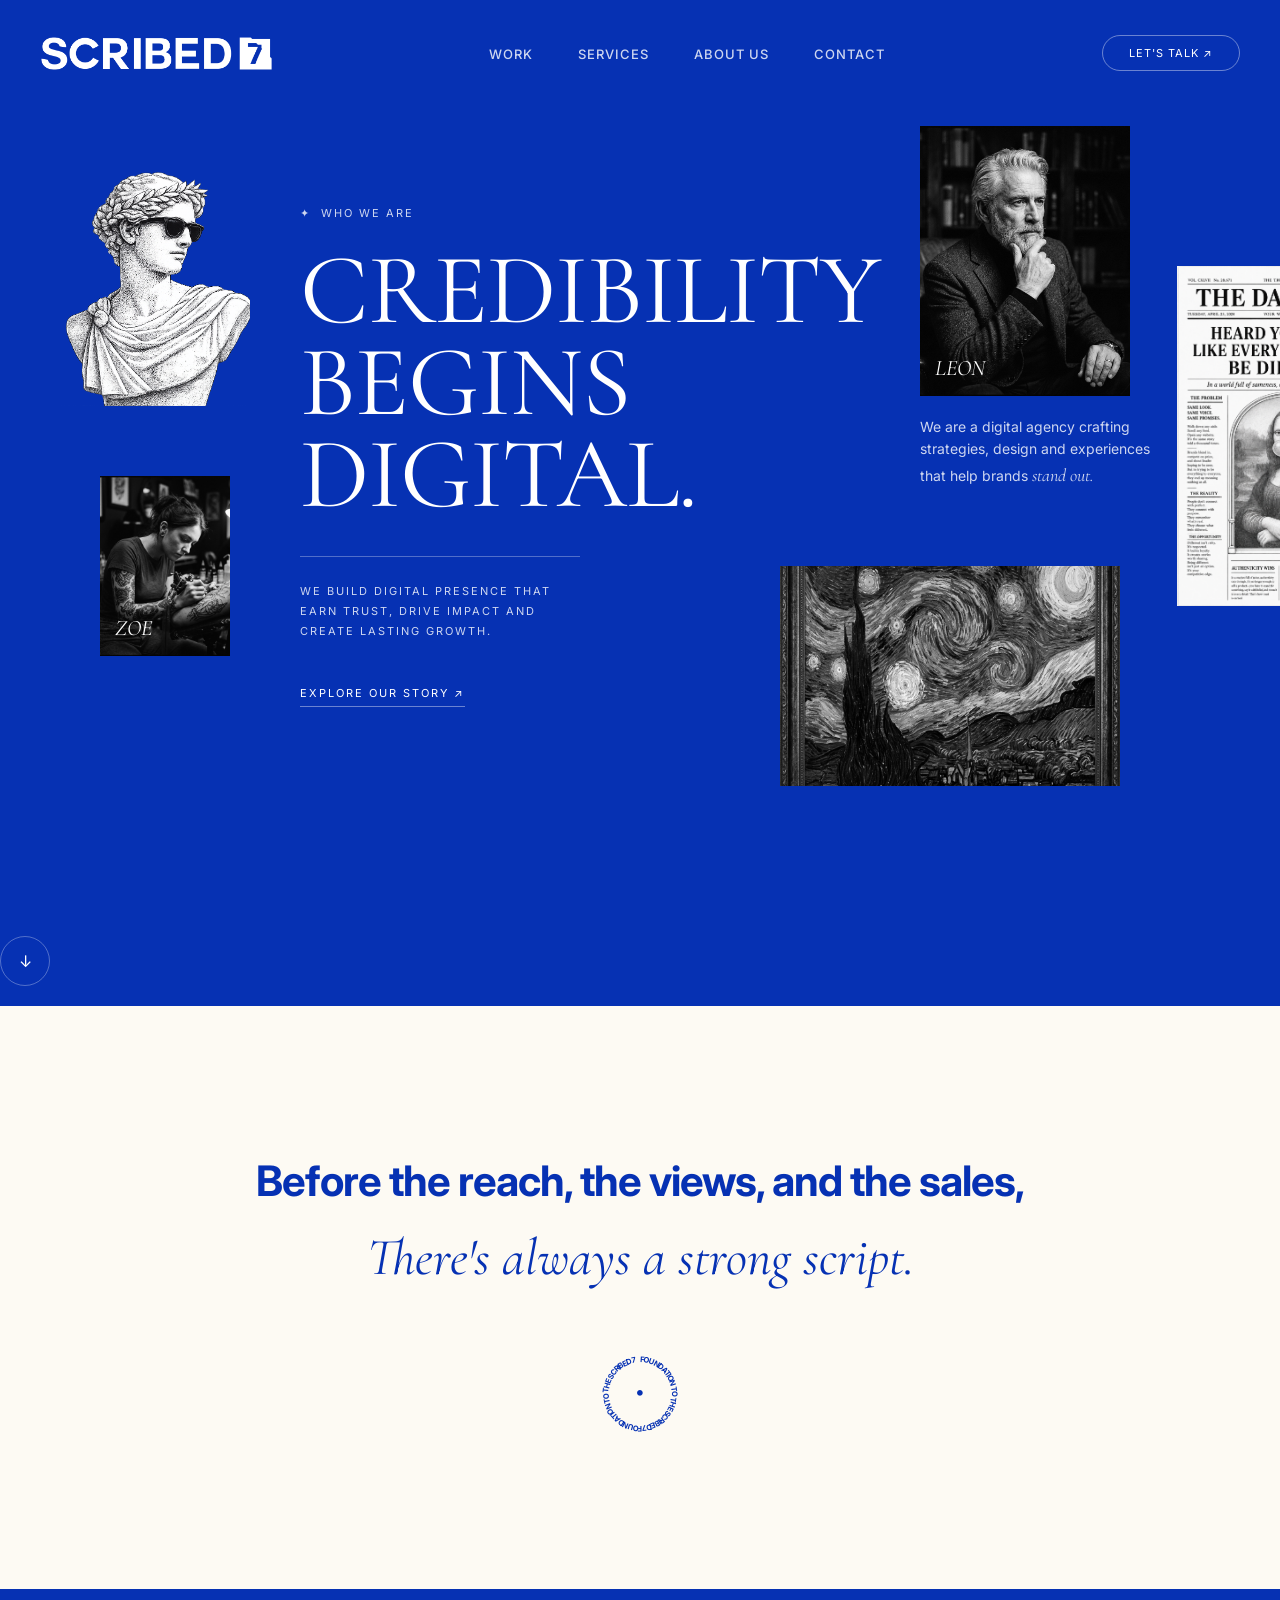
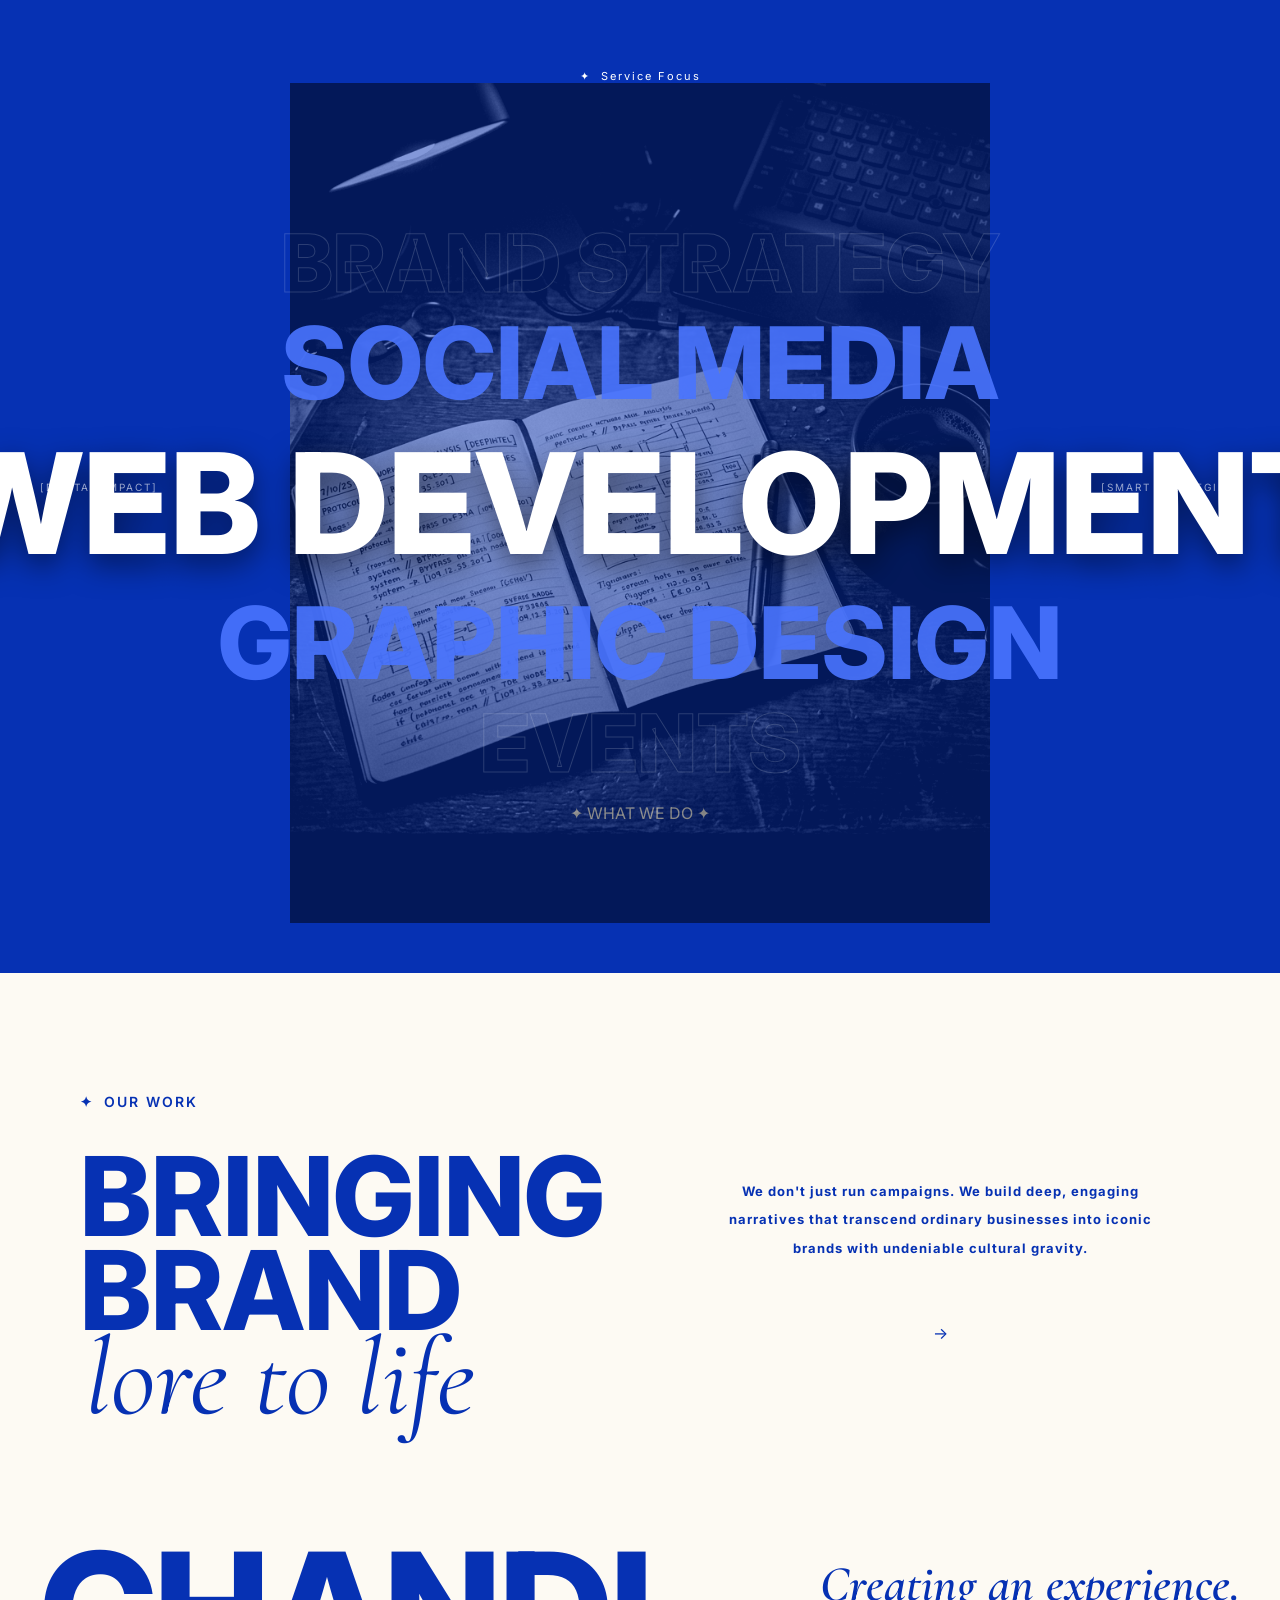
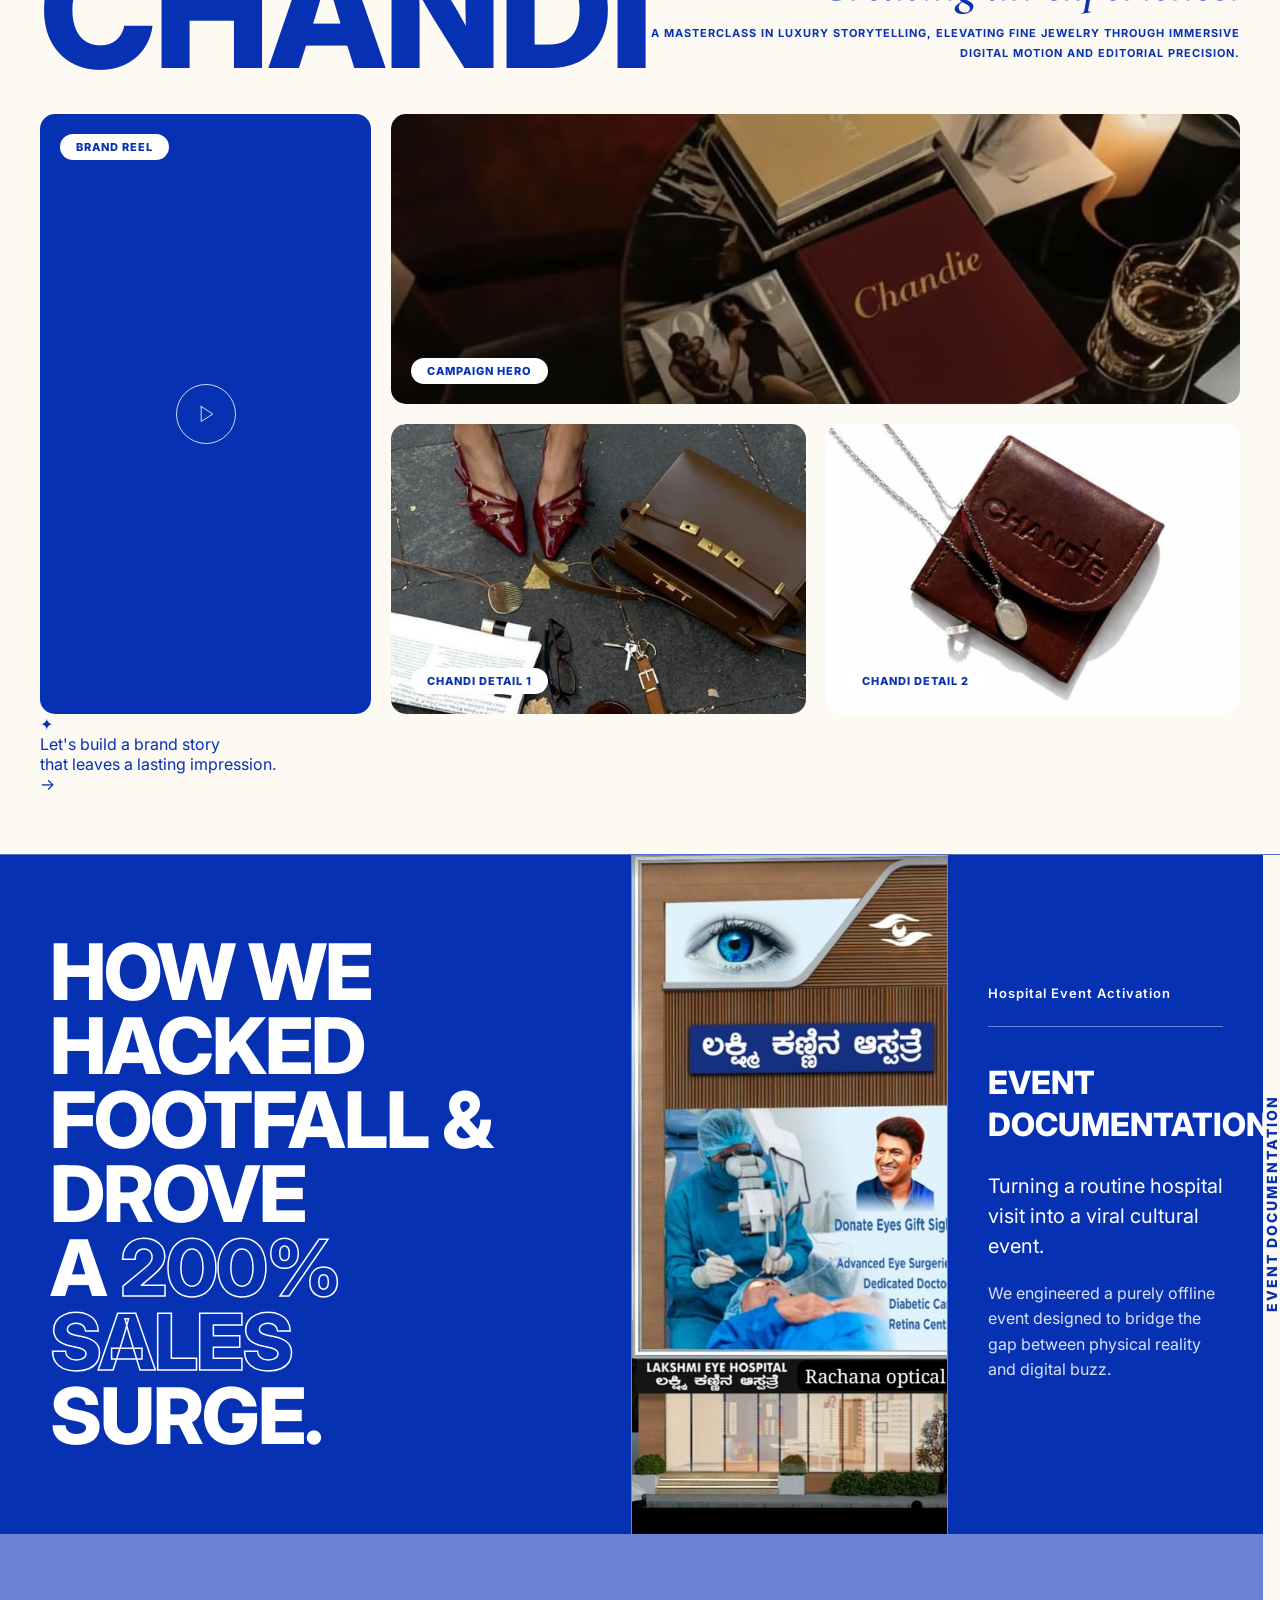
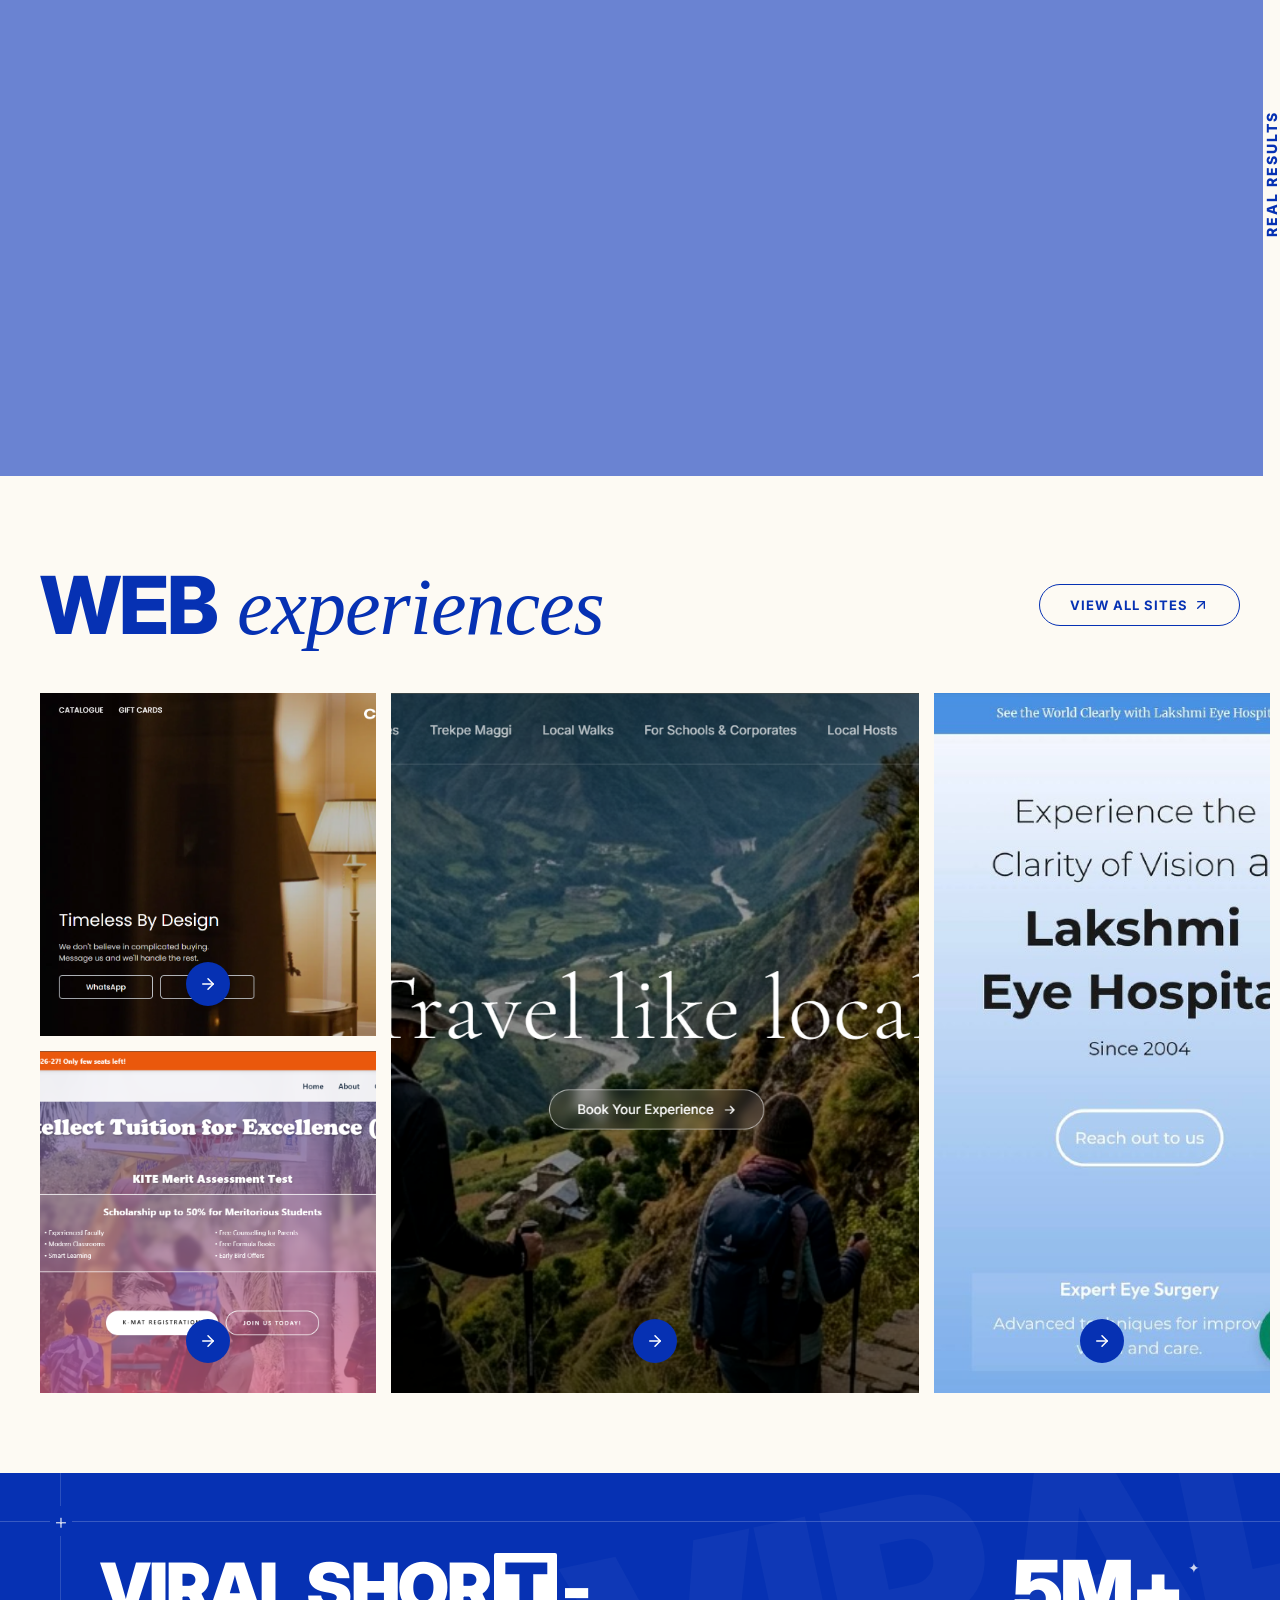
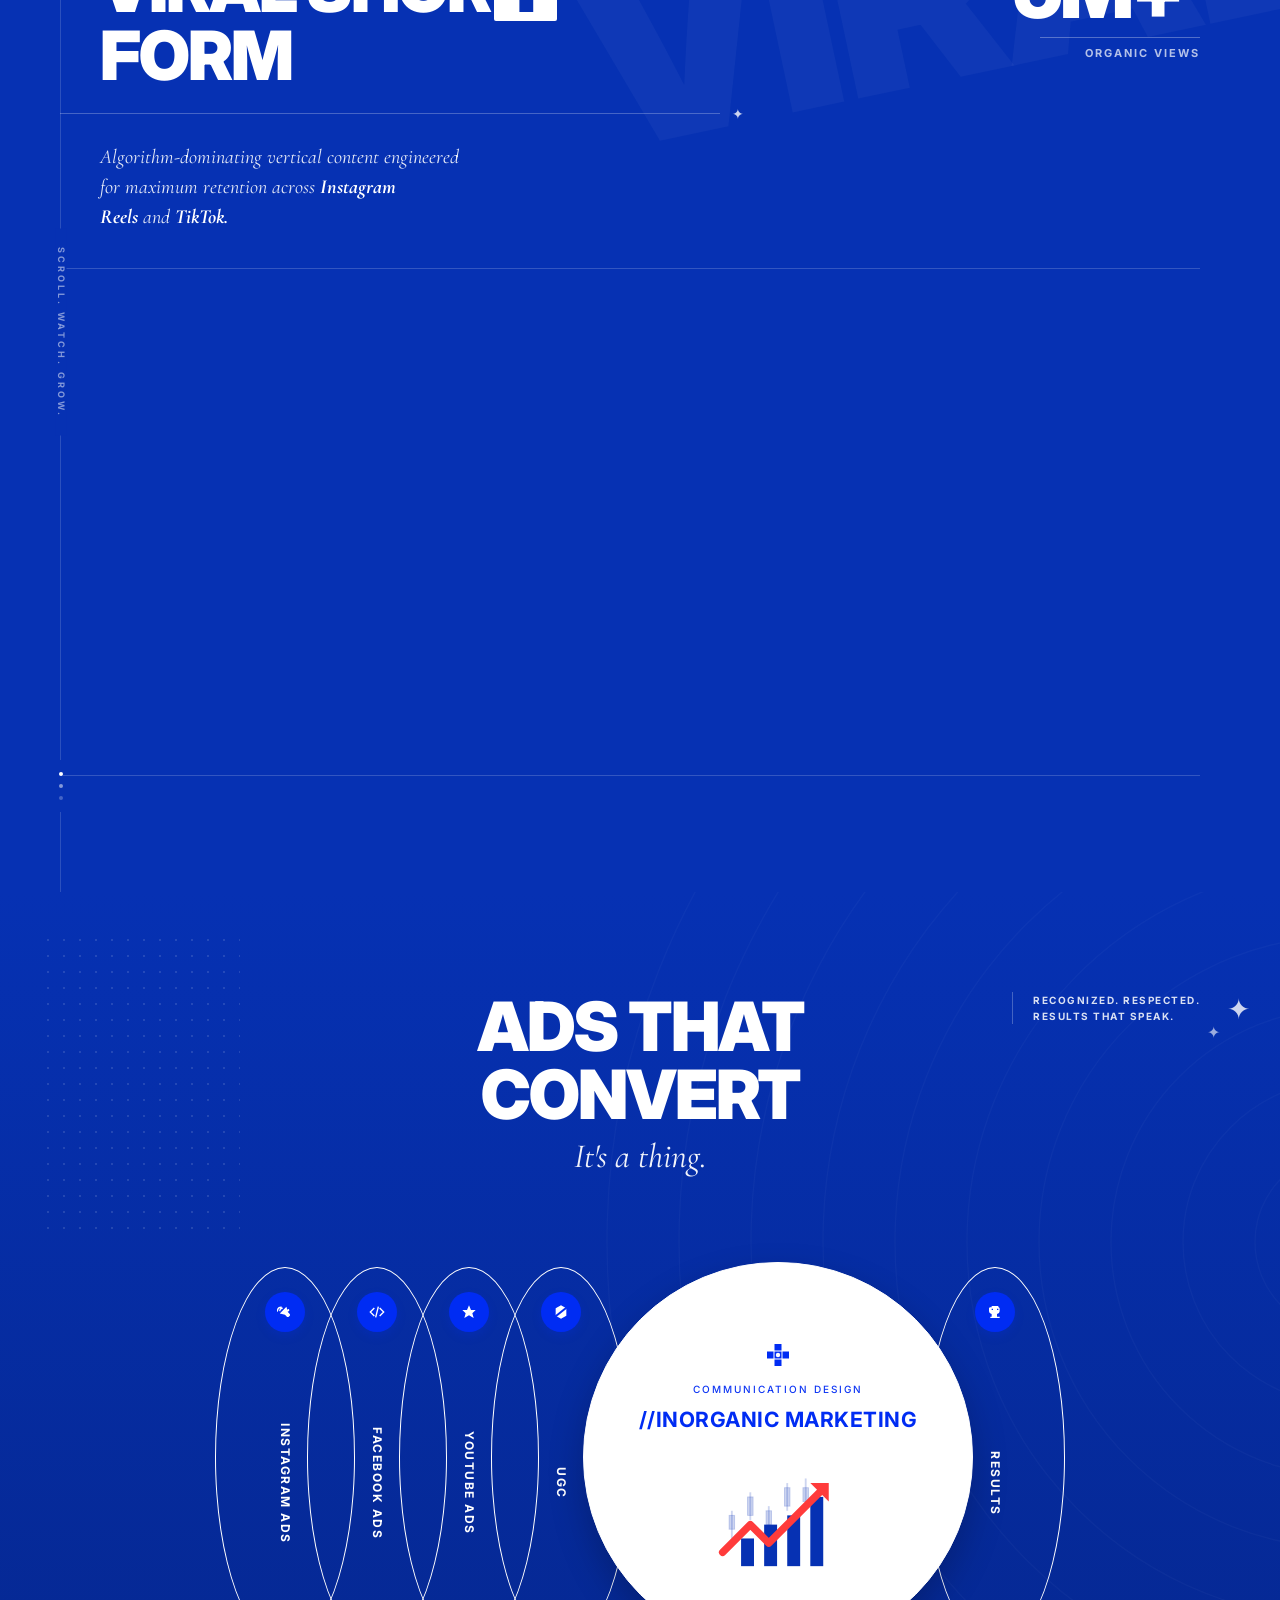
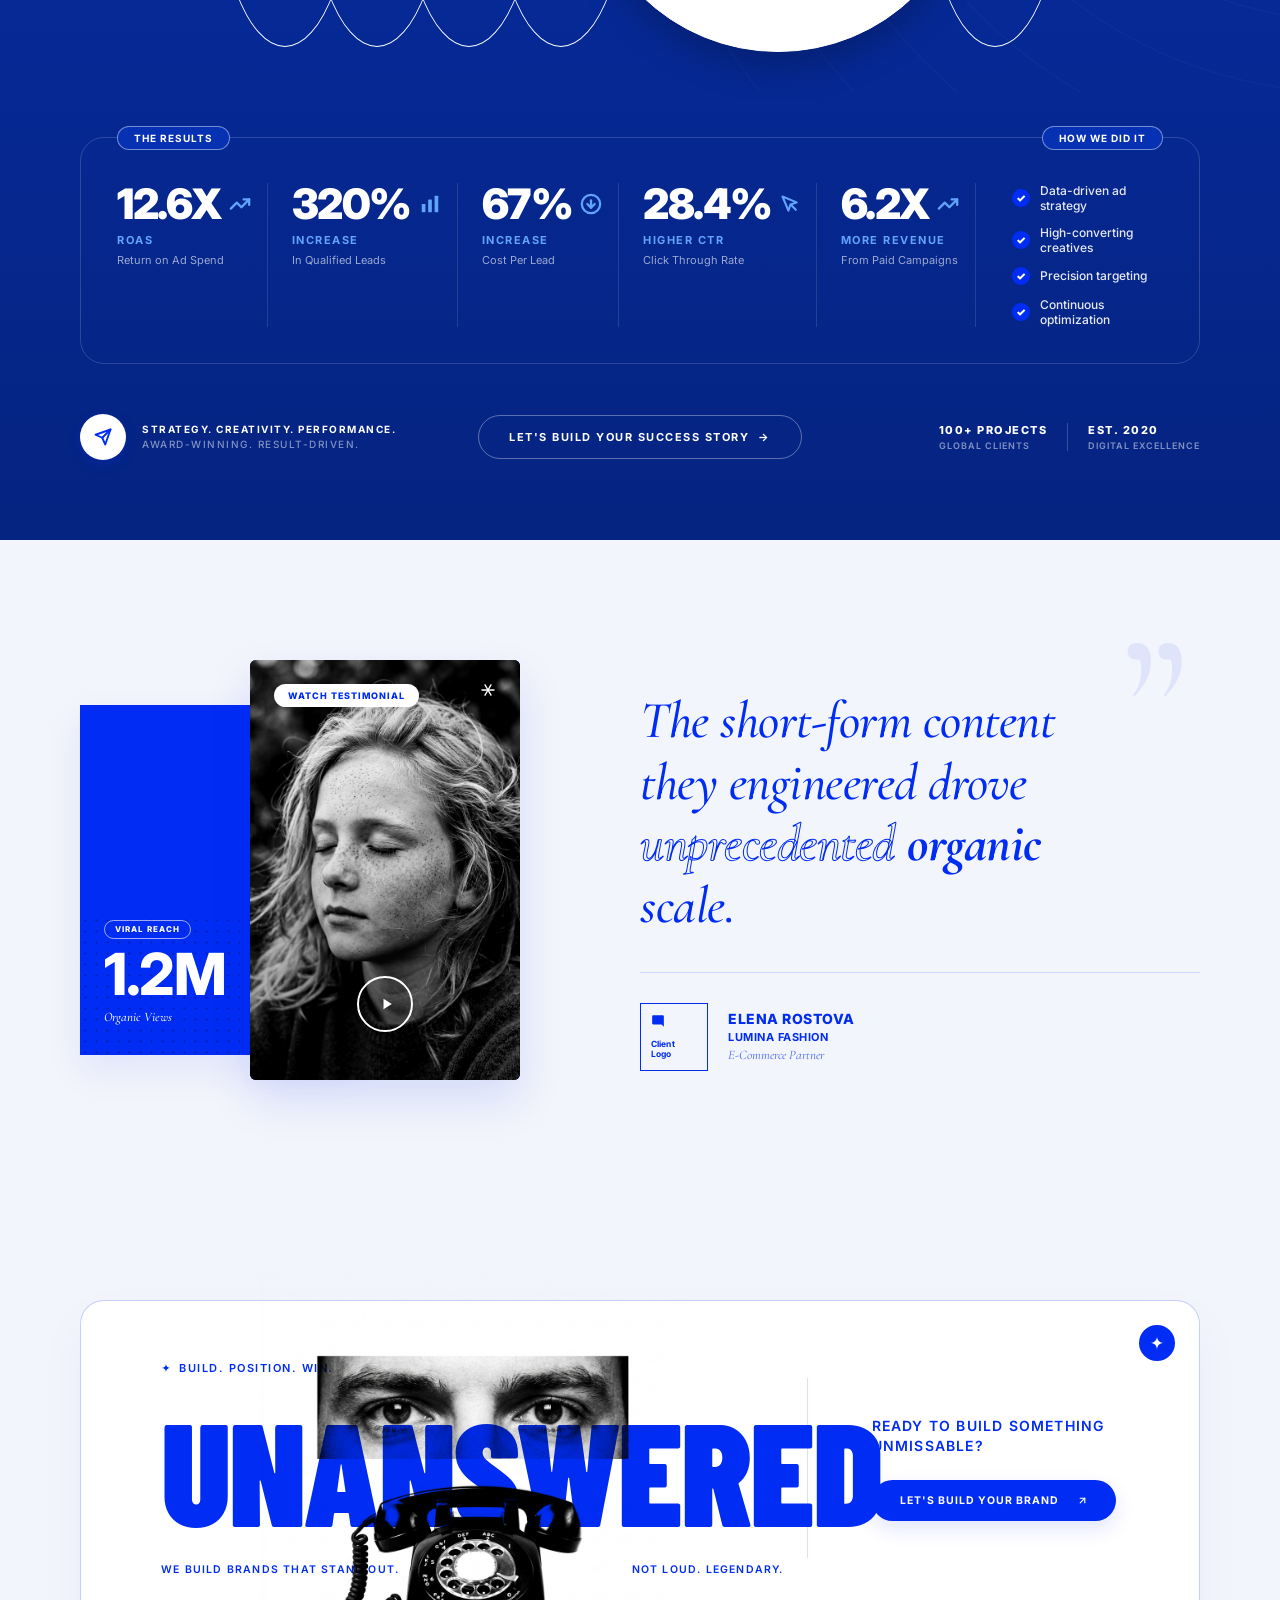
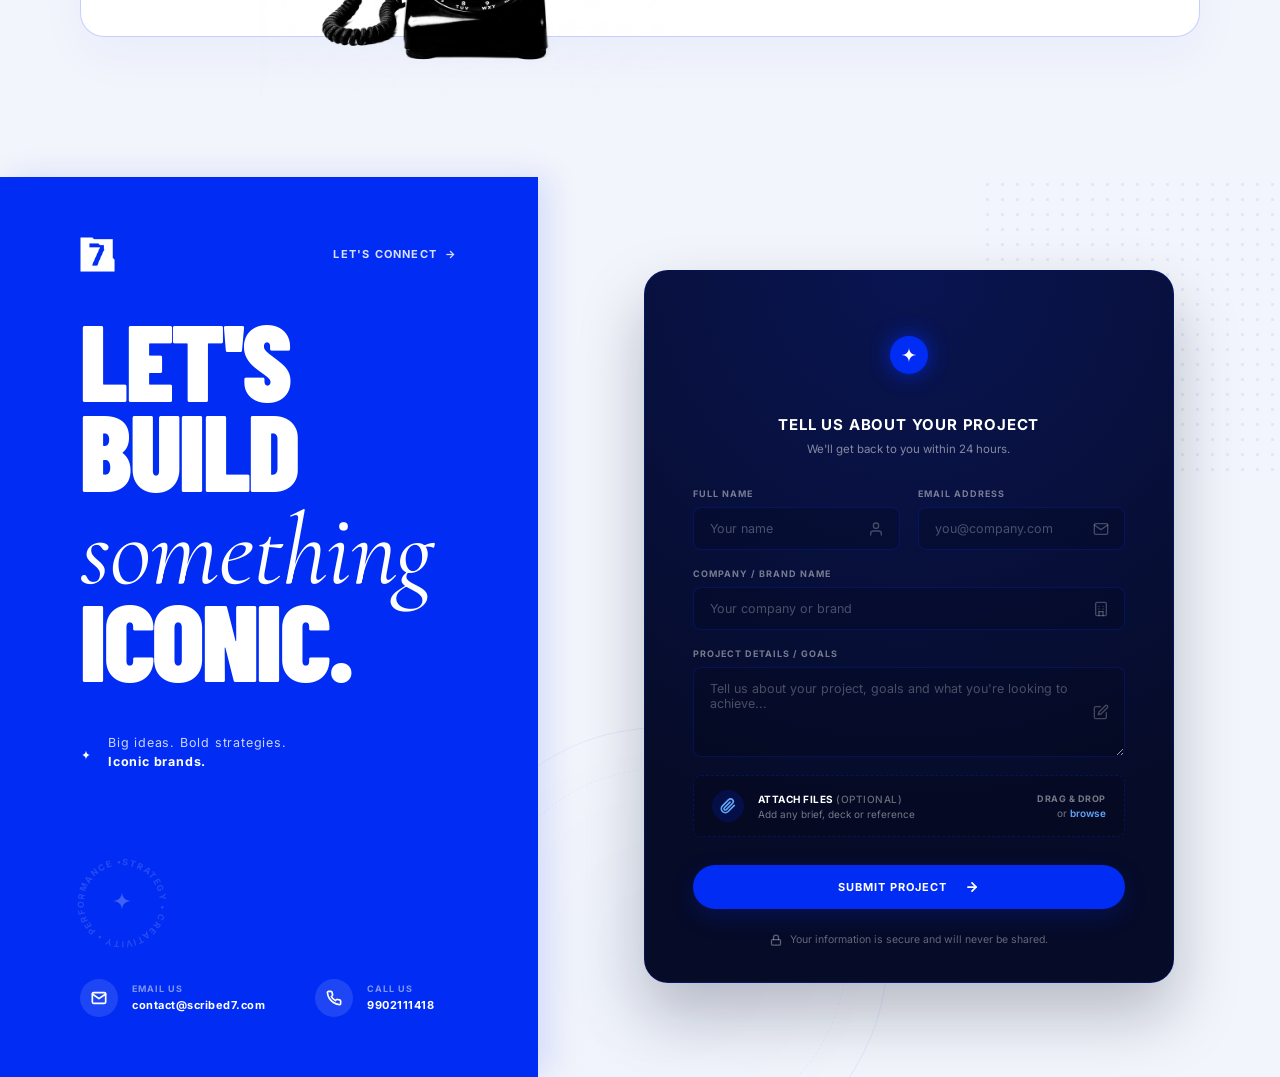
==== commit b5c9486e: "seo: update favicons to 7 logo and add og tags to enforce new name" ====
--- a/index.html
+++ b/index.html
@@ -4,11 +4,13 @@
   <meta charset="UTF-8" />
   <meta name="viewport" content="width=device-width, initial-scale=1.0" />
   <title>Scribed7 | Premium Digital Agency & Brand Storytelling</title>
+  <meta property="og:title" content="Scribed7 | Premium Digital Agency & Brand Storytelling" />
+  <meta property="og:site_name" content="Scribed7" />
   <meta name="description" content="Scribed7 is a premium digital agency crafting high-impact brand strategies, graphic design, social media, web experiences, and offline events that build trust and drive growth." />
   <link rel="canonical" href="https://www.scribed7.com/" />
-  <link rel="icon" href="favicon.ico" type="image/x-icon" />
-  <link rel="shortcut icon" href="favicon.ico" type="image/x-icon" />
-  <link rel="apple-touch-icon" href="images/favicon.png" />
+  <link rel="icon" href="images/7.png" type="image/png" />
+  <link rel="shortcut icon" href="images/7.png" type="image/png" />
+  <link rel="apple-touch-icon" href="images/7.png" />
   <link rel="preconnect" href="https://fonts.googleapis.com" />
   <link rel="preconnect" href="https://fonts.gstatic.com" crossorigin />
   <link href="https://fonts.googleapis.com/css2?family=Barlow+Condensed:wght@800;900&family=Cormorant+Garamond:ital,wght@0,300;0,400;0,500;0,600;0,700;1,300;1,400;1,500;1,600;1,700&family=Inter:wght@300;400;500;600;700;800;900&family=Roboto+Mono:wght@700&display=swap" rel="stylesheet" />
@@ -1923,3 +1925,4 @@
 <script src="script.js?v=4444"></script>
 </body>
 </html>
+
--- a/style_v2.css
+++ b/style_v2.css
@@ -4023,7 +4023,7 @@
 
 
 /* ==========================================================================
-   AGENCY7 RESPONSIVE PATCH
+   Scribed7 RESPONSIVE PATCH
    ========================================================================== */
 
 
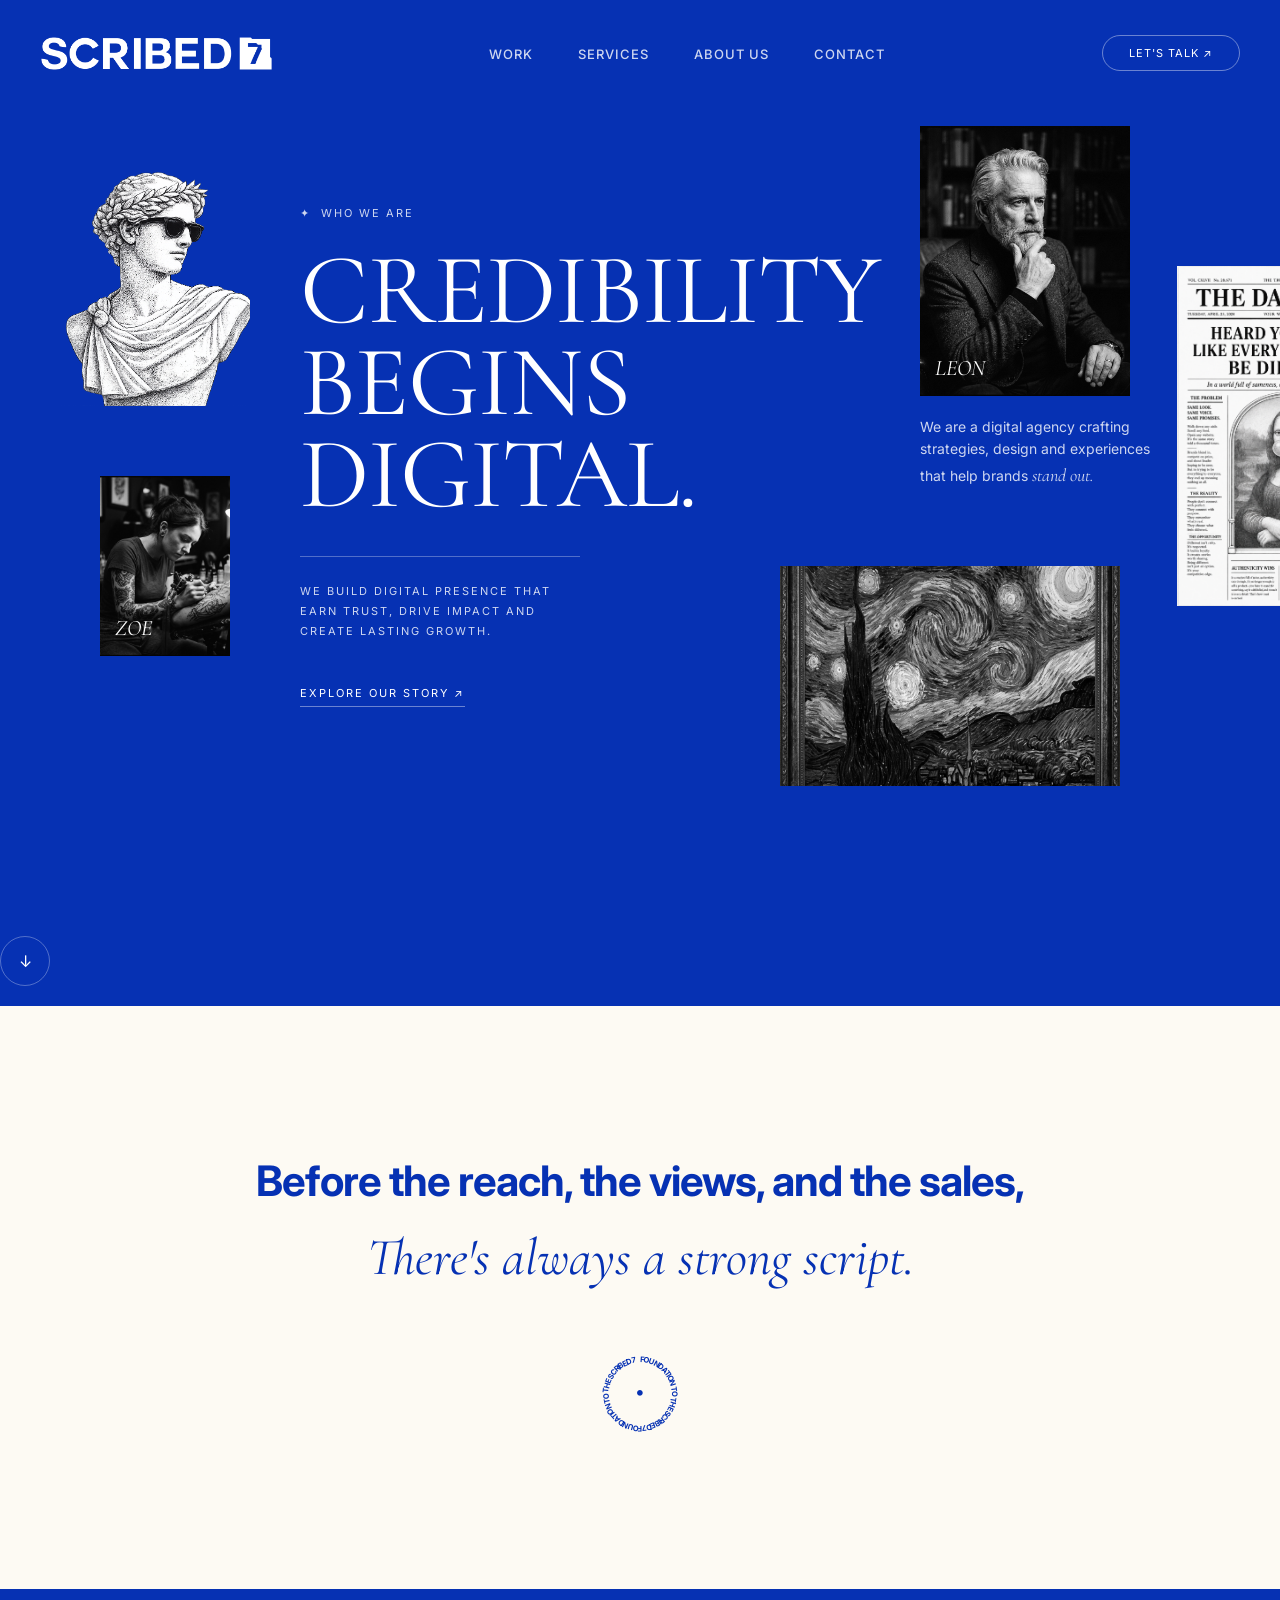
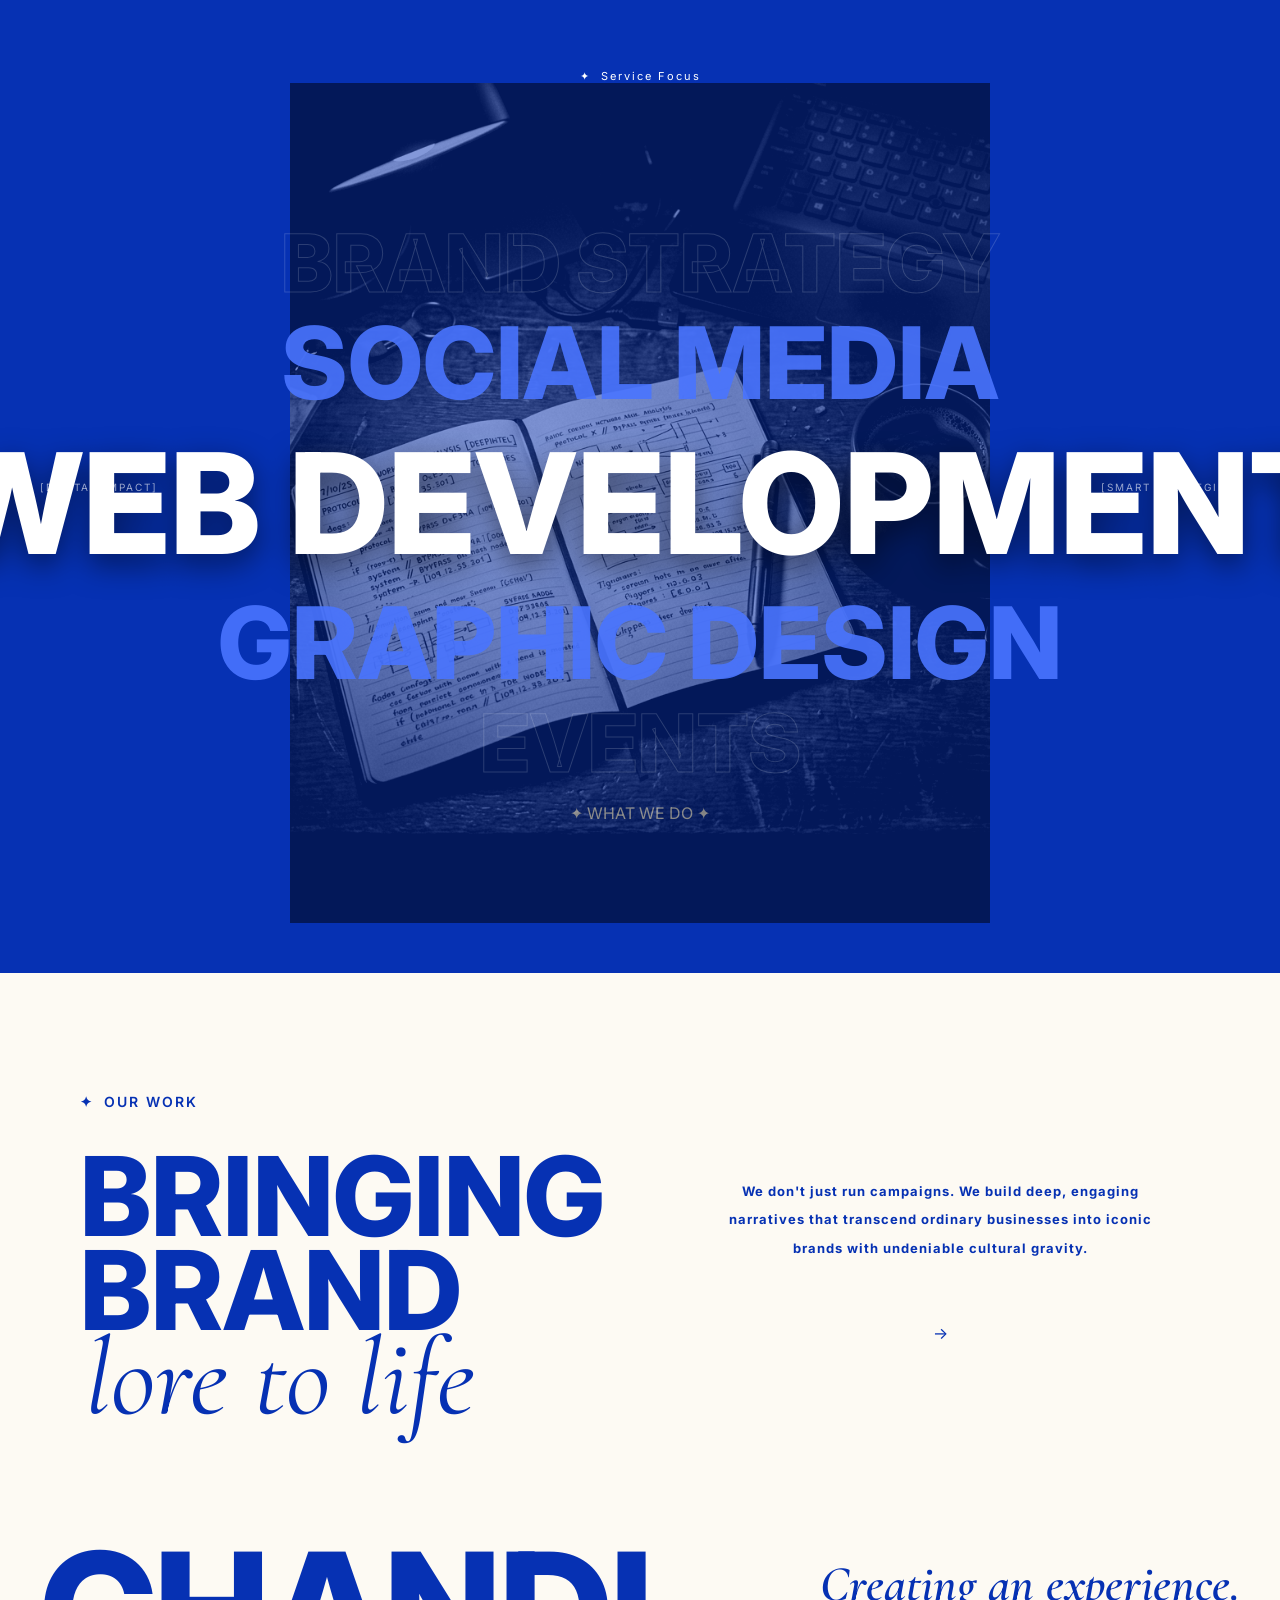
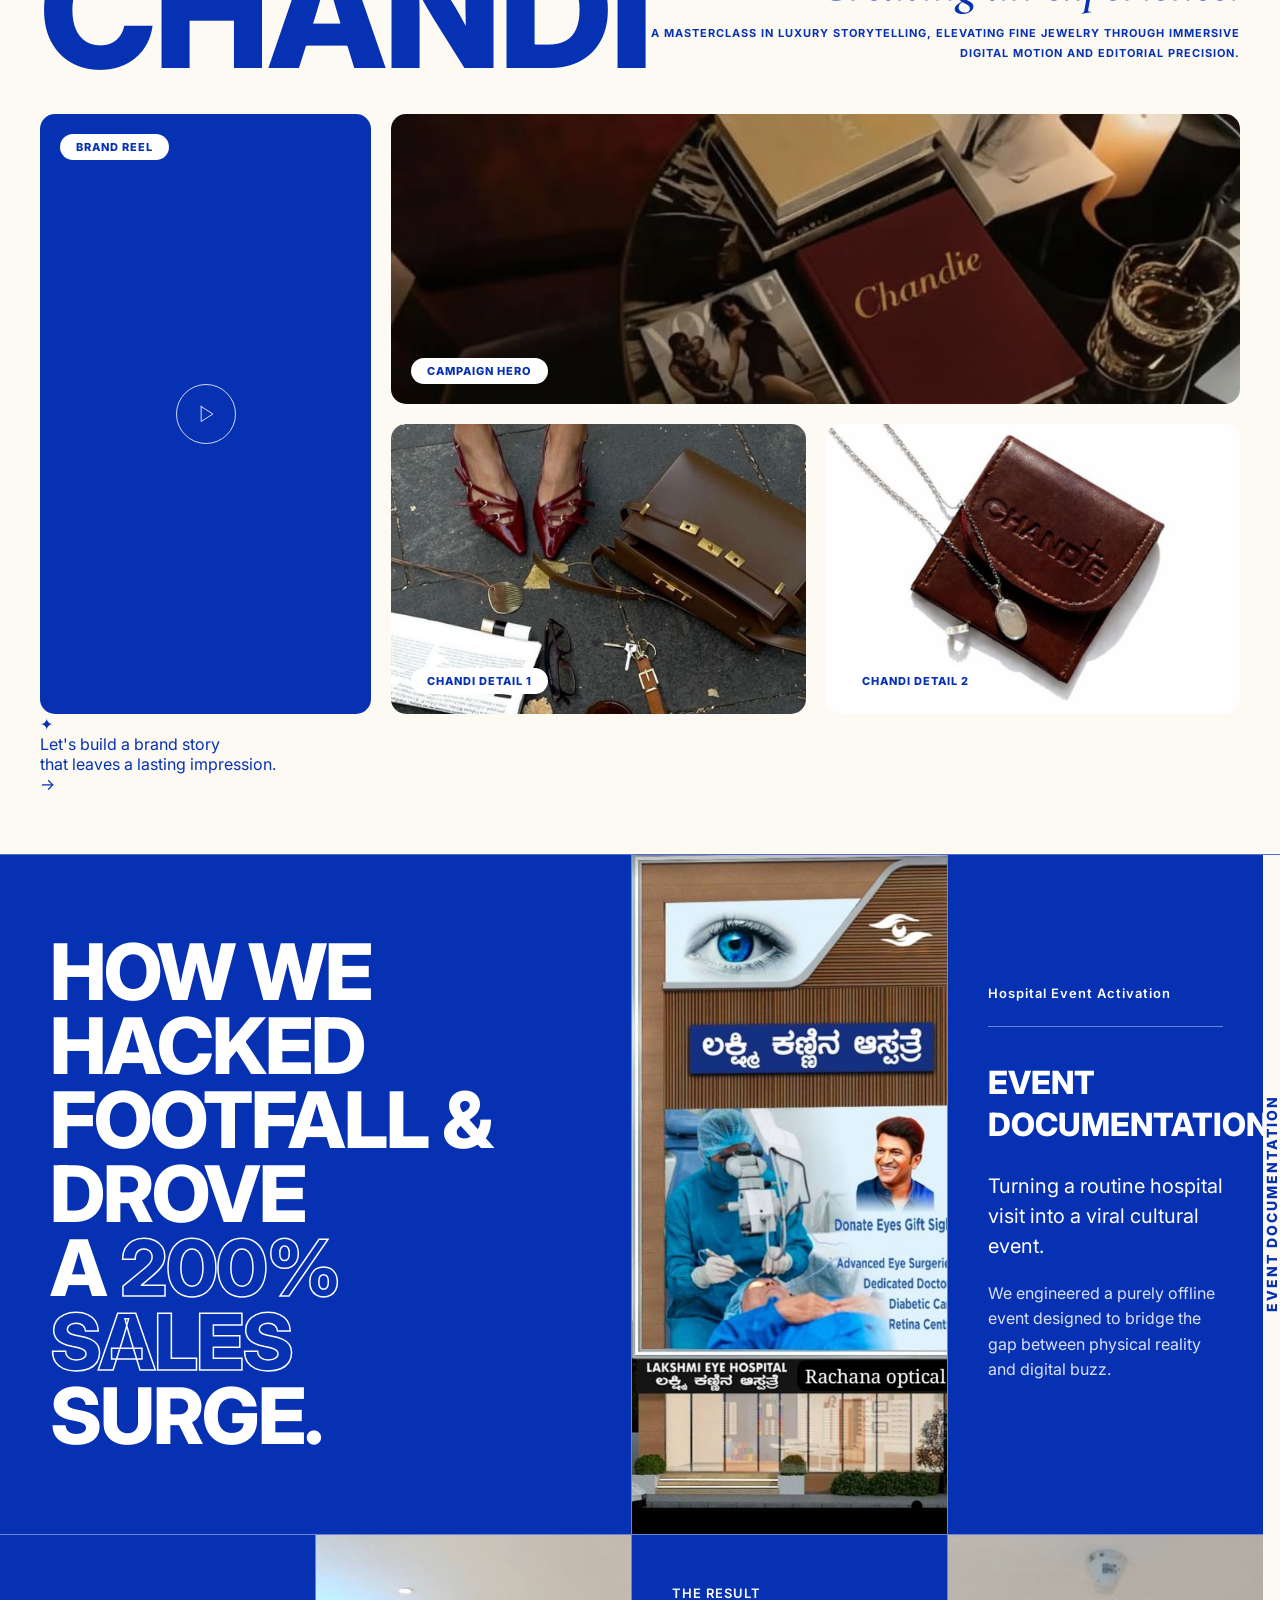
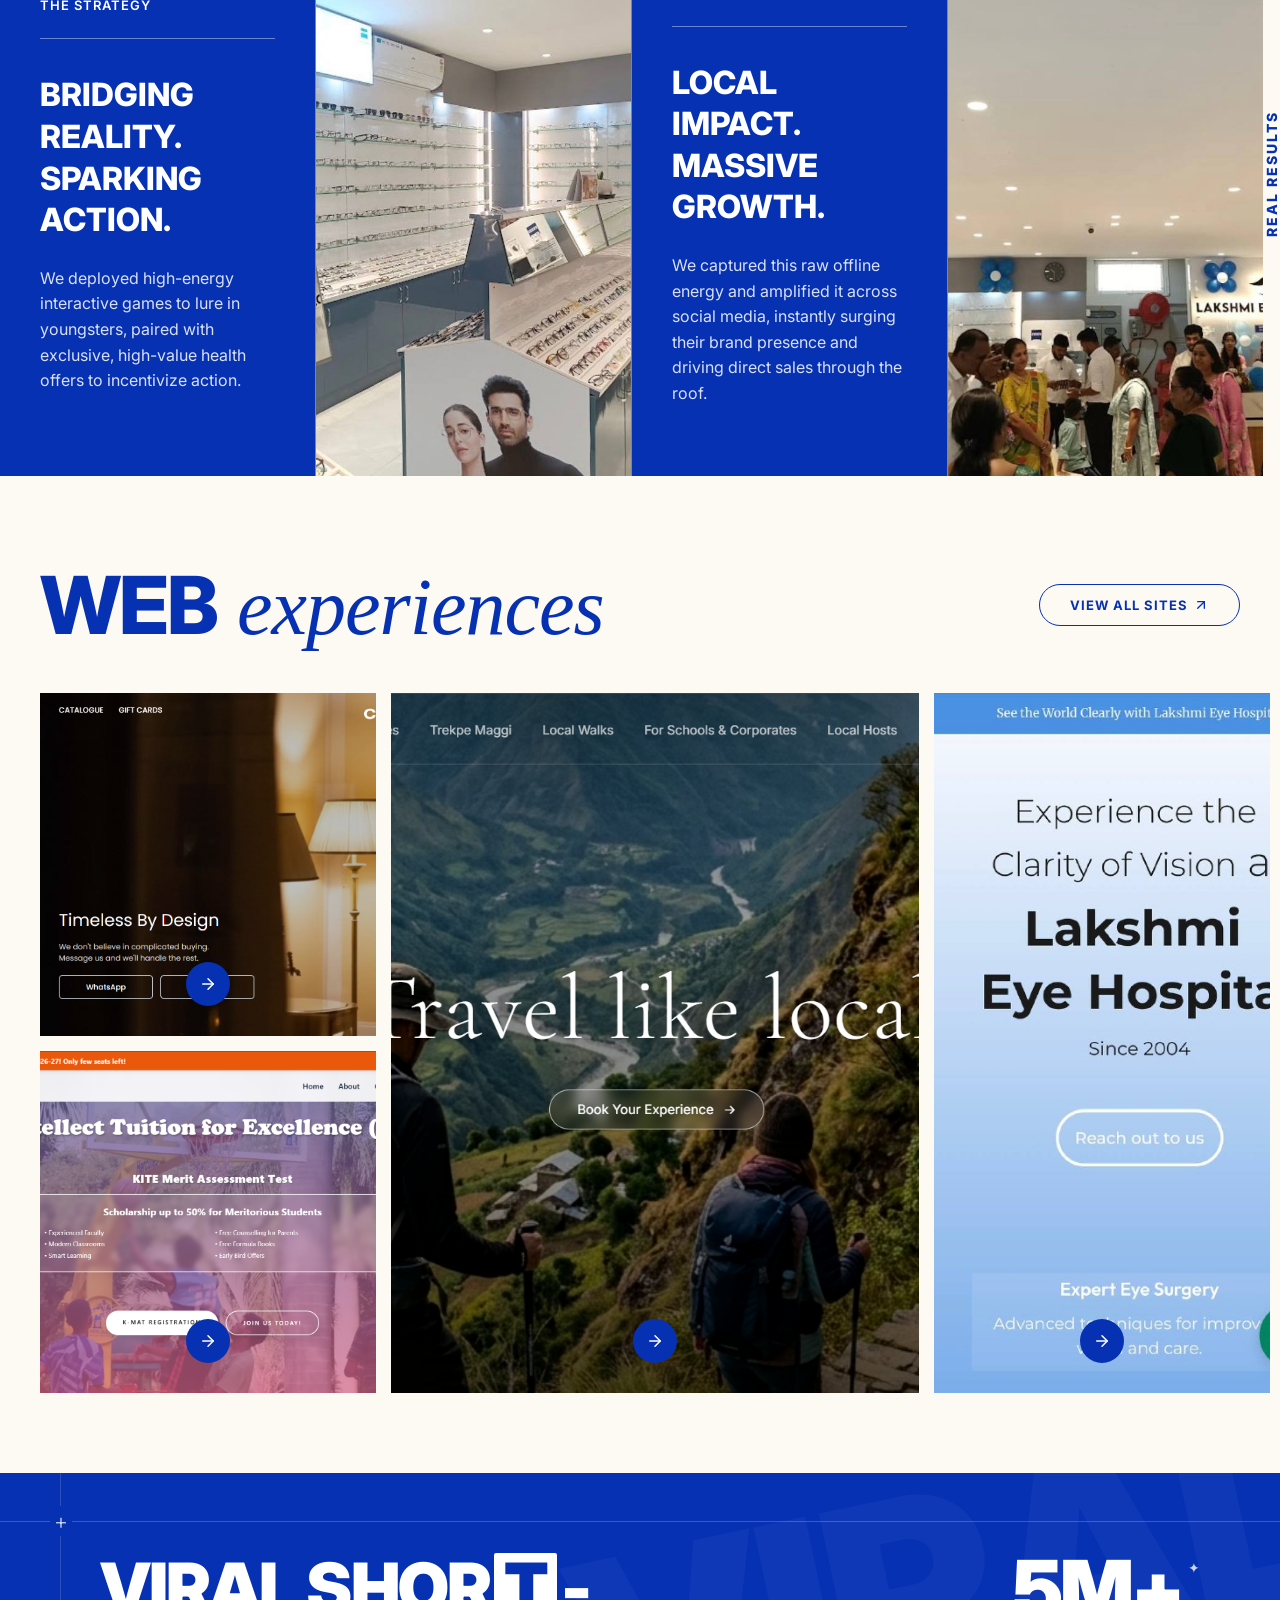
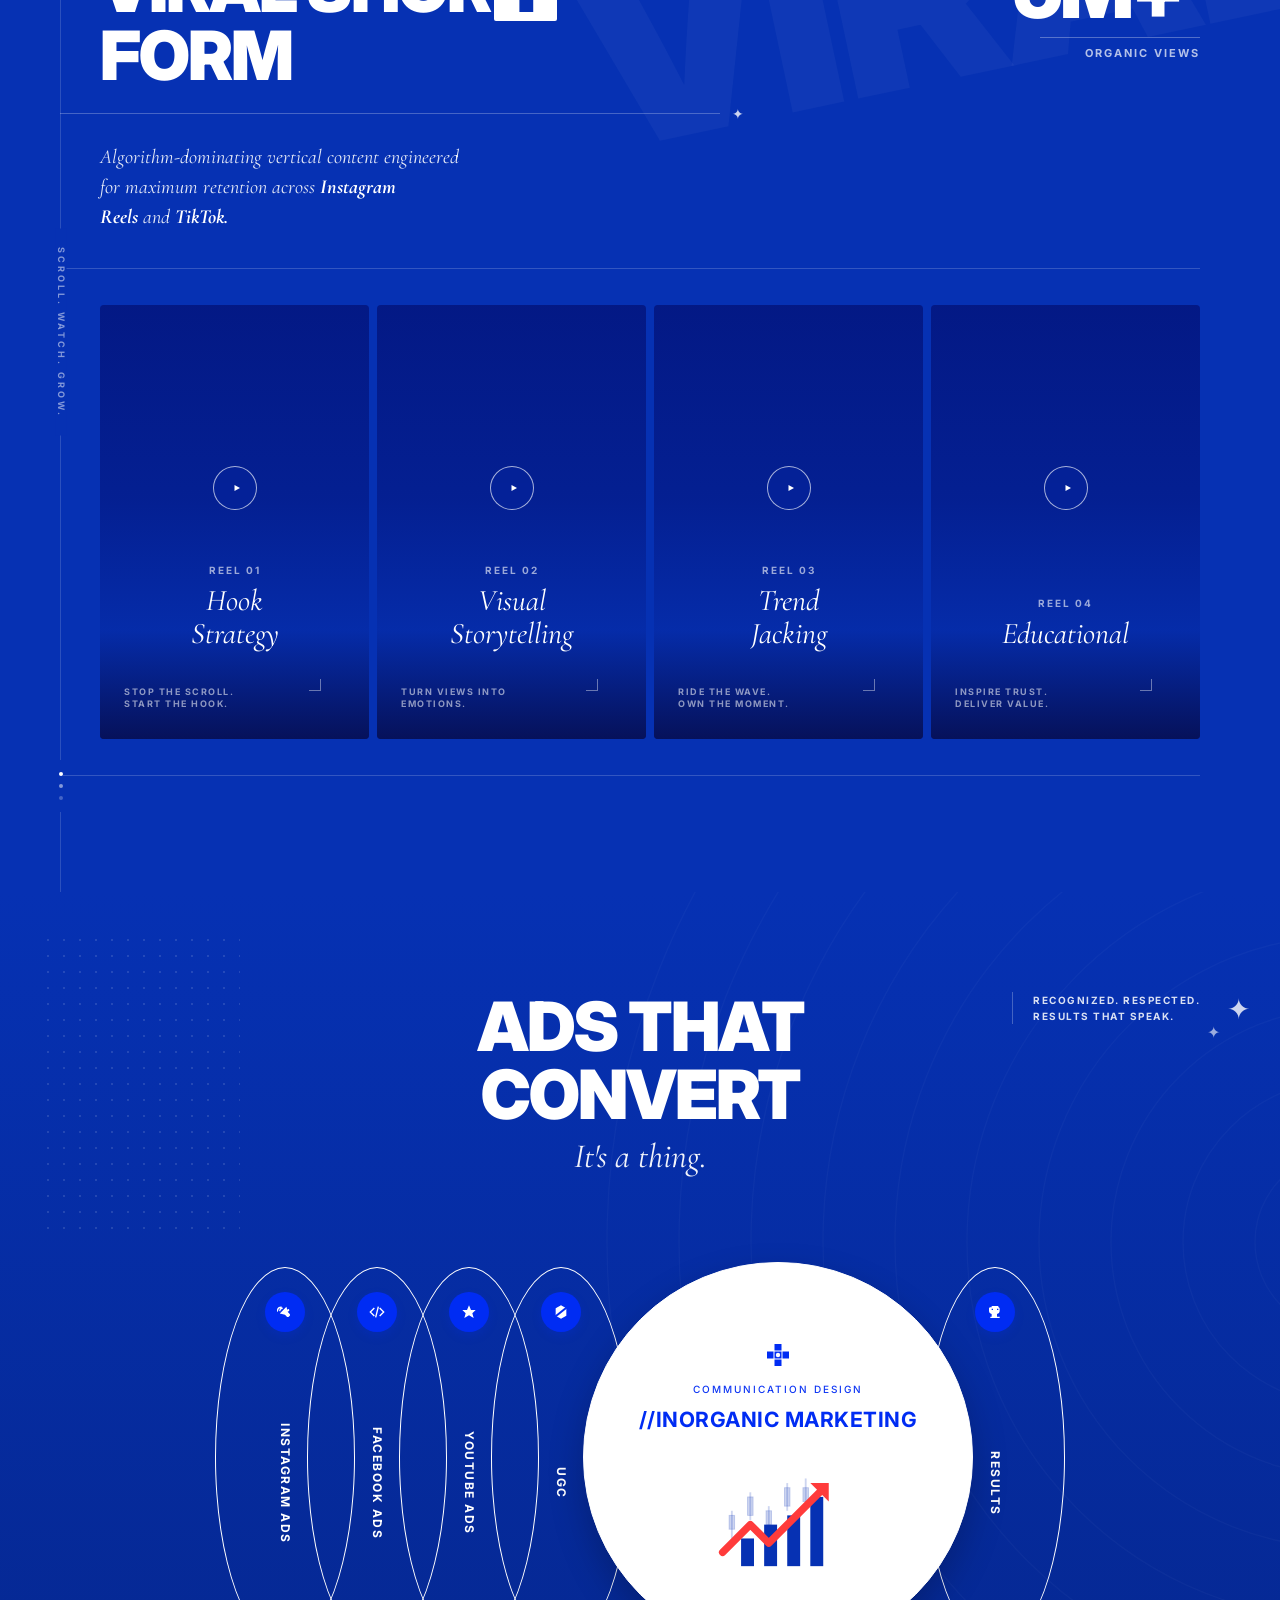
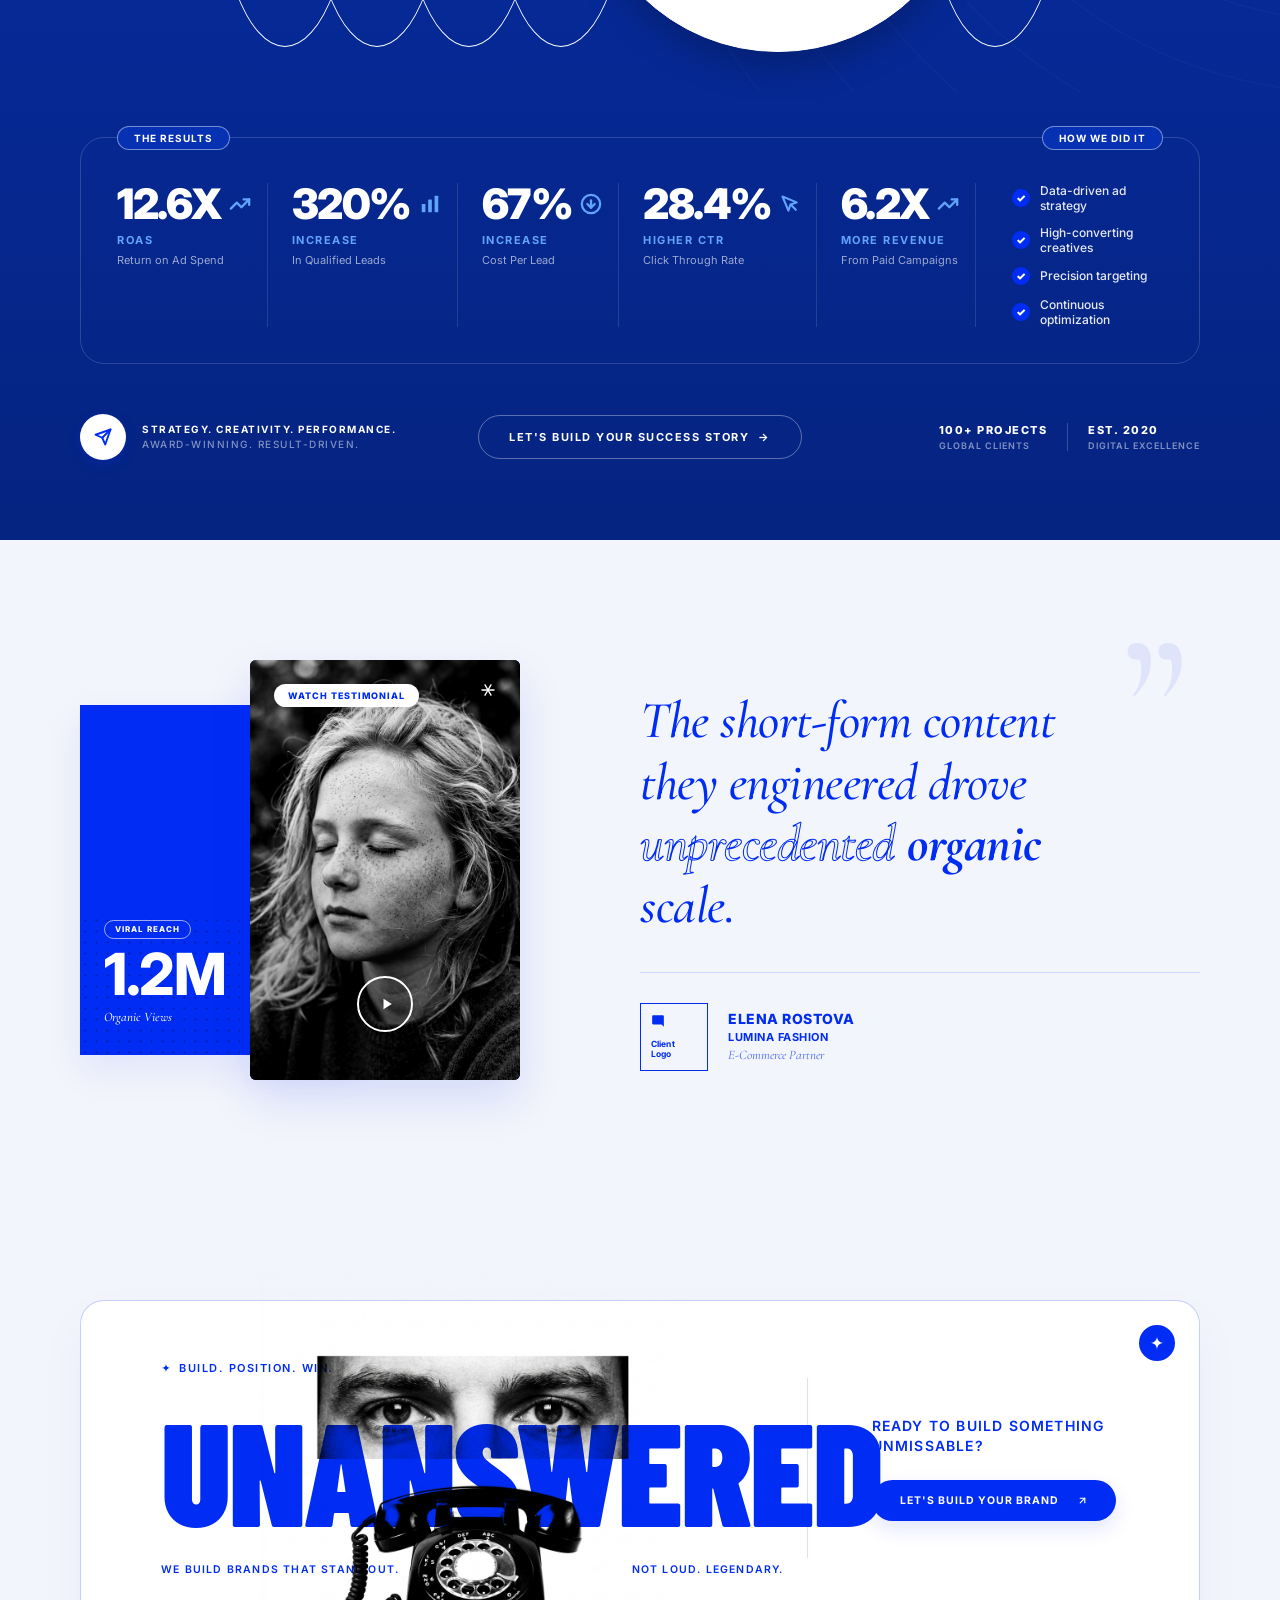
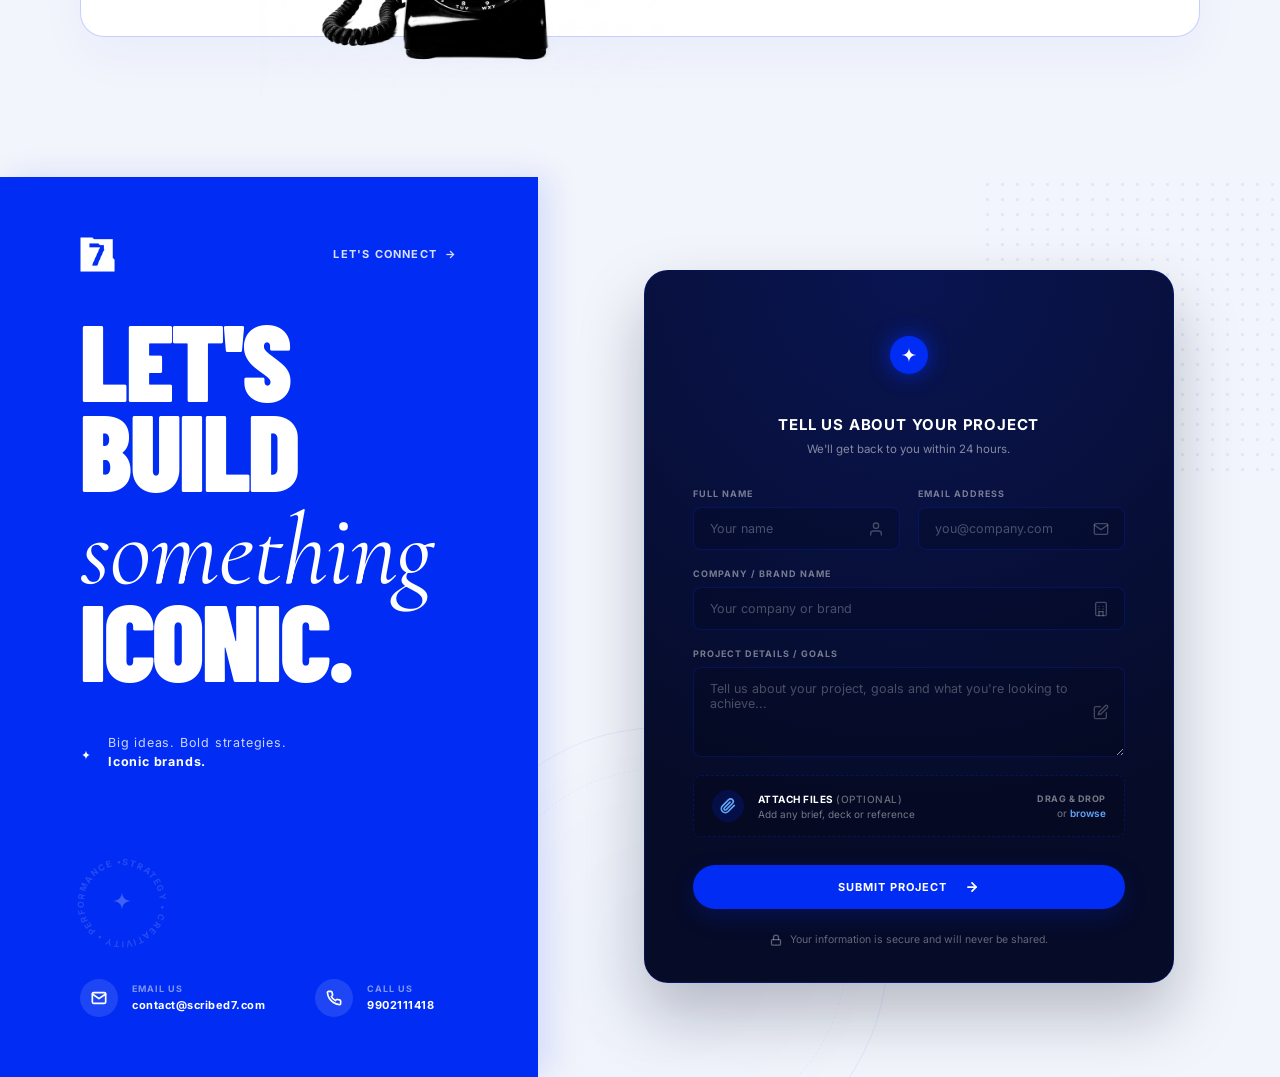
==== commit 5356c6db: "Update SEO metadata and favicon background for Google Search" ====
--- a/index.html
+++ b/index.html
@@ -7,10 +7,19 @@
   <meta property="og:title" content="Scribed7 | Premium Digital Agency & Brand Storytelling" />
   <meta property="og:site_name" content="Scribed7" />
   <meta name="description" content="Scribed7 is a premium digital agency crafting high-impact brand strategies, graphic design, social media, web experiences, and offline events that build trust and drive growth." />
+  <script type="application/ld+json">
+  {
+    "@context": "https://schema.org",
+    "@type": "WebSite",
+    "name": "Scribed7",
+    "alternateName": "SCRIBED7",
+    "url": "https://www.scribed7.com/"
+  }
+  </script>
   <link rel="canonical" href="https://www.scribed7.com/" />
-  <link rel="icon" href="images/7.png" type="image/png" />
-  <link rel="shortcut icon" href="images/7.png" type="image/png" />
-  <link rel="apple-touch-icon" href="images/7.png" />
+  <link rel="icon" href="images/7_solid.png" type="image/png" />
+  <link rel="shortcut icon" href="images/7_solid.png" type="image/png" />
+  <link rel="apple-touch-icon" href="images/7_solid.png" />
   <link rel="preconnect" href="https://fonts.googleapis.com" />
   <link rel="preconnect" href="https://fonts.gstatic.com" crossorigin />
   <link href="https://fonts.googleapis.com/css2?family=Barlow+Condensed:wght@800;900&family=Cormorant+Garamond:ital,wght@0,300;0,400;0,500;0,600;0,700;1,300;1,400;1,500;1,600;1,700&family=Inter:wght@300;400;500;600;700;800;900&family=Roboto+Mono:wght@700&display=swap" rel="stylesheet" />
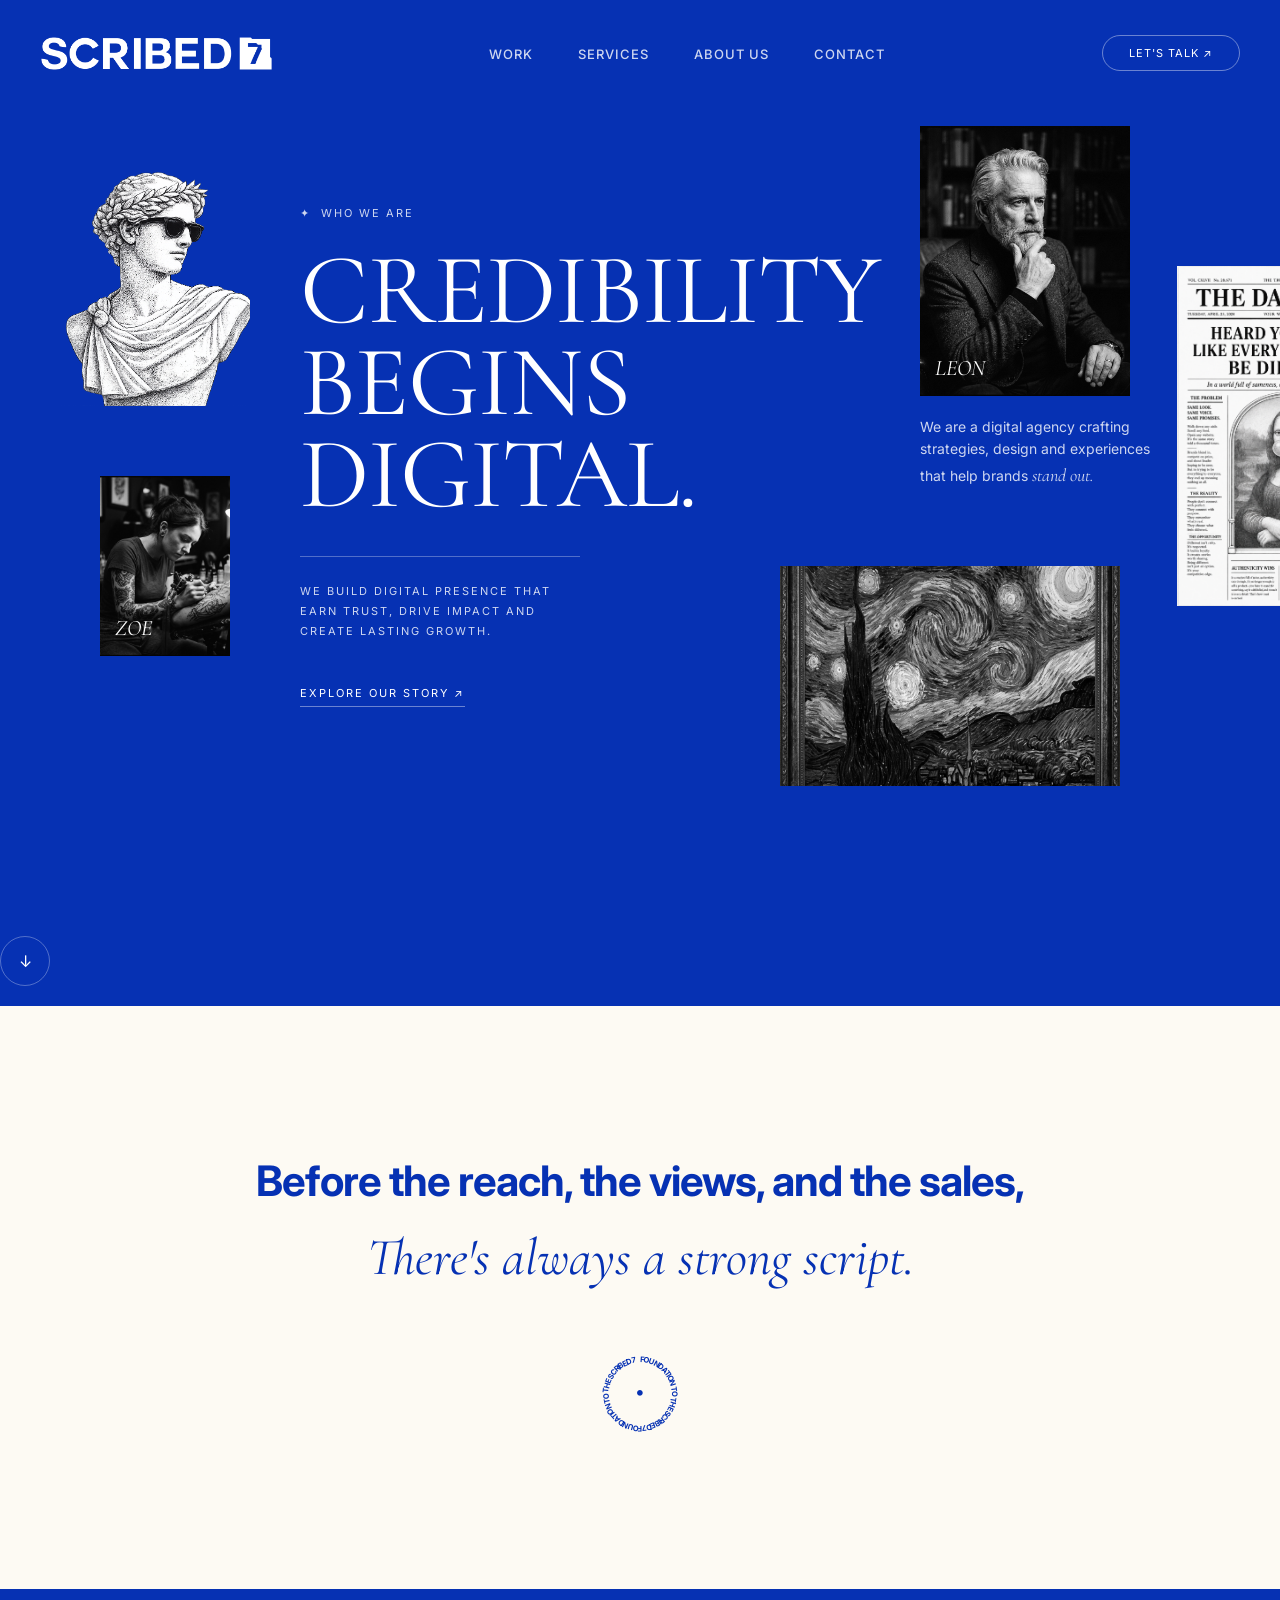
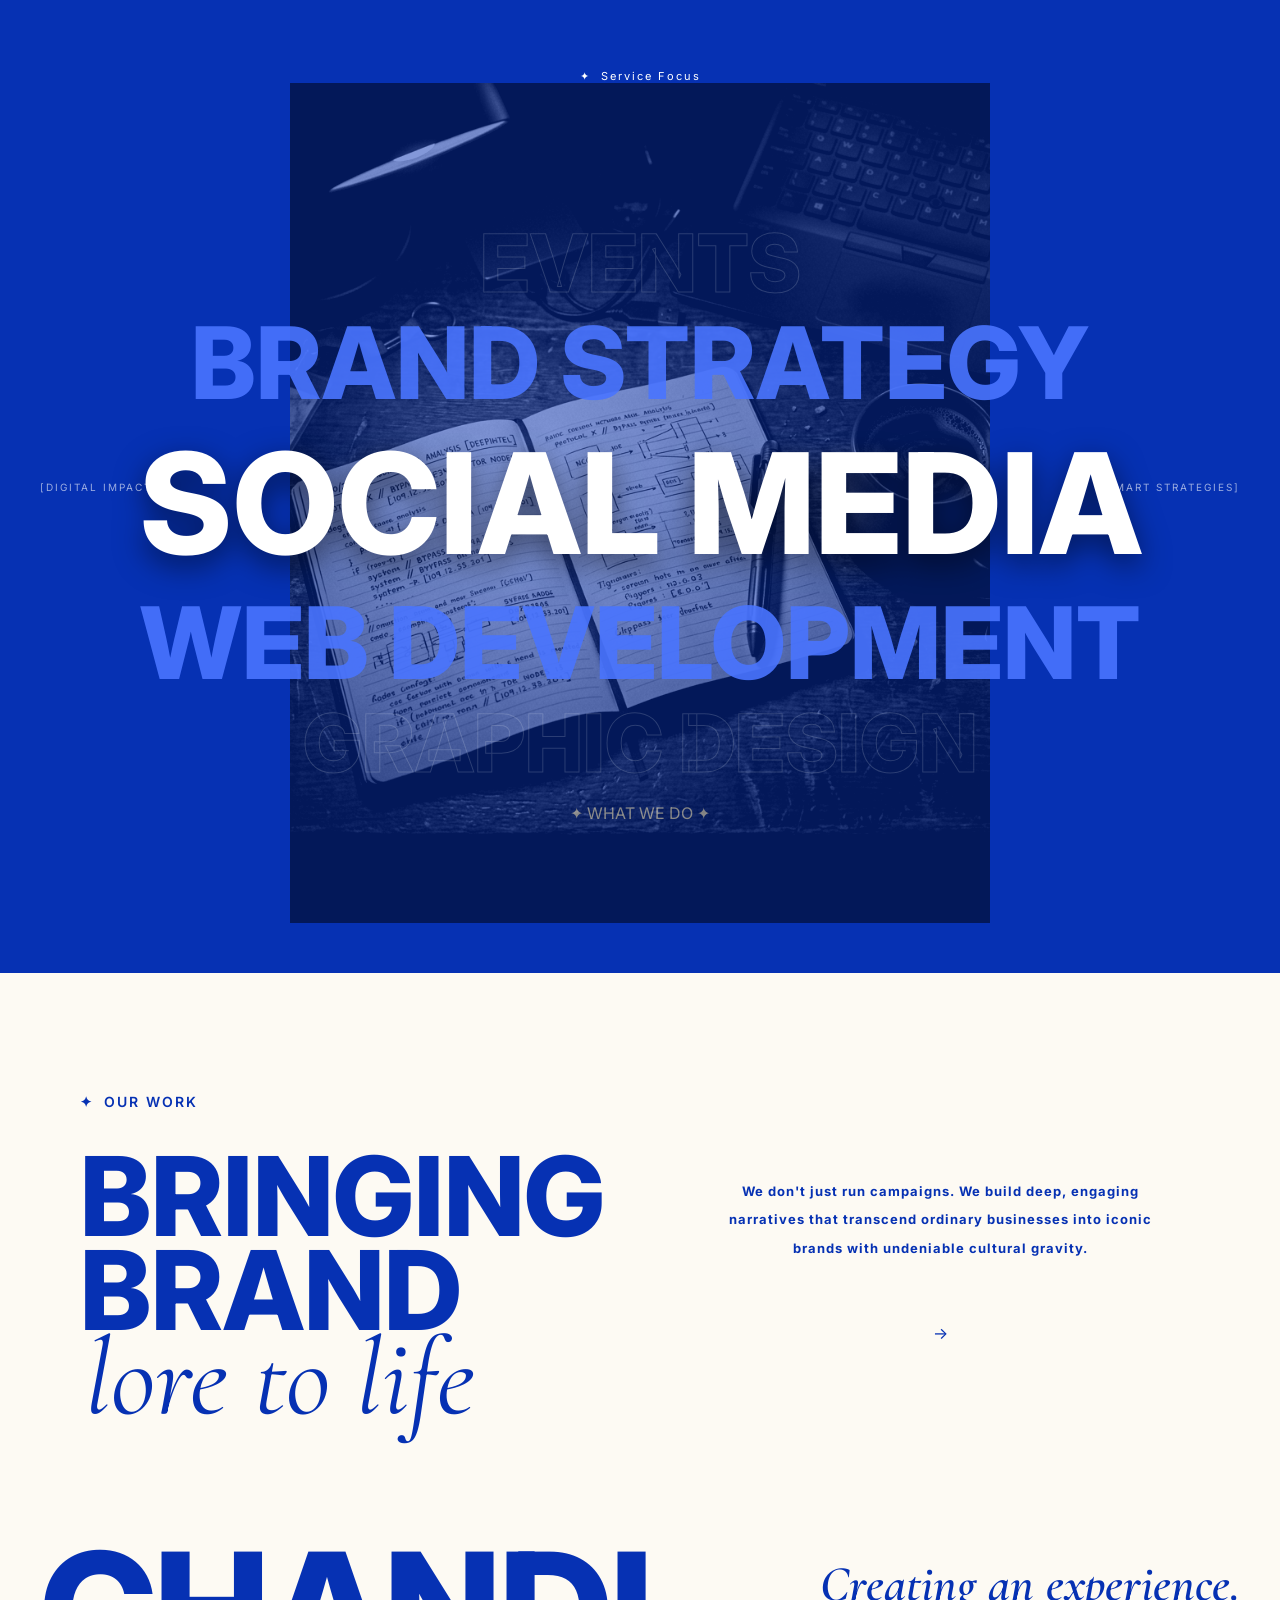
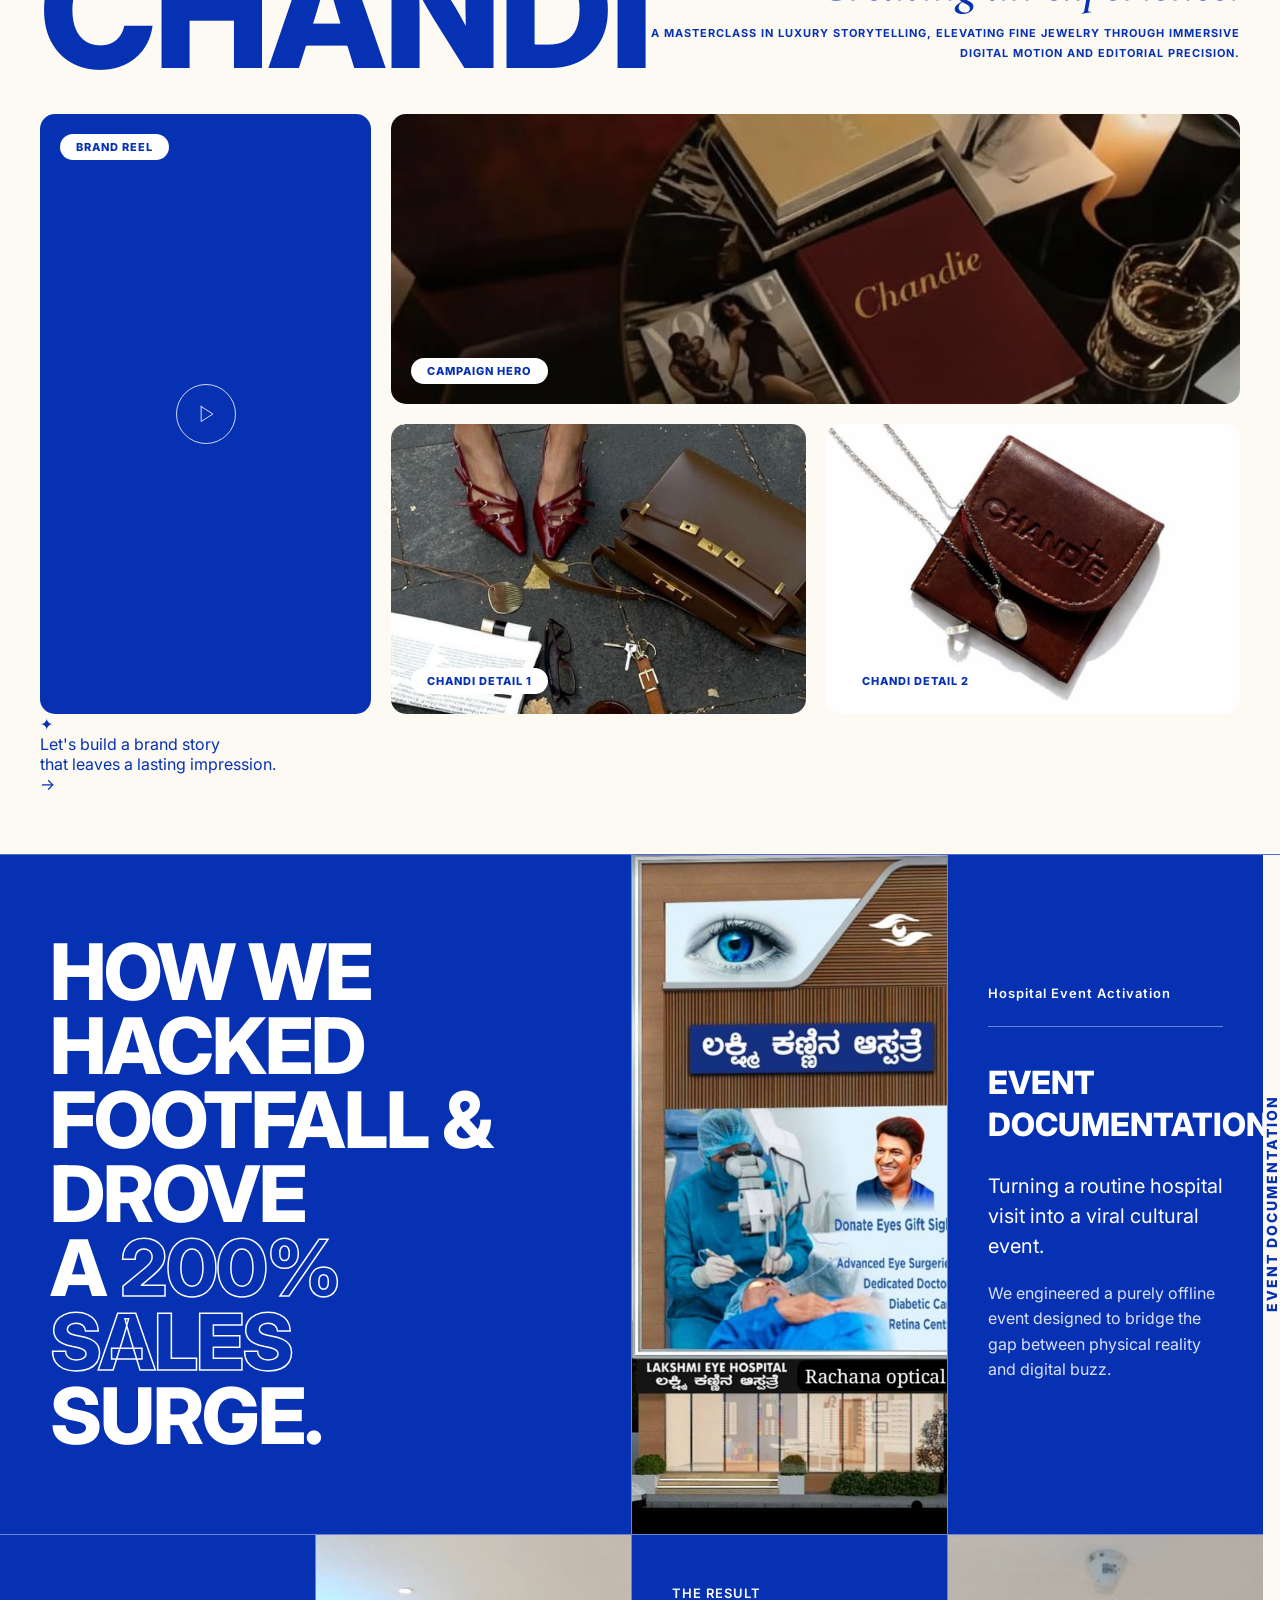
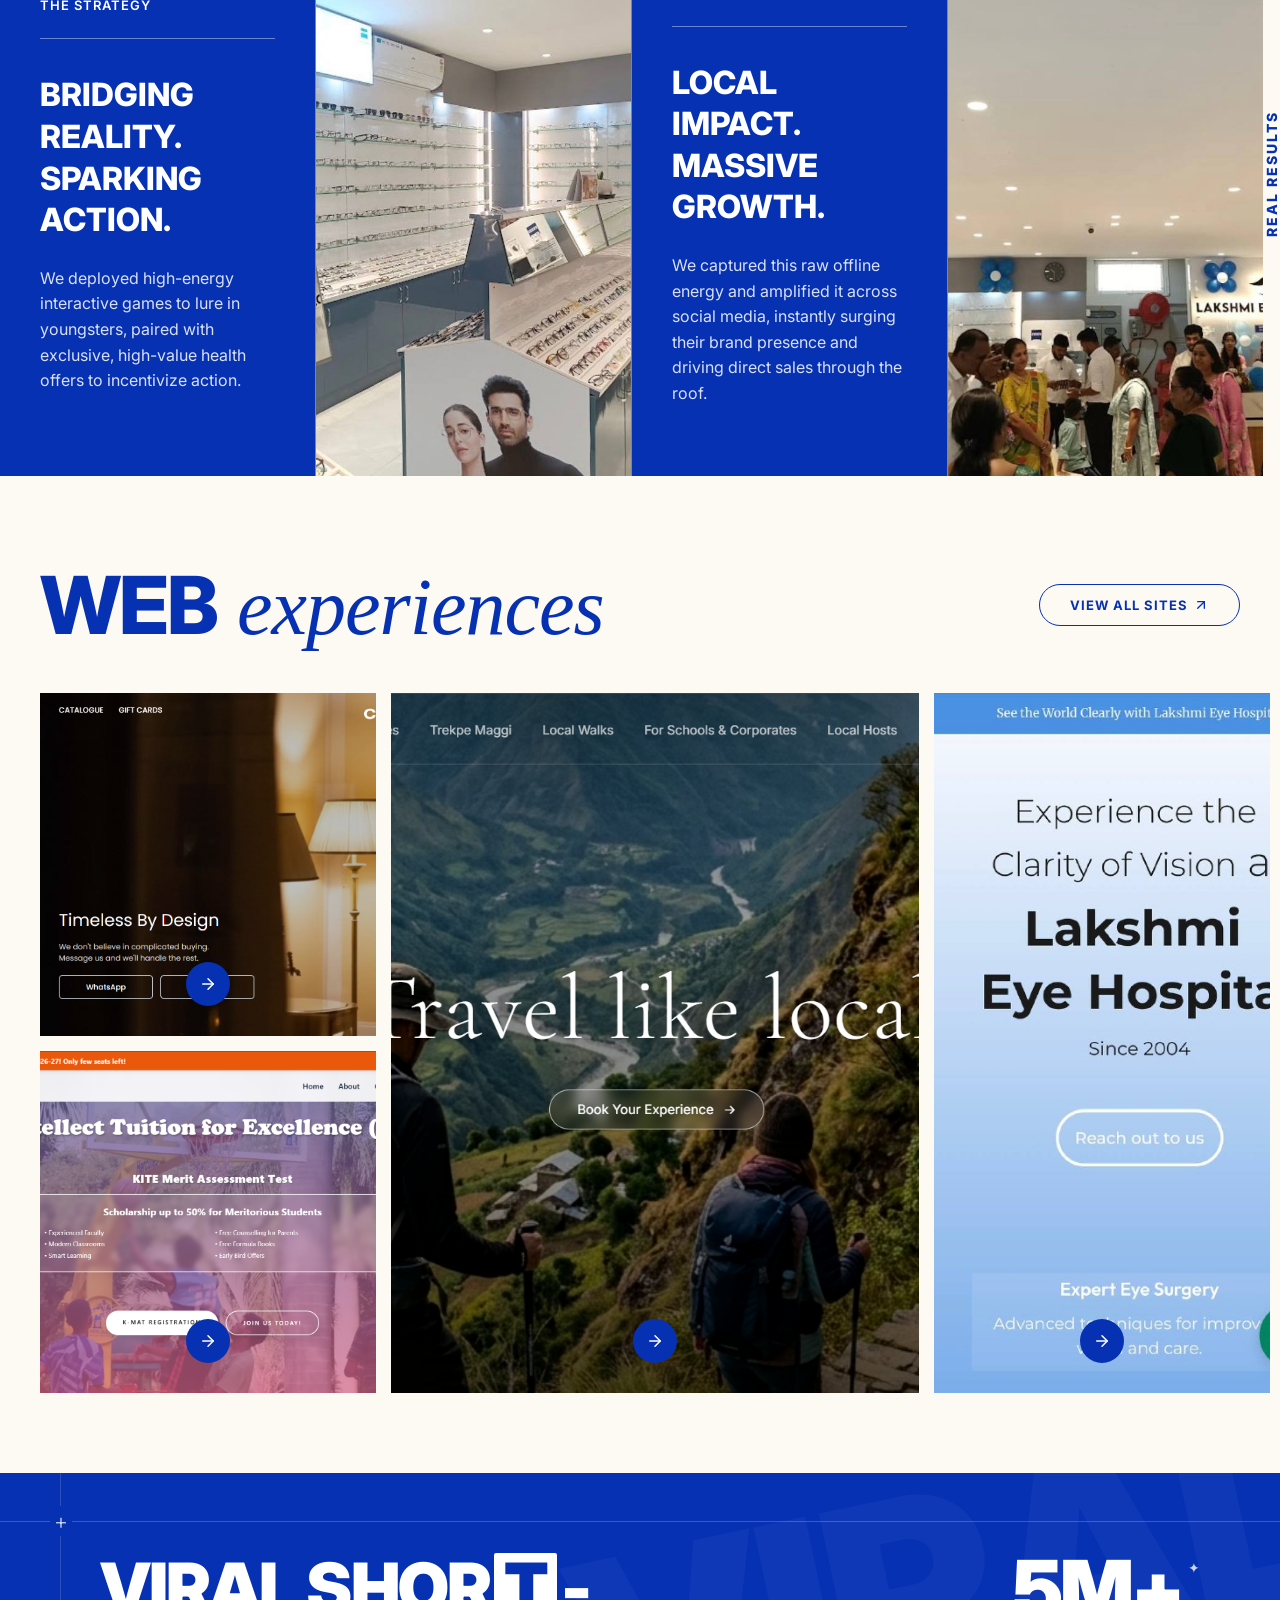
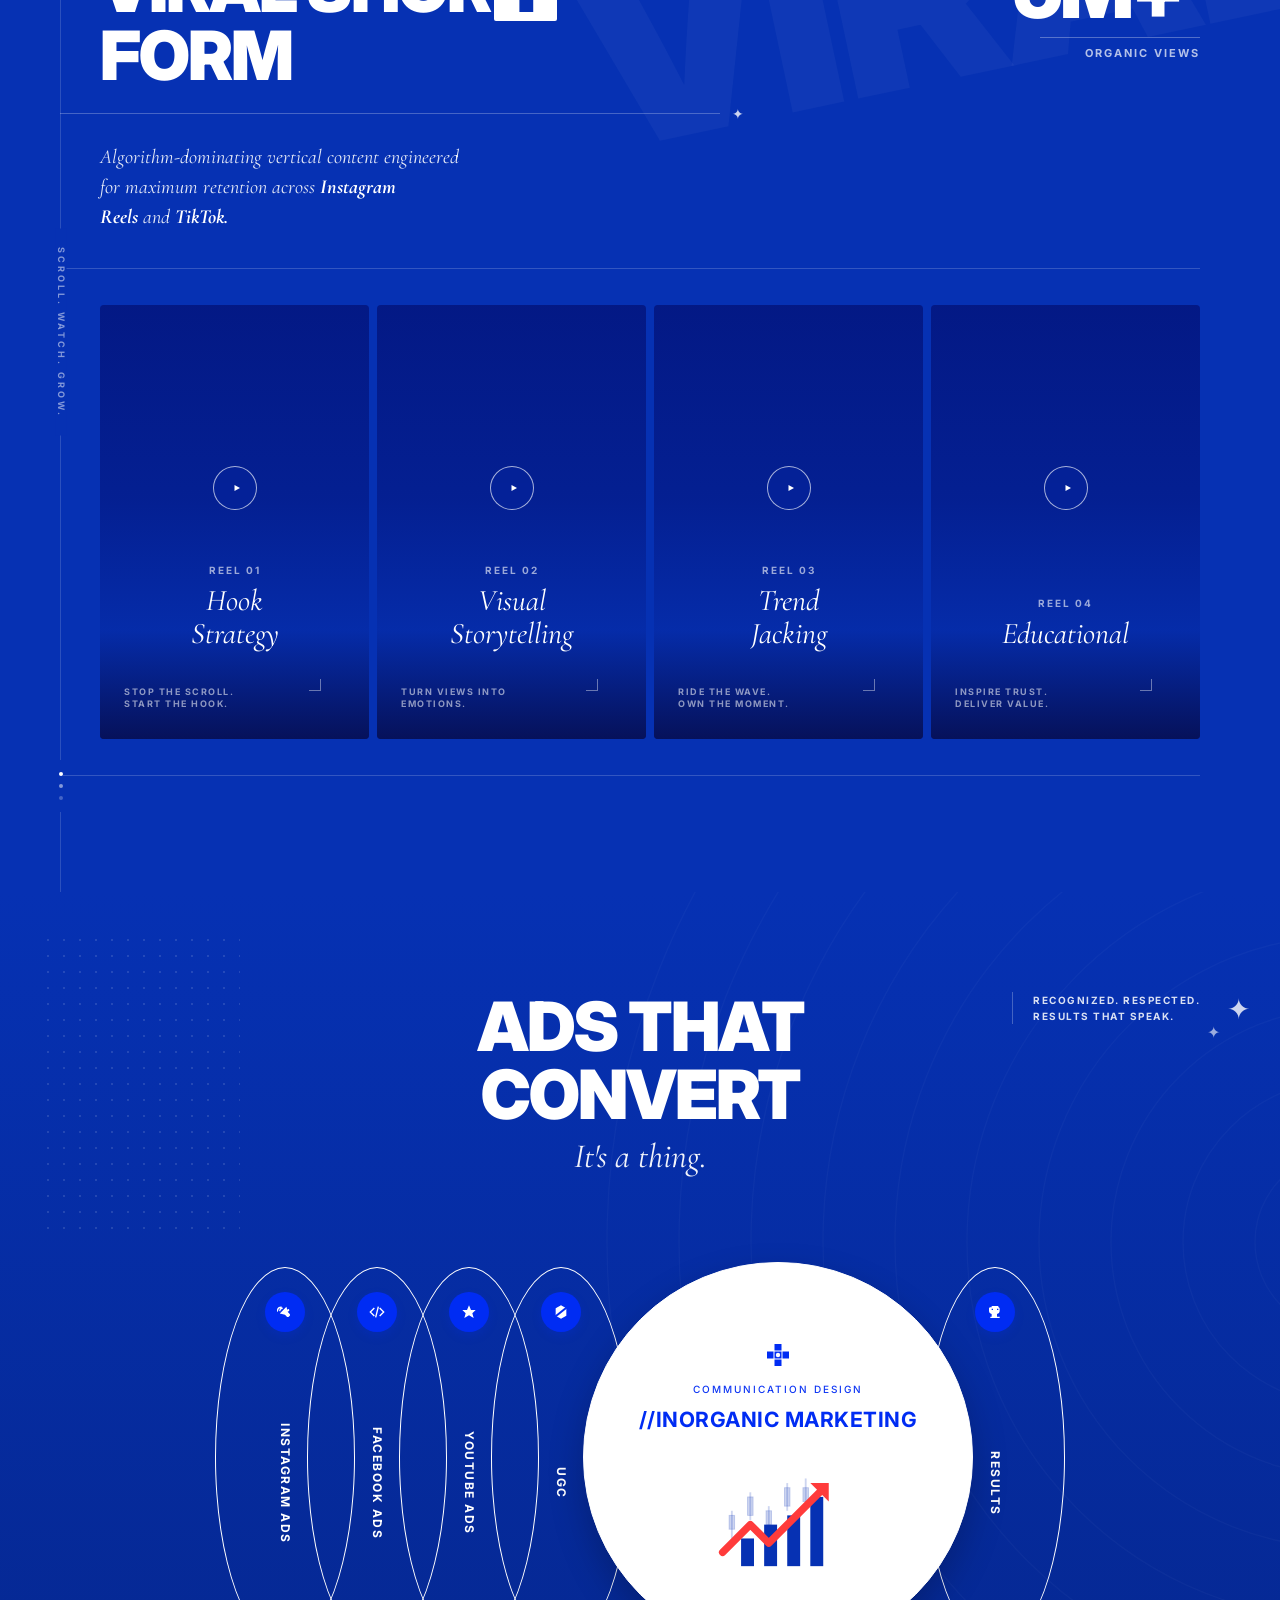
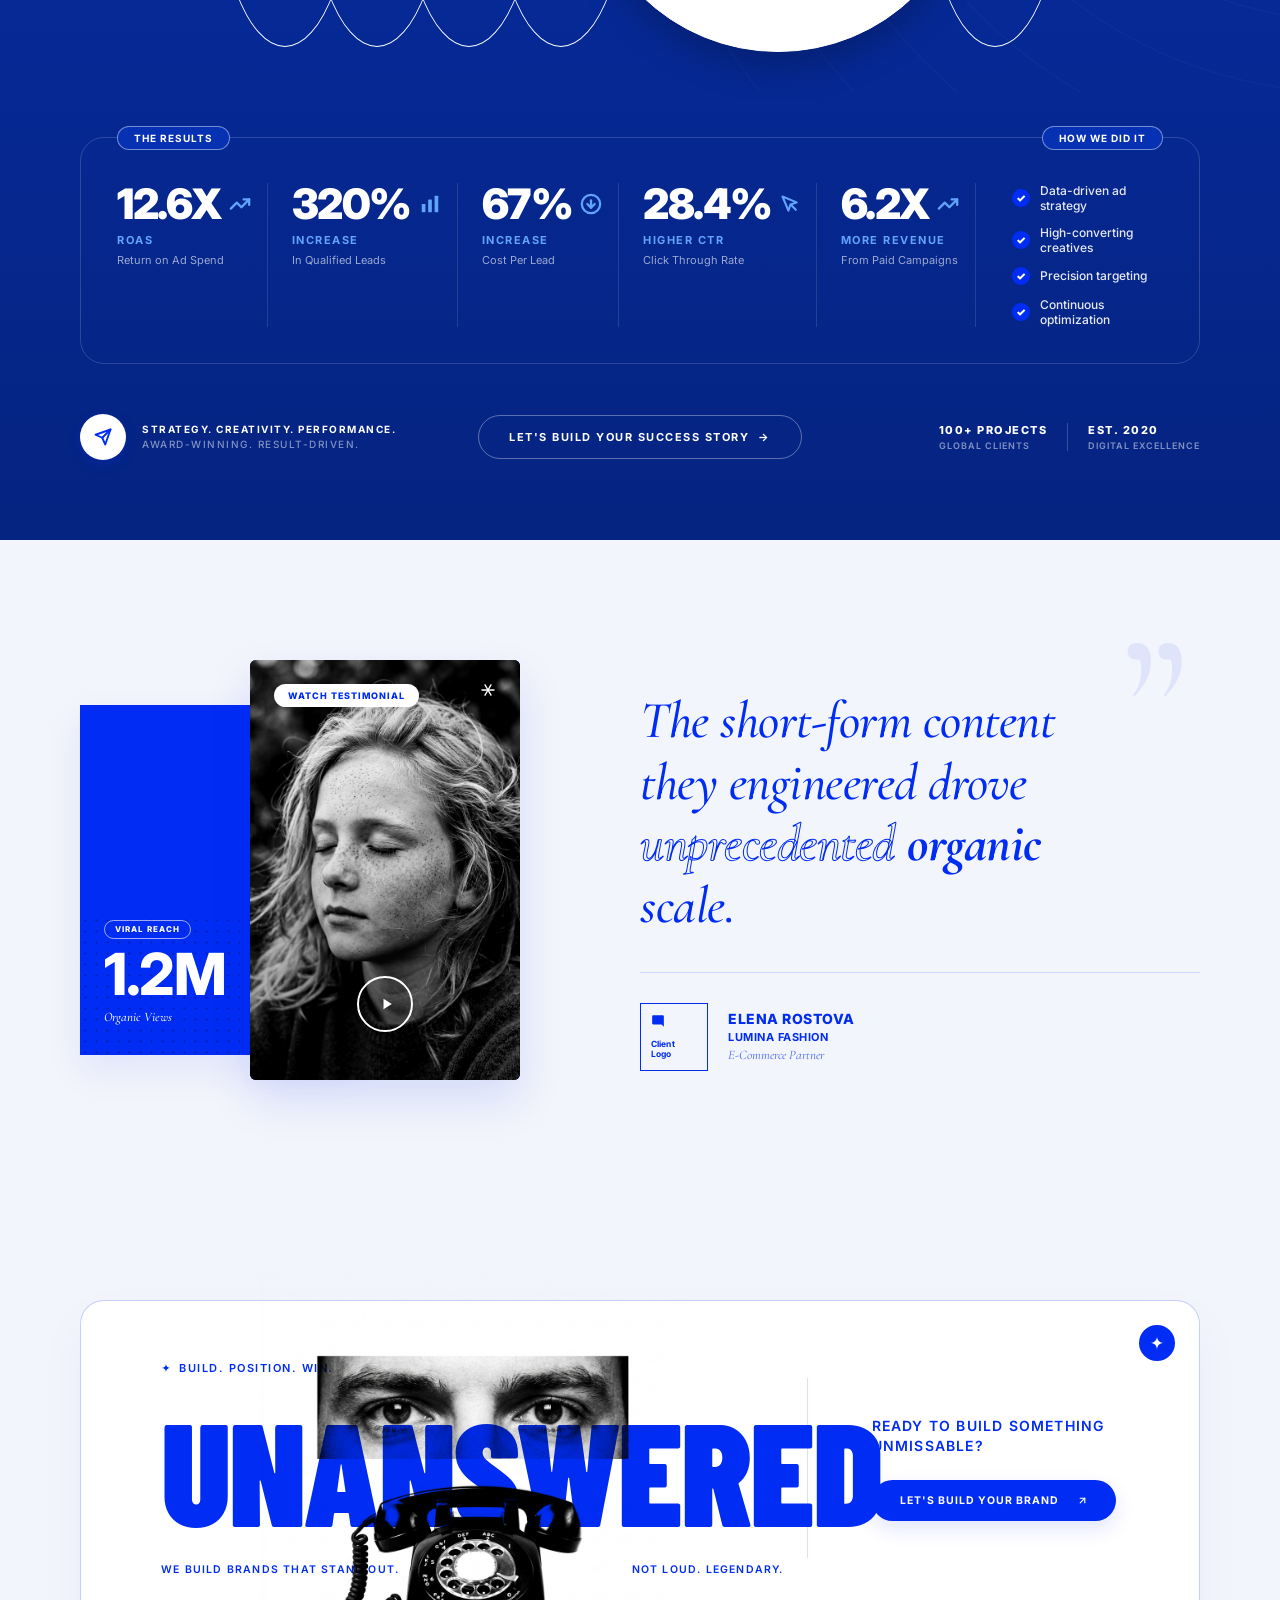
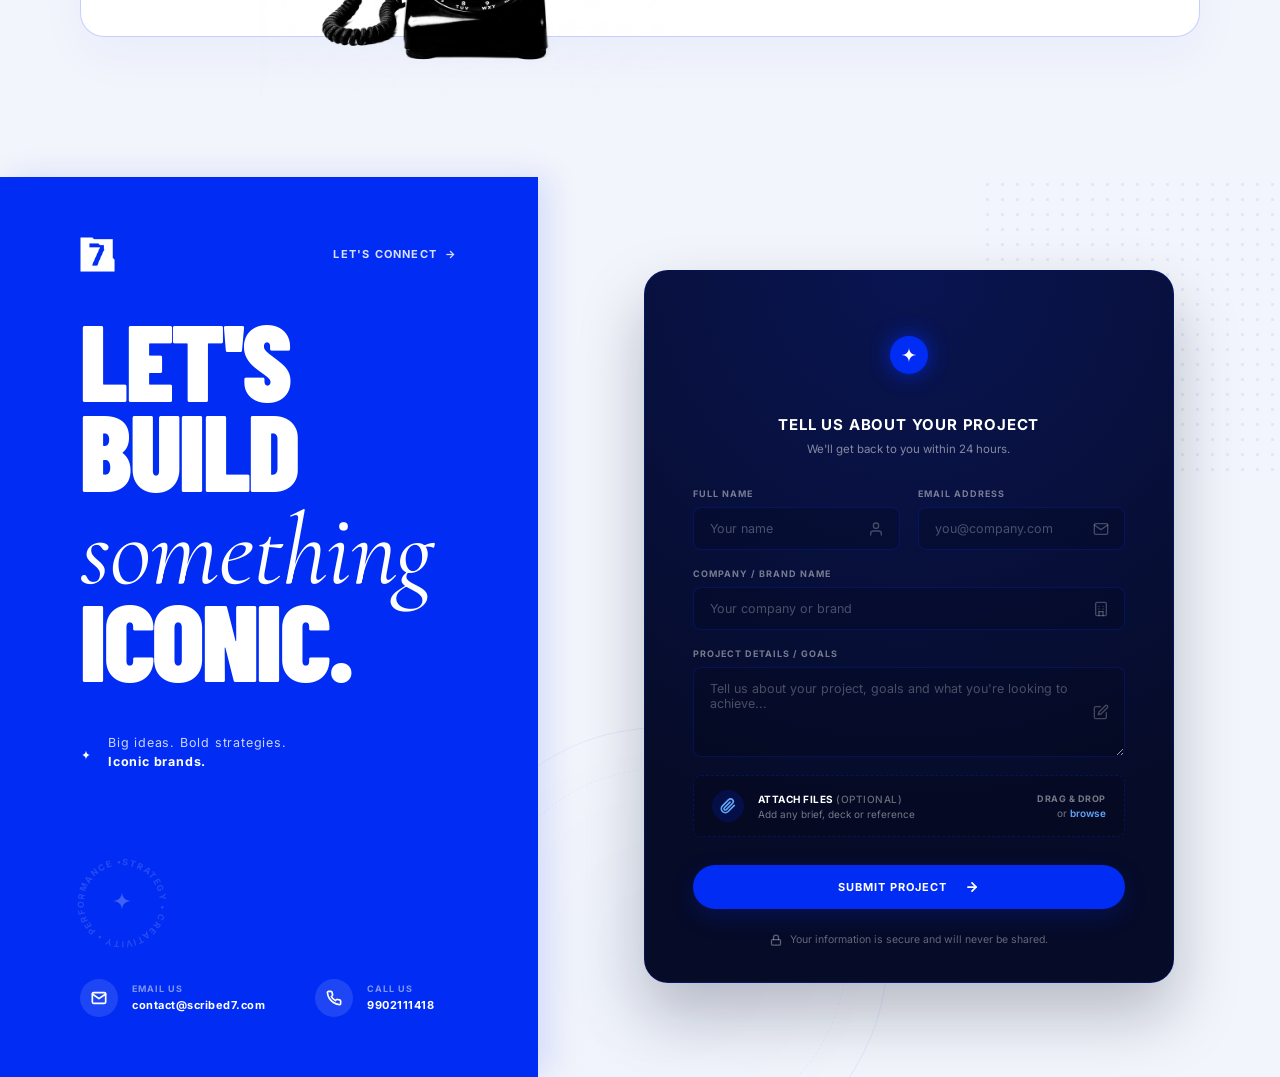
==== commit 16194794: "Update favicon to use full logo with solid background" ====
--- a/index.html
+++ b/index.html
@@ -3,8 +3,8 @@
 <head>
   <meta charset="UTF-8" />
   <meta name="viewport" content="width=device-width, initial-scale=1.0" />
-  <title>Scribed7 | Premium Digital Agency & Brand Storytelling</title>
-  <meta property="og:title" content="Scribed7 | Premium Digital Agency & Brand Storytelling" />
+  <title>Scribed7 | Where Brands Become Unforgettable</title>
+  <meta property="og:title" content="Scribed7 | Where Brands Become Unforgettable" />
   <meta property="og:site_name" content="Scribed7" />
   <meta name="description" content="Scribed7 is a premium digital agency crafting high-impact brand strategies, graphic design, social media, web experiences, and offline events that build trust and drive growth." />
   <script type="application/ld+json">
@@ -17,9 +17,9 @@
   }
   </script>
   <link rel="canonical" href="https://www.scribed7.com/" />
-  <link rel="icon" href="images/7_solid.png" type="image/png" />
-  <link rel="shortcut icon" href="images/7_solid.png" type="image/png" />
-  <link rel="apple-touch-icon" href="images/7_solid.png" />
+  <link rel="icon" href="images/logo_favicon_visible.png" type="image/png" />
+  <link rel="shortcut icon" href="images/logo_favicon_visible.png" type="image/png" />
+  <link rel="apple-touch-icon" href="images/logo_favicon_visible.png" />
   <link rel="preconnect" href="https://fonts.googleapis.com" />
   <link rel="preconnect" href="https://fonts.gstatic.com" crossorigin />
   <link href="https://fonts.googleapis.com/css2?family=Barlow+Condensed:wght@800;900&family=Cormorant+Garamond:ital,wght@0,300;0,400;0,500;0,600;0,700;1,300;1,400;1,500;1,600;1,700&family=Inter:wght@300;400;500;600;700;800;900&family=Roboto+Mono:wght@700&display=swap" rel="stylesheet" />
